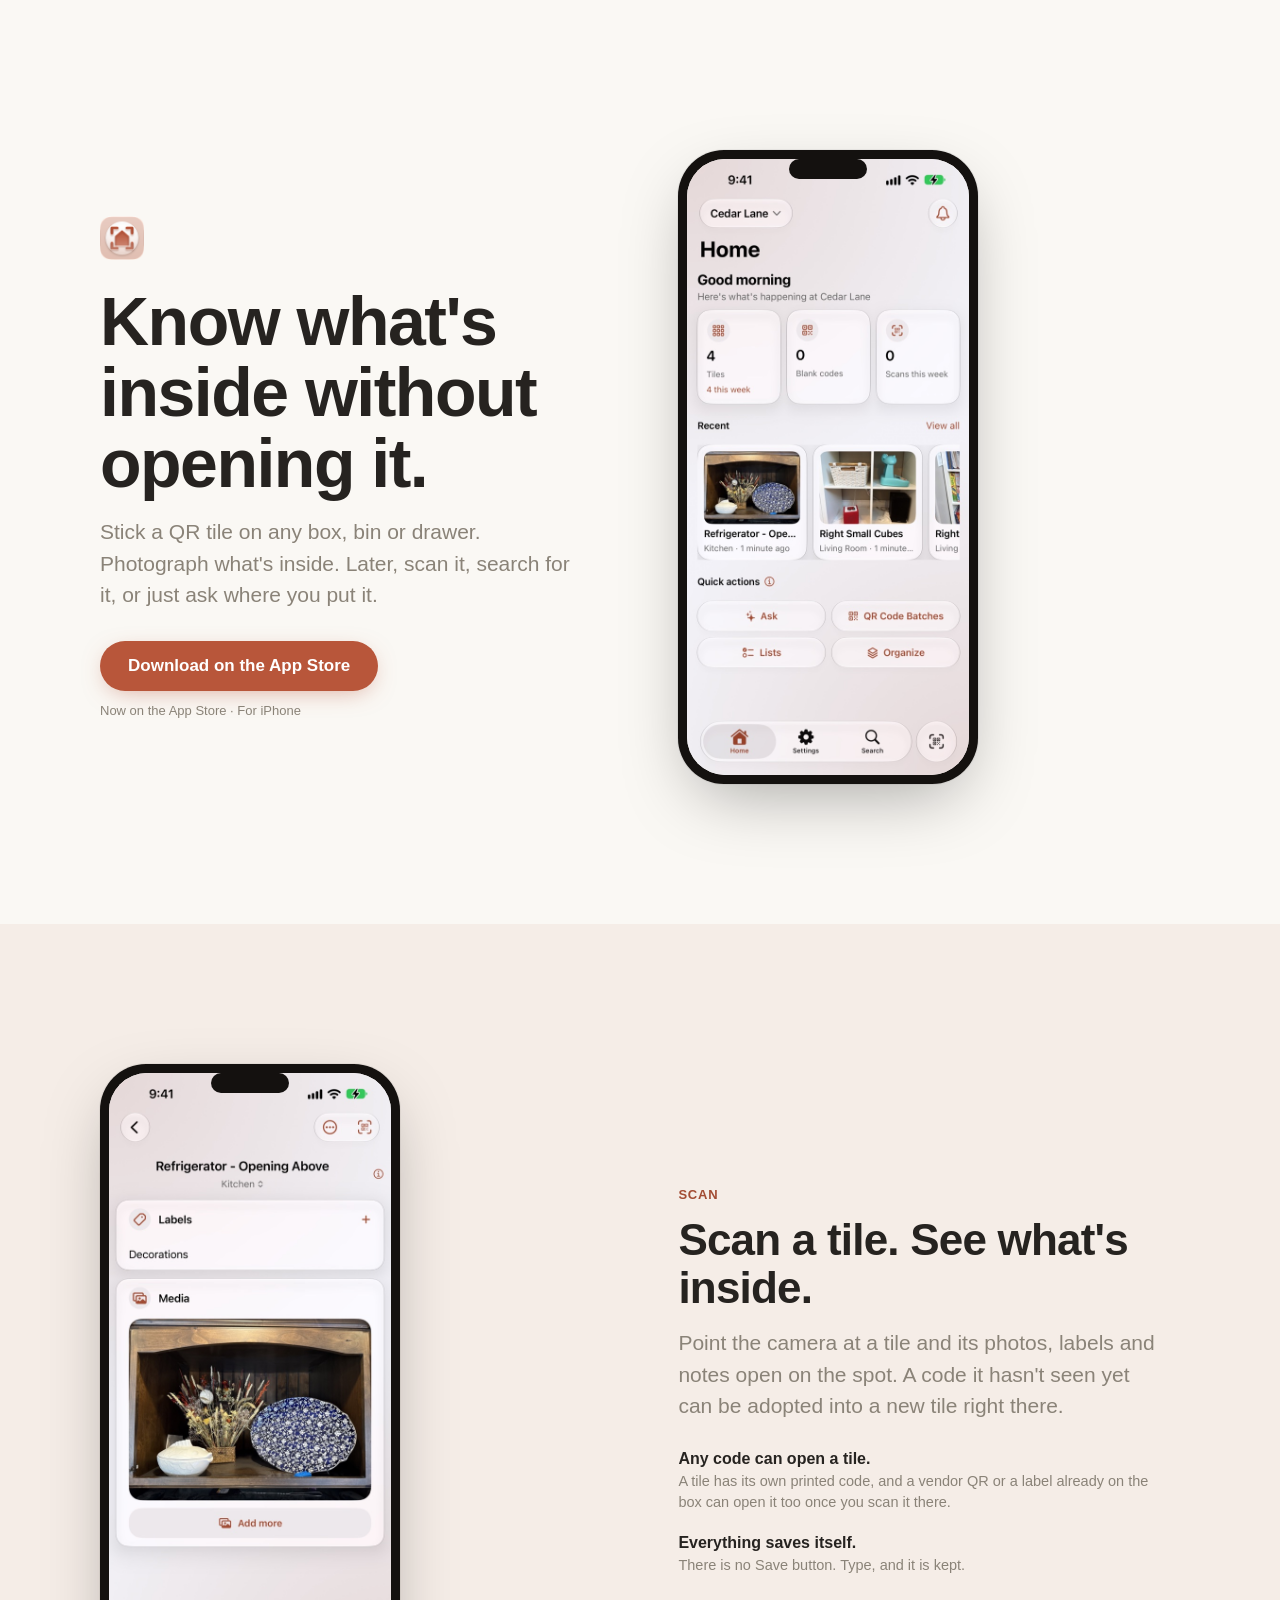
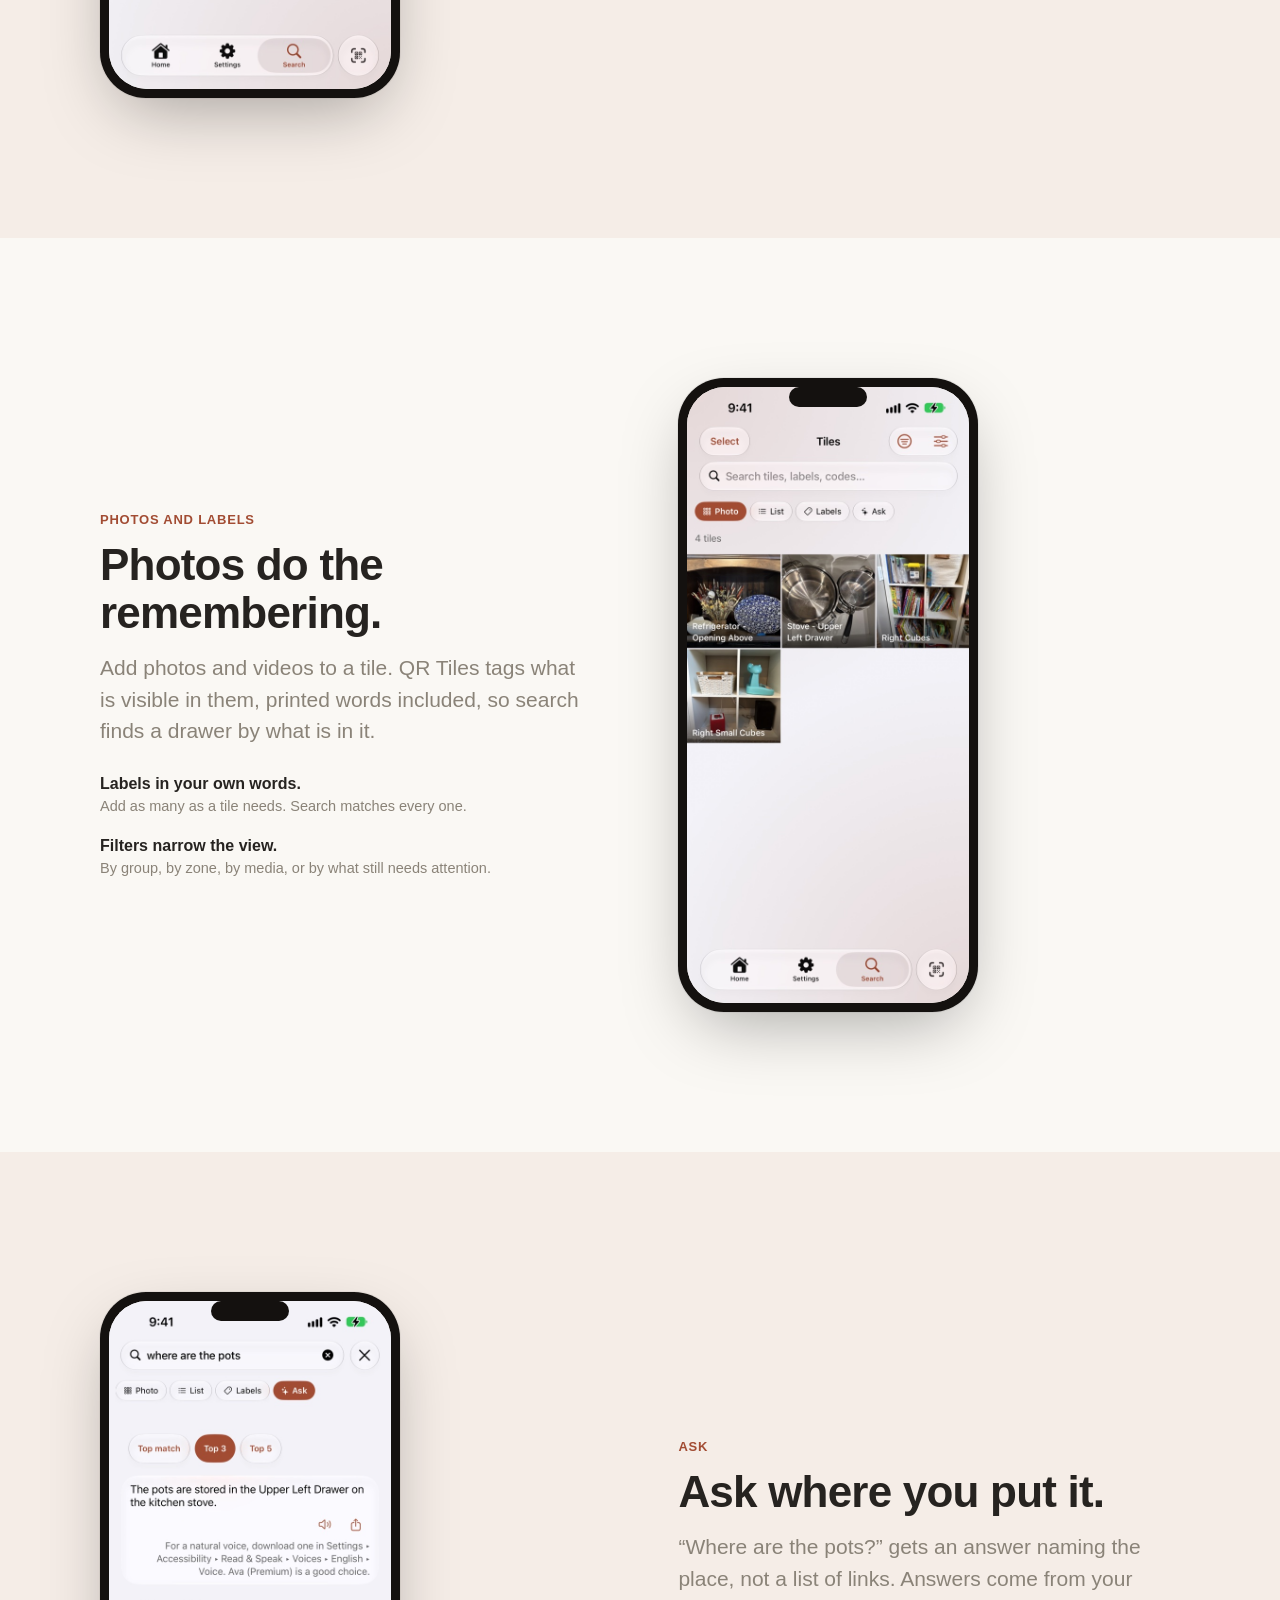
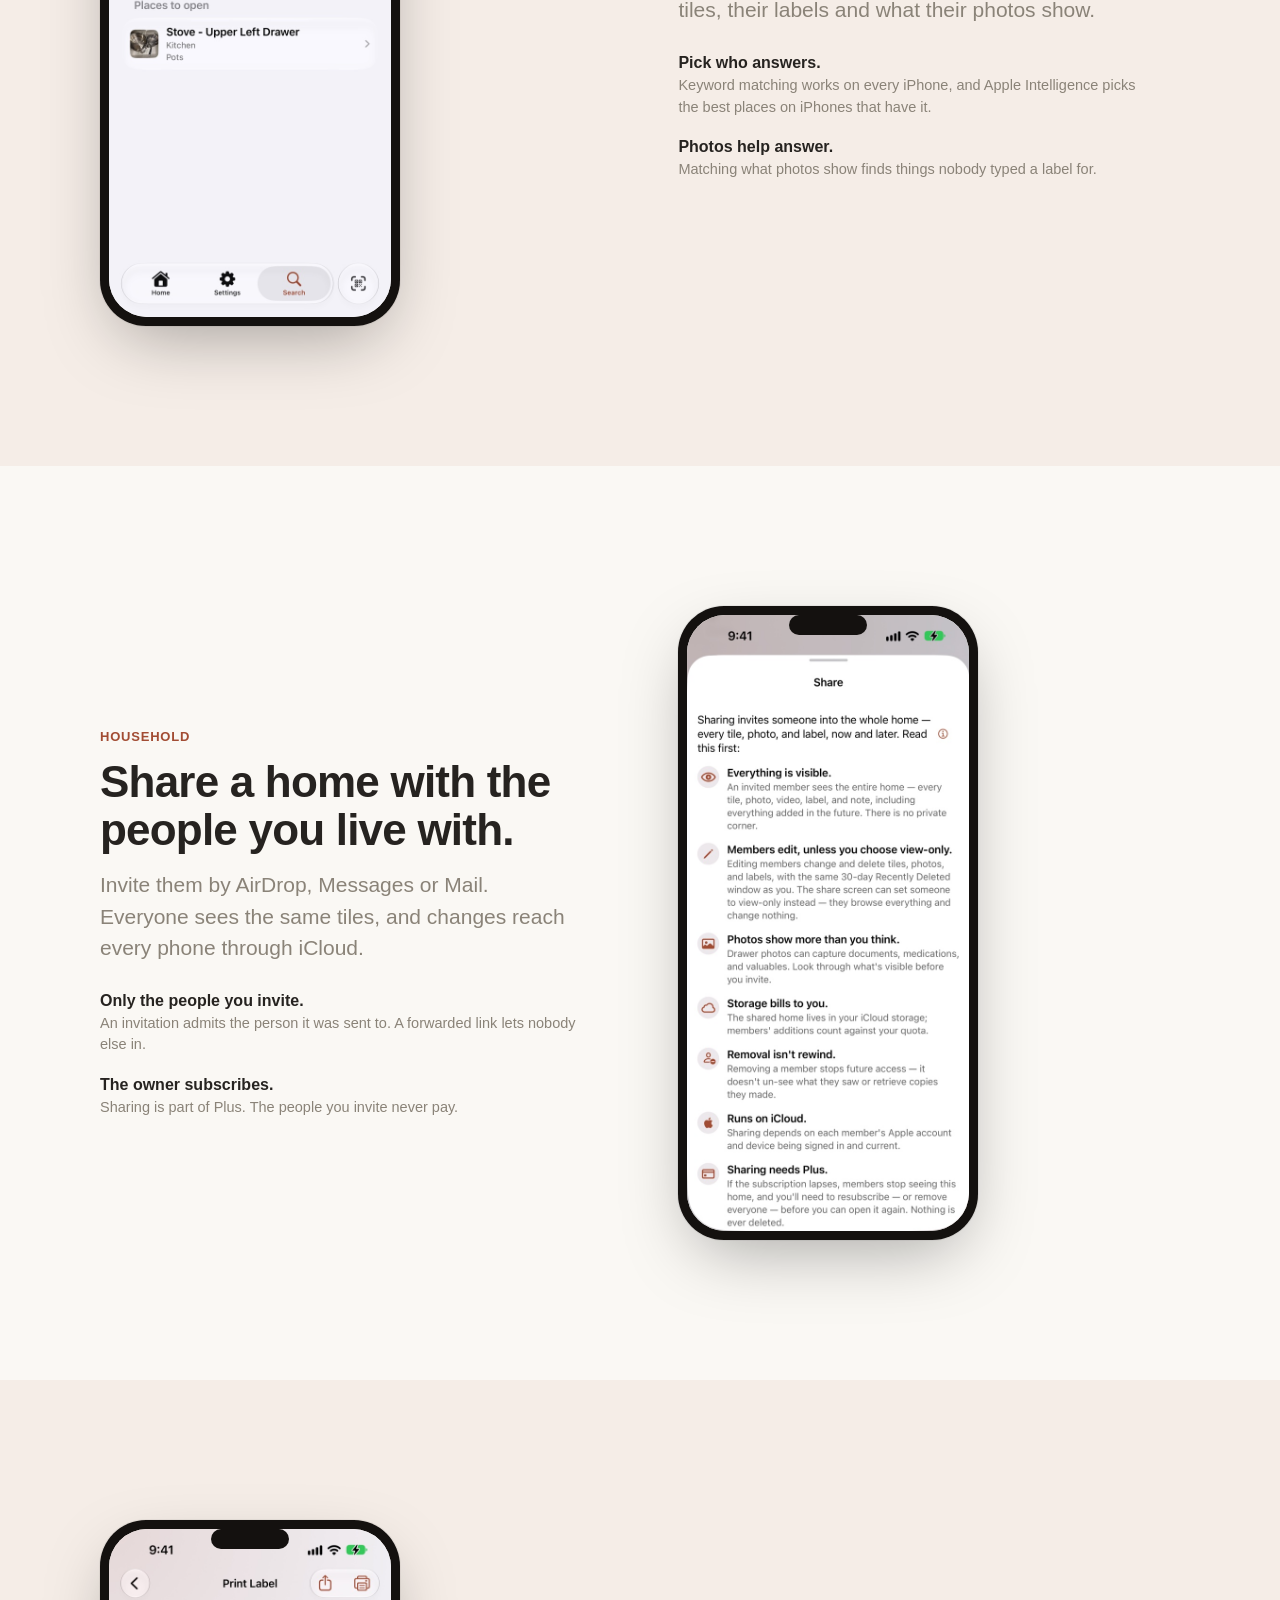
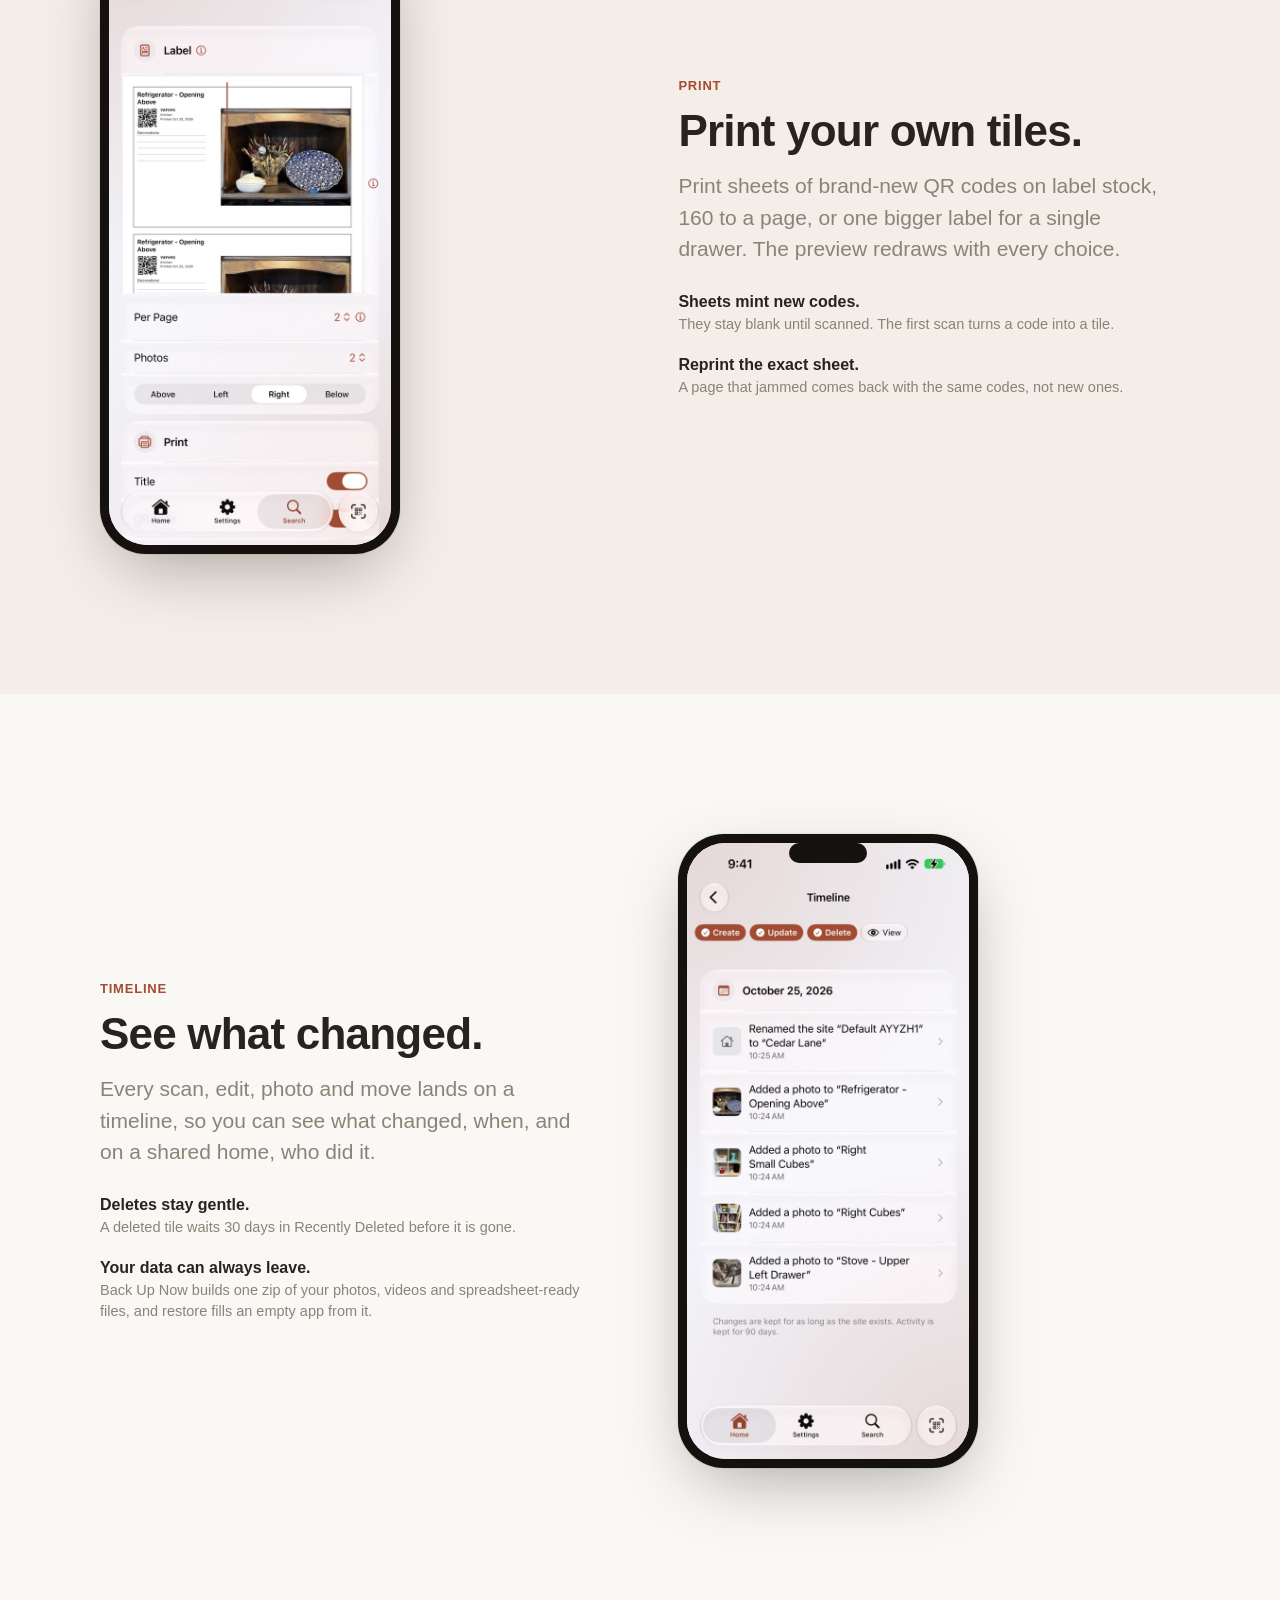
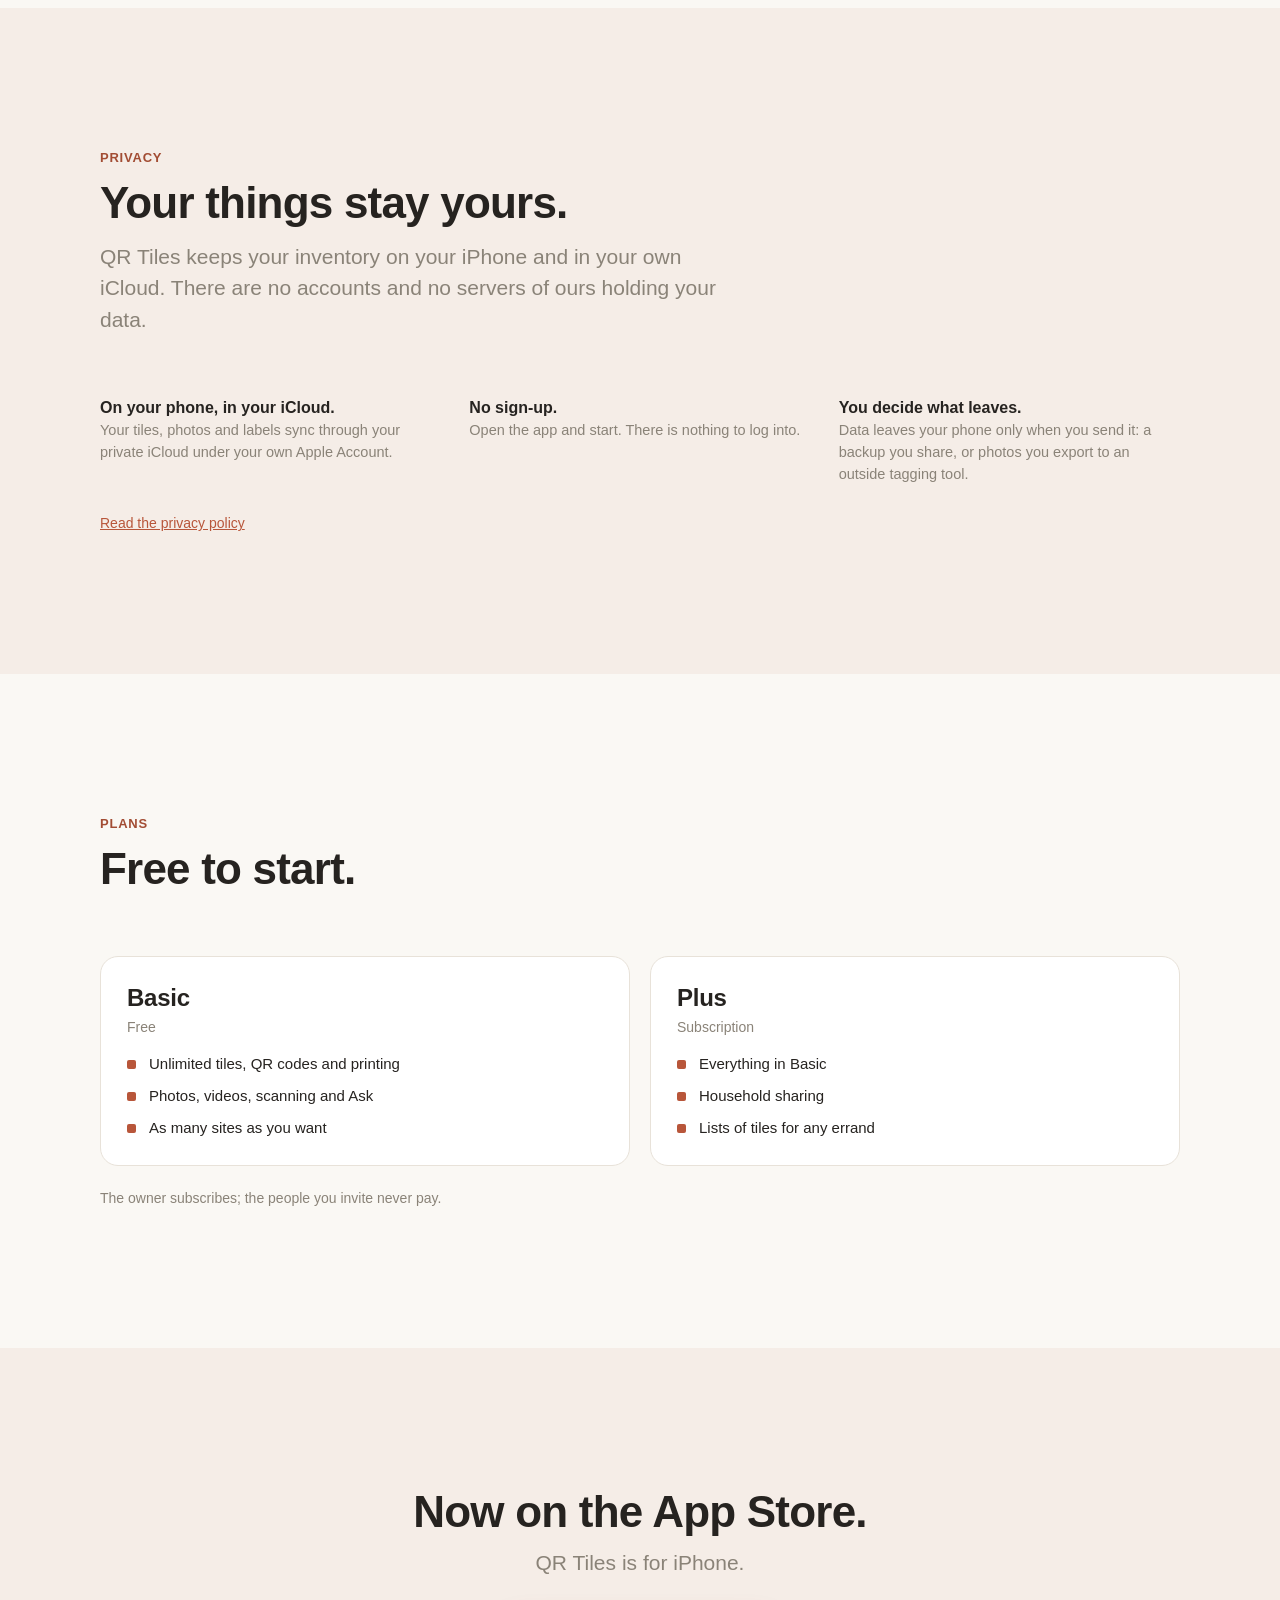
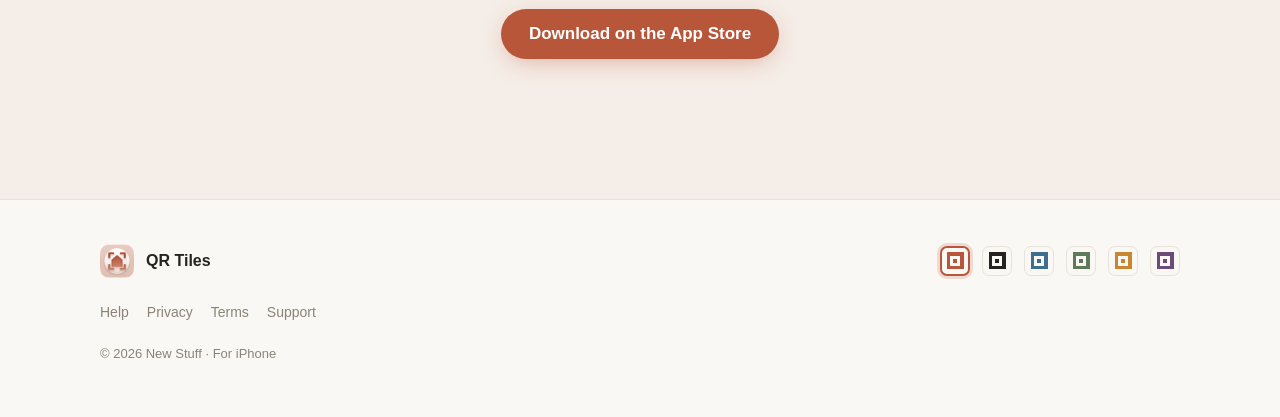
==== index.html @ 8b0c5435 "The site has a Spanish twin of every page under /es/: Home, Get, Help, Privacy, Terms and Support in" ====
<!doctype html>
<html lang="en" data-accent="clay">
<head>
<meta charset="utf-8">
<meta name="viewport" content="width=device-width, initial-scale=1">
<title>QR Tiles — know what's inside without opening it</title>
<meta name="description" content="Stick a QR tile on any box, bin or drawer, photograph what's inside, and find it later by scanning, searching or asking. For iPhone.">
<link rel="alternate" hreflang="en" href="https://newstuff.app/">
<link rel="alternate" hreflang="es" href="https://newstuff.app/es/">
<link rel="alternate" hreflang="x-default" href="https://newstuff.app/">
<link rel="icon" href="/favicon.png" type="image/png" sizes="64x64">
<link rel="apple-touch-icon" href="/apple-touch-icon.png">
<link rel="stylesheet" href="/assets/tokens.css">
<link rel="stylesheet" href="/assets/site.css">
<script>
(function () {
  var d = document.documentElement, a = null;
  try { a = localStorage.getItem("qrt-accent"); } catch (e) {}
  if (a) { d.dataset.accent = a; }
})();
</script>
</head>
<body>
<a class="skip-link" href="#main">Skip to content</a>

<header class="hdr">
  <a class="hdr-brand" href="/">
    <picture class="mark-pic" aria-hidden="true"><source srcset="/assets/app-icon-dark.png" media="(prefers-color-scheme: dark)"><img class="mark mark-sm" src="/assets/app-icon.png" alt="" width="34" height="34"></picture>
    QR Tiles
  </a>
  <span class="spacer"></span>
  <a class="hdr-lang" href="/es/" lang="es" hreflang="es" data-lang="es">Español</a>
  <div class="hdr-pick">
    <button class="hdr-dot" aria-label="Change color" aria-expanded="false"><span class="d"></span></button>
    <div class="hdr-pop">
      <div class="sw-row sw-sm">
        <button class="sw" data-c="clay" aria-label="Clay" aria-pressed="false"><span class="sw-o"><span class="sw-m"><span class="sw-i"></span></span></span></button>
        <button class="sw" data-c="ink" aria-label="Ink" aria-pressed="false"><span class="sw-o"><span class="sw-m"><span class="sw-i"></span></span></span></button>
        <button class="sw" data-c="ocean" aria-label="Ocean" aria-pressed="false"><span class="sw-o"><span class="sw-m"><span class="sw-i"></span></span></span></button>
        <button class="sw" data-c="sage" aria-label="Sage" aria-pressed="false"><span class="sw-o"><span class="sw-m"><span class="sw-i"></span></span></span></button>
        <button class="sw" data-c="honey" aria-label="Honey" aria-pressed="false"><span class="sw-o"><span class="sw-m"><span class="sw-i"></span></span></span></button>
        <button class="sw" data-c="plum" aria-label="Plum" aria-pressed="false"><span class="sw-o"><span class="sw-m"><span class="sw-i"></span></span></span></button>
      </div>
    </div>
  </div>
  <a class="hdr-cta" href="/get/">Get the app</a>
</header>

<main id="main">

<section class="sec hero">
  <div class="sec-inner duo">
    <div class="duo-copy">
      <picture class="mark-pic" aria-hidden="true"><source srcset="/assets/app-icon-dark.png" media="(prefers-color-scheme: dark)"><img class="mark" src="/assets/app-icon.png" alt="" width="44" height="44"></picture>
      <h1 class="h-display">Know what's inside without opening it.</h1>
      <p class="lede">Stick a QR tile on any box, bin or drawer. Photograph what's inside. Later, scan it, search for it, or just ask where you put it.</p>
      <p class="hero-cta"><a class="cta" href="https://apps.apple.com/us/app/qr-tiles-home-inventory/id6799444682">Download on the App Store</a><span class="cta-note">Now on the App Store · For iPhone</span></p>
    </div>
    <div class="duo-device">
      <div class="device"><div class="island" aria-hidden="true"></div><div class="screen">
        <picture><source srcset="/assets/screens/home-dark.jpg" media="(prefers-color-scheme: dark)"><img class="shot" src="/assets/screens/home-light.jpg" alt="The QR Tiles Home screen: recent tiles, counts of tiles and photos, and quick actions." width="600" height="1303"></picture>
      </div></div>
    </div>
  </div>
</section>

<section class="sec sec-alt" aria-labelledby="scan-h">
  <div class="sec-inner duo">
    <div class="duo-device">
      <div class="device"><div class="island" aria-hidden="true"></div><div class="screen">
        <picture><source srcset="/assets/screens/tile-dark.jpg" media="(prefers-color-scheme: dark)"><img class="shot" src="/assets/screens/tile-light.jpg" alt="A tile's page: its photos, its labels, and the QR code stuck on the drawer." width="600" height="1303" loading="lazy"></picture>
      </div></div>
    </div>
    <div class="duo-copy">
      <p class="kicker">Scan</p>
      <h2 class="h-sec" id="scan-h">Scan a tile. See what's inside.</h2>
      <p class="lede">Point the camera at a tile and its photos, labels and notes open on the spot. A code it hasn't seen yet can be adopted into a new tile right there.</p>
      <div class="points">
        <div class="point"><div><b>Any code can open a tile.</b><p>A tile has its own printed code, and a vendor QR or a label already on the box can open it too once you scan it there.</p></div></div>
        <div class="point"><div><b>Everything saves itself.</b><p>There is no Save button. Type, and it is kept.</p></div></div>
      </div>
    </div>
  </div>
</section>

<section class="sec" aria-labelledby="photos-h">
  <div class="sec-inner duo">
    <div class="duo-copy">
      <p class="kicker">Photos and labels</p>
      <h2 class="h-sec" id="photos-h">Photos do the remembering.</h2>
      <p class="lede">Add photos and videos to a tile. QR Tiles tags what is visible in them, printed words included, so search finds a drawer by what is in it.</p>
      <div class="points">
        <div class="point"><div><b>Labels in your own words.</b><p>Add as many as a tile needs. Search matches every one.</p></div></div>
        <div class="point"><div><b>Filters narrow the view.</b><p>By group, by zone, by media, or by what still needs attention.</p></div></div>
      </div>
    </div>
    <div class="duo-device">
      <div class="device"><div class="island" aria-hidden="true"></div><div class="screen">
        <picture><source srcset="/assets/screens/tiles-dark.jpg" media="(prefers-color-scheme: dark)"><img class="shot" src="/assets/screens/tiles-light.jpg" alt="The Tiles page: every tile with its photo, title and labels." width="600" height="1303" loading="lazy"></picture>
      </div></div>
    </div>
  </div>
</section>

<section class="sec sec-alt" aria-labelledby="ask-h">
  <div class="sec-inner duo">
    <div class="duo-device">
      <div class="device"><div class="island" aria-hidden="true"></div><div class="screen">
        <picture><source srcset="/assets/screens/ask-dark.jpg" media="(prefers-color-scheme: dark)"><img class="shot" src="/assets/screens/ask-light.jpg" alt="Ask: a question in plain words and the tiles that answer it." width="600" height="1303" loading="lazy"></picture>
      </div></div>
    </div>
    <div class="duo-copy">
      <p class="kicker">Ask</p>
      <h2 class="h-sec" id="ask-h">Ask where you put it.</h2>
      <p class="lede">“Where are the pots?” gets an answer naming the place, not a list of links. Answers come from your tiles, their labels and what their photos show.</p>
      <div class="points">
        <div class="point"><div><b>Pick who answers.</b><p>Keyword matching works on every iPhone, and Apple Intelligence picks the best places on iPhones that have it.</p></div></div>
        <div class="point"><div><b>Photos help answer.</b><p>Matching what photos show finds things nobody typed a label for.</p></div></div>
      </div>
    </div>
  </div>
</section>

<section class="sec" aria-labelledby="share-h">
  <div class="sec-inner duo">
    <div class="duo-copy">
      <p class="kicker">Household</p>
      <h2 class="h-sec" id="share-h">Share a home with the people you live with.</h2>
      <p class="lede">Invite them by AirDrop, Messages or Mail. Everyone sees the same tiles, and changes reach every phone through iCloud.</p>
      <div class="points">
        <div class="point"><div><b>Only the people you invite.</b><p>An invitation admits the person it was sent to. A forwarded link lets nobody else in.</p></div></div>
        <div class="point"><div><b>The owner subscribes.</b><p>Sharing is part of Plus. The people you invite never pay.</p></div></div>
      </div>
    </div>
    <div class="duo-device">
      <div class="device"><div class="island" aria-hidden="true"></div><div class="screen">
        <picture><source srcset="/assets/screens/sharing-dark.jpg" media="(prefers-color-scheme: dark)"><img class="shot" src="/assets/screens/sharing-light.jpg" alt="Sharing a home: what an invited member sees, and the invite button." width="600" height="1303" loading="lazy"></picture>
      </div></div>
    </div>
  </div>
</section>

<section class="sec sec-alt" aria-labelledby="print-h">
  <div class="sec-inner duo">
    <div class="duo-device">
      <div class="device"><div class="island" aria-hidden="true"></div><div class="screen">
        <picture><source srcset="/assets/screens/print-dark.jpg" media="(prefers-color-scheme: dark)"><img class="shot" src="/assets/screens/print-light.jpg" alt="A drawer label with its QR code, title and photo, previewed before printing." width="600" height="1303" loading="lazy"></picture>
      </div></div>
    </div>
    <div class="duo-copy">
      <p class="kicker">Print</p>
      <h2 class="h-sec" id="print-h">Print your own tiles.</h2>
      <p class="lede">Print sheets of brand-new QR codes on label stock, 160 to a page, or one bigger label for a single drawer. The preview redraws with every choice.</p>
      <div class="points">
        <div class="point"><div><b>Sheets mint new codes.</b><p>They stay blank until scanned. The first scan turns a code into a tile.</p></div></div>
        <div class="point"><div><b>Reprint the exact sheet.</b><p>A page that jammed comes back with the same codes, not new ones.</p></div></div>
      </div>
    </div>
  </div>
</section>

<section class="sec" aria-labelledby="timeline-h">
  <div class="sec-inner duo">
    <div class="duo-copy">
      <p class="kicker">Timeline</p>
      <h2 class="h-sec" id="timeline-h">See what changed.</h2>
      <p class="lede">Every scan, edit, photo and move lands on a timeline, so you can see what changed, when, and on a shared home, who did it.</p>
      <div class="points">
        <div class="point"><div><b>Deletes stay gentle.</b><p>A deleted tile waits 30 days in Recently Deleted before it is gone.</p></div></div>
        <div class="point"><div><b>Your data can always leave.</b><p>Back Up Now builds one zip of your photos, videos and spreadsheet-ready files, and restore fills an empty app from it.</p></div></div>
      </div>
    </div>
    <div class="duo-device">
      <div class="device"><div class="island" aria-hidden="true"></div><div class="screen">
        <picture><source srcset="/assets/screens/timeline-dark.jpg" media="(prefers-color-scheme: dark)"><img class="shot" src="/assets/screens/timeline-light.jpg" alt="The Timeline: recent scans, edits and photos, newest first." width="600" height="1303" loading="lazy"></picture>
      </div></div>
    </div>
  </div>
</section>

<section class="sec sec-alt" aria-labelledby="privacy-h">
  <div class="sec-inner">
    <div class="sec-head">
      <p class="kicker">Privacy</p>
      <h2 class="h-sec" id="privacy-h">Your things stay yours.</h2>
      <p class="lede">QR Tiles keeps your inventory on your iPhone and in your own iCloud. There are no accounts and no servers of ours holding your data.</p>
    </div>
    <div class="points privacy-points">
      <div class="point"><div><b>On your phone, in your iCloud.</b><p>Your tiles, photos and labels sync through your private iCloud under your own Apple Account.</p></div></div>
      <div class="point"><div><b>No sign-up.</b><p>Open the app and start. There is nothing to log into.</p></div></div>
      <div class="point"><div><b>You decide what leaves.</b><p>Data leaves your phone only when you send it: a backup you share, or photos you export to an outside tagging tool.</p></div></div>
    </div>
    <p class="meta privacy-more"><a href="/privacy/">Read the privacy policy</a></p>
  </div>
</section>

<section class="sec" aria-labelledby="plans-h">
  <div class="sec-inner">
    <div class="sec-head">
      <p class="kicker">Plans</p>
      <h2 class="h-sec" id="plans-h">Free to start.</h2>
    </div>
    <div class="plans">
      <div class="plan">
        <h3 class="h-sub">Basic</h3>
        <p class="meta">Free</p>
        <ul>
          <li>Unlimited tiles, QR codes and printing</li>
          <li>Photos, videos, scanning and Ask</li>
          <li>As many sites as you want</li>
        </ul>
      </div>
      <div class="plan">
        <h3 class="h-sub">Plus</h3>
        <p class="meta">Subscription</p>
        <ul>
          <li>Everything in Basic</li>
          <li>Household sharing</li>
          <li>Lists of tiles for any errand</li>
        </ul>
      </div>
    </div>
    <p class="meta plans-note">The owner subscribes; the people you invite never pay.</p>
  </div>
</section>

<section class="sec sec-alt closing">
  <div class="sec-inner">
    <h2 class="h-sec">Now on the App Store.</h2>
    <p class="lede">QR Tiles is for iPhone.</p>
    <p class="hero-cta"><a class="cta" href="https://apps.apple.com/us/app/qr-tiles-home-inventory/id6799444682">Download on the App Store</a></p>
  </div>
</section>

</main>

<footer class="foot">
  <div class="foot-inner">
    <div class="foot-top">
      <picture class="mark-pic" aria-hidden="true"><source srcset="/assets/app-icon-dark.png" media="(prefers-color-scheme: dark)"><img class="mark mark-sm" src="/assets/app-icon.png" alt="" width="34" height="34"></picture>
      <span class="foot-name">QR Tiles</span>
      <div class="sw-row sw-sm" role="group" aria-label="Site color">
        <button class="sw" data-c="clay" aria-label="Clay" aria-pressed="false"><span class="sw-o"><span class="sw-m"><span class="sw-i"></span></span></span></button>
        <button class="sw" data-c="ink" aria-label="Ink" aria-pressed="false"><span class="sw-o"><span class="sw-m"><span class="sw-i"></span></span></span></button>
        <button class="sw" data-c="ocean" aria-label="Ocean" aria-pressed="false"><span class="sw-o"><span class="sw-m"><span class="sw-i"></span></span></span></button>
        <button class="sw" data-c="sage" aria-label="Sage" aria-pressed="false"><span class="sw-o"><span class="sw-m"><span class="sw-i"></span></span></span></button>
        <button class="sw" data-c="honey" aria-label="Honey" aria-pressed="false"><span class="sw-o"><span class="sw-m"><span class="sw-i"></span></span></span></button>
        <button class="sw" data-c="plum" aria-label="Plum" aria-pressed="false"><span class="sw-o"><span class="sw-m"><span class="sw-i"></span></span></span></button>
      </div>
    </div>
    <nav class="foot-links" aria-label="Site">
      <a href="/help/">Help</a>
      <a href="/privacy/">Privacy</a>
      <a href="/terms/">Terms</a>
      <a href="/support/">Support</a>
    </nav>
    <p class="foot-fine">© 2026 New Stuff · For iPhone</p>
  </div>
</footer>

<script src="/assets/site.js"></script>
</body>
</html>
---- assets/tokens.css ----
/* QR Tiles — design tokens. Mirrors the app icon's palette; see the accent note below. */

:root {
  /* light-dark() below resolves against this, so a subtree that forces
     color-scheme: light or dark gets that scheme's tokens, not the page's. */
  color-scheme: light dark;

  /* surfaces + ink — light value first, dark second */
  --paper: light-dark(#FAF8F4, #211E1B);
  --card: light-dark(#FFFFFF, #2A2622);
  --ink: light-dark(#262320, #E8E4DF);
  --dim: light-dark(#8A8378, #9A9288);
  --rule: light-dark(#E8E2D9, #3A342E);
  --rule-strong: light-dark(#DFD9CF, #453E36);
  --cell: light-dark(#EEEBE5, #332E29);
  --bezel: light-dark(#14110F, #000000);

  /* accent — the visitor's pick drives the whole site, like the app.

     These are the ICON's colours. The app derives its accent by darkening the
     icon tile to 88% (clay's tile #B8563A is the app accent #A24C33), and the
     icon artwork stays as drawn so the home-screen icon stays stable.

     The two answer to different bars: an accent tints buttons, toggles and
     glyphs, so it owes WCAG's 3:1 for UI components; an icon is artwork on a
     home screen and owes nothing (honey's tile measures 2.71:1, under the bar
     an accent owes). Mirror the icon values here and never "sync" this file to
     the app's accent in either direction. */
  --accent: light-dark(#B8563A, #CC6B47);
  --accent-ink: light-dark(#A24C33, #D27D5D);
  --accent-ink-surface: light-dark(#B45439, #D07756);
  --accent-ink-surface-lg: light-dark(#B8563A, #CC6B47);
  --on-accent: #FFFFFF;
  --wash: color-mix(in srgb, var(--accent) 7%, var(--paper));
  --wash-deep: color-mix(in srgb, var(--accent) 14%, var(--paper));
}

/* The six app-icon accents. Tapping a swatch sets data-accent on <html>.
   Only ink and honey need a different --on-accent in dark. */
[data-accent="clay"]  { --accent: light-dark(#B8563A, #CC6B47); --on-accent: #FFFFFF; }
[data-accent="ink"]   { --accent: light-dark(#262320, #E8E4DF); --on-accent: light-dark(#FFFFFF, #211E1B); }
[data-accent="ocean"] { --accent: light-dark(#3E6E8E, #5E8FAF); --on-accent: #FFFFFF; }
[data-accent="sage"]  { --accent: light-dark(#5F7A5A, #7E9A78); --on-accent: #FFFFFF; }
[data-accent="honey"] { --accent: light-dark(#C9862D, #D9A04A); --on-accent: light-dark(#FFFFFF, #211E1B); }
[data-accent="plum"]  { --accent: light-dark(#6E4A78, #8E6A98); --on-accent: #FFFFFF; }

/* The accent as TEXT, derived — not chosen. The hero pill's glyph keeps
   --accent; its word takes this, because --accent on --wash-deep clears WCAG's
   4.5:1 for text in only four of the twelve accent/appearance pairings, and
   clay in light — the default, and the first thing a visitor sees — is 3.74.

   This is the app's Theme.swift textInk(from:on:towardBlack:) ported, not its
   answers copied. If the accent already clears 4.5:1 on its ground it is used
   unchanged; otherwise it steps 2% at a time toward black in light and toward
   white in dark — both poles neutral, so hue and saturation hold and only
   value moves — and stops at the FIRST value that clears.

   The ground is this site's own --wash-deep, which is paler than the app's, so
   the answers are the site's own: eight rows move where the app's two do, and
   honey in light steps to 0.70 where the app stops at 0.80. Every value below
   is that function's output over hexes already in this file. Nothing here is
   picked by eye, and re-deriving is the only way to change one.
     clay  #A24C33 4.57 · #D27D5D 4.52    ink   #262320 11.22 · #E8E4DF 8.96
     ocean #3C6A88 4.56 · #6E9AB7 4.56    sage  #546B4F  4.66 · #839E7D 4.59
     honey #8D5E1F 4.62 · #D9A04A  5.56   plum  #6E4A78  5.53 · #A588AD 4.56 */
[data-accent="clay"]  { --accent-ink: light-dark(#A24C33, #D27D5D); }
[data-accent="ink"]   { --accent-ink: light-dark(#262320, #E8E4DF); }
[data-accent="ocean"] { --accent-ink: light-dark(#3C6A88, #6E9AB7); }
[data-accent="sage"]  { --accent-ink: light-dark(#546B4F, #839E7D); }
[data-accent="honey"] { --accent-ink: light-dark(#8D5E1F, #D9A04A); }
[data-accent="plum"]  { --accent-ink: light-dark(#6E4A78, #A588AD); }

/* Accent text that sits directly on --paper or --card — the hero pill's own
   ground is --wash-deep and --accent-ink already answers for it, but body and
   mockup text laid straight on a surface is a harder case --accent-ink was
   never solved for: on --paper alone it spans 5.17-14.73, over-corrected by
   as much as four times the bar it needs to clear.

   Bound the way Theme.swift binds a family to an appearance (:350-358): the
   HARDER of the two surfaces carries the derivation, and the easier one is
   then checked rather than assumed. In light that is --paper, darker than
   --card; in dark it is --card, lighter than --paper. Same textInk port as
   --accent-ink — 2% steps toward black in light, toward white in dark, first
   value that clears 4.5:1 — run against the binding ground and confirmed
   against the other ground in every cell below. Six of twelve move; the rest
   are the accent itself, untouched. Numbers are ratio-on-paper / ratio-on-card
   for light, ratio-on-card / ratio-on-paper for dark:
     clay  #B45439 4.64/4.92 · #D07756 4.61/5.10    ink   #262320 14.73/15.63 · #E8E4DF 11.86/13.11
     ocean #3E6E8E  5.17/5.49 · #6493B2 4.55/5.02    sage  #5D7858  4.61/4.89 · #7E9A78 4.85/5.36
     honey #996622  4.63/4.91 · #D9A04A 6.49/7.17    plum  #6E4A78  6.79/7.21 · #A285AB 4.63/5.12
   Nothing here is picked by eye, and re-deriving is the only way to change one. */
[data-accent="clay"]  { --accent-ink-surface: light-dark(#B45439, #D07756); }
[data-accent="ink"]   { --accent-ink-surface: light-dark(#262320, #E8E4DF); }
[data-accent="ocean"] { --accent-ink-surface: light-dark(#3E6E8E, #6493B2); }
[data-accent="sage"]  { --accent-ink-surface: light-dark(#5D7858, #7E9A78); }
[data-accent="honey"] { --accent-ink-surface: light-dark(#996622, #D9A04A); }
[data-accent="plum"]  { --accent-ink-surface: light-dark(#6E4A78, #A285AB); }

/* The same family, at the bar large display type actually answers to. The
   hero's .em-accent is 68px/700 — WCAG's large-text threshold is 24px/700 (or
   18.66px/400) — so 1.4.3 asks 3:1 of it, not 4.5:1. Solved exactly like
   --accent-ink-surface above, same binding surfaces, same port, only the bar
   changes — which means only the cell that bar actually fails moves:
     clay  #B8563A 4.47/4.74 · #CC6B47 4.12/4.55    ink   #262320 14.73/15.63 · #E8E4DF 11.86/13.11
     ocean #3E6E8E  5.17/5.49 · #5E8FAF 4.31/4.76    sage  #5F7A5A  4.48/4.75 · #7E9A78 4.85/5.36
     honey #C1812B  3.07/3.26 · #D9A04A 6.49/7.17    plum  #6E4A78  6.79/7.21 · #8E6A98 3.34/3.68
   Eleven of twelve are the accent, unchanged — honey in light is the one cell
   the 3:1 bar actually forces, #C9862D to #C1812B, a 4% step. */
[data-accent="clay"]  { --accent-ink-surface-lg: light-dark(#B8563A, #CC6B47); }
[data-accent="ink"]   { --accent-ink-surface-lg: light-dark(#262320, #E8E4DF); }
[data-accent="ocean"] { --accent-ink-surface-lg: light-dark(#3E6E8E, #5E8FAF); }
[data-accent="sage"]  { --accent-ink-surface-lg: light-dark(#5F7A5A, #7E9A78); }
[data-accent="honey"] { --accent-ink-surface-lg: light-dark(#C1812B, #D9A04A); }
[data-accent="plum"]  { --accent-ink-surface-lg: light-dark(#6E4A78, #8E6A98); }

/* Per-swatch colors (a swatch always shows its own color, not the page accent) */
.sw[data-c="clay"]  { --sw: light-dark(#B8563A, #CC6B47); }
.sw[data-c="ink"]   { --sw: light-dark(#262320, #E8E4DF); }
.sw[data-c="ocean"] { --sw: light-dark(#3E6E8E, #5E8FAF); }
.sw[data-c="sage"]  { --sw: light-dark(#5F7A5A, #7E9A78); }
.sw[data-c="honey"] { --sw: light-dark(#C9862D, #D9A04A); }
.sw[data-c="plum"]  { --sw: light-dark(#6E4A78, #8E6A98); }
---- assets/site.css ----
/* QR Tiles — newstuff.app shared styles. Base layer; per-section styles append below the marker at EOF. */

* { margin: 0; padding: 0; box-sizing: border-box; }

html { scroll-behavior: smooth; }
@media (prefers-reduced-motion: reduce) { html { scroll-behavior: auto; } }

body {
  background: var(--paper);
  color: var(--ink);
  font-family: -apple-system, BlinkMacSystemFont, "SF Pro Text", "Segoe UI", Roboto, sans-serif;
  -webkit-font-smoothing: antialiased;
  text-rendering: optimizeLegibility;
  overflow-x: hidden;
}

img, svg { display: block; max-width: 100%; }
/* --accent is a GROUND-DEPENDENT foreground and the ground is what decides.
   WORDS on --wash or --wash-deep take the derived --accent-ink: those two
   grounds are the harshest, and --accent-ink is solved against --wash-deep, so
   clearing there clears --wash too. Every GLYPH keeps --accent wherever it
   sits, because a graphical object answers to 1.4.11's 3:1 while a word answers
   to 1.4.3's 4.5:1 — so a rule handing its word --accent-ink restates --accent
   on its own .ic, or the glyph inherits the derived value and goes dull. Every
   word-on-wash pairing clears 4.5:1 in all twelve accent-by-appearance states.
   Accent WORDS on --paper and --card are a different question and are not
   covered by this rule; --accent on a paper-ground rule is not evidence it was
   checked. */
a { color: var(--accent); }
button { font: inherit; color: inherit; background: none; border: 0; cursor: pointer; }

::selection { background: var(--wash-deep); }

/* ---------- type ---------- */

.h-display { font-size: clamp(38px, 7.2vw, 68px); line-height: 1.04; letter-spacing: -0.022em; font-weight: 700; }
.h-sec { font-size: clamp(28px, 4.6vw, 44px); line-height: 1.08; letter-spacing: -0.018em; font-weight: 700; }
.h-sub { font-size: clamp(19px, 2.6vw, 24px); line-height: 1.25; letter-spacing: -0.01em; font-weight: 600; }
.lede { font-size: clamp(17px, 2.2vw, 21px); line-height: 1.5; color: var(--dim); }
.meta { font-size: 14px; line-height: 1.45; color: var(--dim); }
.mono { font-family: ui-monospace, "SF Mono", SFMono-Regular, Menlo, monospace; }
.em-accent { color: var(--accent-ink-surface-lg); font-style: normal; }

/* ---------- layout ---------- */

.sec { padding: clamp(72px, 12vw, 140px) 24px; position: relative; }
.sec-inner { max-width: 1080px; margin: 0 auto; }
.sec-head { max-width: 640px; margin-bottom: clamp(36px, 6vw, 64px); }
.sec-head .kicker {
  display: inline-flex; align-items: center; gap: 8px;
  font-size: 13px; font-weight: 600; letter-spacing: 0.06em; text-transform: uppercase;
  color: var(--accent-ink); margin-bottom: 14px;
}
.sec-head .kicker .ic { width: 15px; height: 15px; color: var(--accent); }
.sec-head p.lede { margin-top: 14px; }
.sec-alt { background: var(--wash); }

/* two-column: device beside copy */
.duo { display: grid; grid-template-columns: 1fr 1fr; gap: clamp(32px, 6vw, 80px); align-items: center; }
.duo > .duo-copy { max-width: 480px; }
@media (max-width: 820px) {
  .duo { grid-template-columns: 1fr; }
  .duo > .duo-device { order: -1; margin: 0 auto; }
}

/* help-point rows (the app's ? sheet language) */
.points { display: grid; gap: 20px; }
.point { display: flex; gap: 14px; align-items: flex-start; }
.point .ic { width: 22px; height: 22px; color: var(--accent); flex: none; margin-top: 2px; }
.point b { display: block; font-size: 16px; font-weight: 600; margin-bottom: 3px; }
.point p { font-size: 14.5px; line-height: 1.5; color: var(--dim); }

/* ---------- icons ---------- */

.ic { width: 20px; height: 20px; fill: none; stroke: currentColor; stroke-width: 1.7; stroke-linecap: round; stroke-linejoin: round; }
.ic-fill { fill: currentColor; stroke: none; }

/* ---------- reveal on scroll ---------- */

.reveal { opacity: 0; transform: translateY(22px); transition: opacity 0.7s cubic-bezier(0.2, 0.6, 0.2, 1), transform 0.7s cubic-bezier(0.2, 0.6, 0.2, 1); }
.reveal.in { opacity: 1; transform: none; }
.reveal-d1 { transition-delay: 0.08s; }
.reveal-d2 { transition-delay: 0.16s; }
.reveal-d3 { transition-delay: 0.24s; }
@media (prefers-reduced-motion: reduce) {
  .reveal { opacity: 1; transform: none; transition: none; }
}

/* accent-change soft cross-fade (html.re-theme applied for ~450ms on switch).
   Scoped to 3 cheap properties and skips the QR-mosaic cells — old hardware. */
html.re-theme body *:not(.qr i) { transition: background-color 0.4s ease, color 0.4s ease, fill 0.4s ease; }

/* offscreen animation pause (shared observer in site.js) */
.anim-off, .anim-off * { animation-play-state: paused; }

/* ---------- brand mark (the finder pattern) ---------- */

.mark-pic { display: block; line-height: 0; }
.mark { display: block; width: 44px; height: 44px; }
.mark-sm { width: 34px; height: 34px; }

/* ---------- swatches (gate, header, personalize, footer) ---------- */

.sw {
  position: relative; width: 40px; height: 40px; border-radius: 9px;
  background: var(--paper); border: 1px solid var(--rule);
  display: grid; place-items: center;
  transition: transform 0.18s ease, border-color 0.18s ease, box-shadow 0.18s ease;
}
.sw:hover { transform: translateY(-2px); }
.sw:active { transform: scale(0.94); }
.sw .sw-o { width: 22.5px; height: 22.5px; background: var(--sw); display: grid; place-items: center; }
.sw .sw-m { width: 13.75px; height: 13.75px; background: var(--paper); display: grid; place-items: center; }
.sw .sw-i { width: 6.25px; height: 6.25px; background: var(--sw); }
.sw[aria-pressed="true"] { border: 2px solid var(--sw); box-shadow: 0 0 0 3px color-mix(in srgb, var(--sw) 18%, transparent); }
.sw-row { display: flex; gap: 12px; }
.sw-lg .sw { width: 56px; height: 56px; border-radius: 13px; }
.sw-lg .sw .sw-o { width: 31.5px; height: 31.5px; }
.sw-lg .sw .sw-m { width: 19.25px; height: 19.25px; }
.sw-lg .sw .sw-i { width: 8.75px; height: 8.75px; }
.sw-sm .sw { width: 30px; height: 30px; border-radius: 7px; }
.sw-sm .sw .sw-o { width: 17px; height: 17px; }
.sw-sm .sw .sw-m { width: 10.4px; height: 10.4px; }
.sw-sm .sw .sw-i { width: 4.7px; height: 4.7px; }

/* ---------- skip link ---------- */

.skip-link {
  position: fixed; top: 12px; left: 16px; z-index: 200;
  background: var(--accent); color: var(--on-accent);
  padding: 10px 18px; border-radius: 999px; font-weight: 600; text-decoration: none;
  transform: translateY(-72px); transition: transform 0.2s ease;
}
.skip-link:focus { transform: none; }

/* ---------- header ---------- */

.hdr {
  position: fixed; top: 0; left: 0; right: 0; z-index: 60;
  display: flex; align-items: center; gap: 14px;
  padding: 10px clamp(16px, 3vw, 28px);
  background: color-mix(in srgb, var(--paper) 82%, transparent);
  -webkit-backdrop-filter: saturate(1.4) blur(14px); backdrop-filter: saturate(1.4) blur(14px);
  border-bottom: 1px solid color-mix(in srgb, var(--rule) 70%, transparent);
  opacity: 0; transform: translateY(-100%); visibility: hidden;
  transition: opacity 0.35s ease, transform 0.35s ease, visibility 0.35s;
}
.hdr.on { opacity: 1; transform: none; visibility: visible; }
/* subpages pin the header permanently */
.hdr.hdr-static { position: sticky; opacity: 1 !important; transform: none !important; visibility: visible !important; }
.hdr .hdr-brand { display: flex; align-items: center; gap: 10px; text-decoration: none; color: var(--ink); font-weight: 650; font-size: 16px; }
.hdr .spacer { flex: 1; }
.hdr-cta {
  display: inline-flex; align-items: center; gap: 7px;
  background: var(--accent); color: var(--on-accent);
  font-size: 14px; font-weight: 600; padding: 8px 16px; border-radius: 999px; text-decoration: none;
}
.hdr-cta .ic { width: 14px; height: 14px; }
/* the link to this page in the other language */
.hdr-lang { font-size: 14px; font-weight: 600; color: var(--dim); text-decoration: none; white-space: nowrap; }
.hdr-lang:hover { color: var(--ink); }
/* phones: the header carries brand, language link, dot and pill on one line */
@media (max-width: 440px) { .hdr { gap: 10px; } .hdr-cta { padding: 8px 12px; } }
@media (max-width: 380px) { .hdr .hdr-brand { font-size: 0; gap: 0; } }

/* discreet color edit: a dot that expands into the row */
.hdr-pick { position: relative; }
.hdr-dot {
  width: 26px; height: 26px; border-radius: 7px; border: 1px solid var(--rule);
  background: var(--paper); display: grid; place-items: center;
}
.hdr-dot .d { width: 13px; height: 13px; border-radius: 3px; background: var(--accent); }
.hdr-pop {
  position: absolute; top: calc(100% + 10px); right: 0;
  background: var(--card); border: 1px solid var(--rule); border-radius: 14px;
  padding: 12px; box-shadow: 0 12px 40px rgba(0, 0, 0, 0.14);
  opacity: 0; pointer-events: none; visibility: hidden; transform: translateY(-6px) scale(0.97);
  transition: opacity 0.2s ease, transform 0.2s ease, visibility 0.2s;
}
.hdr-pick.open .hdr-pop { opacity: 1; pointer-events: auto; visibility: visible; transform: none; }

/* ---------- the color gate (first visit only) ---------- */

#gate { display: none; }
html.gate-on #gate {
  display: grid; place-items: center; position: fixed; inset: 0; z-index: 100;
  background: var(--paper); text-align: center; padding: 24px;
}
html.gate-on { overflow: hidden; }
#gate .gate-inner { display: grid; justify-items: center; gap: 0; max-width: 480px; }
#gate .mark-pic { margin-bottom: 26px; }
#gate .gate-h { font-size: clamp(30px, 6vw, 44px); font-weight: 700; letter-spacing: -0.02em; line-height: 1.1; margin-bottom: 12px; }
#gate .gate-sub { font-size: 17px; color: var(--dim); margin-bottom: 34px; }
#gate .sw-row { justify-content: center; flex-wrap: wrap; }
#gate .gate-note { margin-top: 30px; font-size: 13px; color: var(--dim); opacity: 0.85; }
#gate .gate-skip { margin-top: 10px; font-size: 13px; color: var(--dim); text-decoration: underline; text-underline-offset: 3px; }

/* leaving: the gate breathes out while the page breathes in */
#gate { transition: opacity 0.65s ease 0.15s, transform 0.65s cubic-bezier(0.3, 0, 0.2, 1) 0.15s; }
html.gate-leaving #gate { opacity: 0; transform: scale(1.04); pointer-events: none; }
html.gate-on .page { opacity: 0; visibility: hidden; transform: translateY(10px) scale(0.995); }
html.gate-leaving .page, html:not(.gate-on) .page { opacity: 1; visibility: visible; transform: none; transition: opacity 0.9s ease 0.35s, transform 0.9s cubic-bezier(0.2, 0.6, 0.2, 1) 0.35s, visibility 0s; }
#gate .sw.picked { animation: sw-pop 0.5s cubic-bezier(0.3, 0, 0.2, 1); }
@keyframes sw-pop { 40% { transform: scale(1.22); } }
@media (prefers-reduced-motion: reduce) {
  #gate, html.gate-on .page, html.gate-leaving .page, html:not(.gate-on) .page { transition: none; animation: none; }
  #gate .sw.picked { animation: none; }
}

/* ---------- device frame ---------- */

.device {
  width: min(300px, 78vw); aspect-ratio: 300 / 634;
  background: var(--bezel); border-radius: 46px; padding: 9px;
  box-shadow: 0 24px 70px -18px rgba(0, 0, 0, 0.35), 0 0 0 1px rgba(0, 0, 0, 0.05);
  position: relative; flex: none;
}
.device .screen {
  position: absolute; inset: 9px; border-radius: 38px; background: var(--paper);
  overflow: hidden; display: flex; flex-direction: column;
}
.device .island {
  position: absolute; top: 9px; left: 50%; transform: translateX(-50%);
  width: 78px; height: 20px; border-radius: 12px; background: var(--bezel); z-index: 5;
}
.dvc-status {
  display: flex; justify-content: space-between; align-items: center;
  padding: 12px 22px 4px; font-size: 11.5px; font-weight: 600; flex: none;
}
.dvc-status .sig { display: flex; gap: 4px; align-items: center; }
.dvc-status .sig i { display: block; background: var(--ink); border-radius: 1px; }

/* in-device iOS chrome */
.dvc-nav {
  display: flex; align-items: center; gap: 10px; padding: 8px 14px 8px; flex: none;
  position: relative;
}
.dvc-nav .dvc-title { position: absolute; left: 50%; transform: translateX(-50%); font-size: 13.5px; font-weight: 600; white-space: nowrap; }
.dvc-nav .dvc-pill { display: inline-flex; align-items: center; gap: 4px; font-size: 13.5px; font-weight: 600; white-space: nowrap; }
.dvc-nav .dvc-pill .ic { width: 10px; height: 10px; color: var(--dim); }
.dvc-nav .dvc-back { display: inline-flex; align-items: center; gap: 2px; color: var(--accent-ink-surface); font-size: 13px; }
.dvc-nav .dvc-back .ic { color: var(--accent); }
.dvc-nav .dvc-actions { margin-left: auto; display: inline-flex; gap: 12px; color: var(--accent); }
.dvc-nav .ic { width: 16.5px; height: 16.5px; }
.dvc-body { flex: 1; overflow: hidden; padding: 6px 12px 12px; display: flex; flex-direction: column; gap: 10px; }

.dvc-sec-h { font-size: 10.5px; font-weight: 600; letter-spacing: 0.05em; text-transform: uppercase; color: var(--dim); padding: 8px 12px 0; }
.dvc-card { background: var(--card); border-radius: 10px; overflow: hidden; flex: none; }
.dvc-row { display: flex; align-items: center; gap: 10px; padding: 9.5px 12px; font-size: 12.5px; position: relative; }
.dvc-row + .dvc-row::before { content: ""; position: absolute; top: 0; left: 38px; right: 0; height: 1px; background: var(--rule); }
.dvc-row .ic { width: 15px; height: 15px; color: var(--accent); flex: none; }
.dvc-row .chev { margin-left: auto; color: var(--dim); width: 11px; height: 11px; }
.dvc-row .val { margin-left: auto; color: var(--dim); font-size: 11.5px; }
.dvc-row .dvc-i { margin-left: auto; width: 12px; height: 12px; color: var(--dim); }
.dvc-row .dvc-i + .chev { margin-left: 0; }

/* a foldable Home section shown collapsed: header only, Show on the right */
.dvc-fold {
  display: flex; align-items: center; gap: 6px; padding: 8px 12px 0;
  font-size: 10.5px; font-weight: 600; letter-spacing: 0.05em;
  text-transform: uppercase; color: var(--dim);
}
.dvc-fold .ic { width: 12px; height: 12px; color: var(--accent); flex: none; }
.dvc-fold .dvc-fi { width: 11px; height: 11px; color: var(--dim); }
.dvc-fold .dvc-show { margin-left: auto; color: var(--accent-ink-surface); }

.dvc-search {
  display: flex; align-items: center; gap: 7px; background: var(--cell);
  border-radius: 9px; padding: 7.5px 10px; font-size: 12.5px; color: var(--dim);
}
.dvc-search .ic { width: 13px; height: 13px; }

.dvc-chips { display: flex; gap: 6px; }
.chip {
  font-size: 11px; font-weight: 600; padding: 5px 11px; border-radius: 999px;
  background: var(--cell); color: var(--dim); flex: none;
}
.chip.on { background: var(--accent); color: var(--on-accent); }

/* photo-grid thumbs: abstract, kitchen-warm — never fake photos */
.thumb { border-radius: 8px; background: linear-gradient(135deg, var(--wash-deep), var(--cell)); position: relative; overflow: hidden; }
.thumb::after { content: ""; position: absolute; inset: 0; background: radial-gradient(90% 70% at 20% 15%, color-mix(in srgb, var(--card) 55%, transparent), transparent 60%); }
.thumb .t-label {
  position: absolute; left: 5px; bottom: 5px; right: 5px;
  font-size: 8.5px; font-weight: 600; line-height: 1.25; color: var(--ink);
  background: color-mix(in srgb, var(--card) 88%, transparent); border-radius: 5px; padding: 3px 5px;
  white-space: nowrap; overflow: hidden; text-overflow: ellipsis;
}
.thumb .t-code { position: absolute; top: 5px; right: 5px; font-size: 7px; font-family: ui-monospace, "SF Mono", Menlo, monospace; color: var(--dim); background: color-mix(in srgb, var(--card) 80%, transparent); border-radius: 4px; padding: 2px 4px; }

/* mini QR pattern (illustrative, not scannable) */
.qr { display: grid; grid-template-columns: repeat(7, 1fr); gap: 6%; aspect-ratio: 1; }
.qr i { background: currentColor; border-radius: 12%; }
.qr i.off { background: transparent; }

/* ---------- big CTA ---------- */

.cta {
  display: inline-flex; align-items: center; gap: 10px;
  background: var(--accent); color: var(--on-accent); text-decoration: none;
  font-weight: 600; font-size: 17px; padding: 15px 28px; border-radius: 999px;
  transition: transform 0.15s ease, box-shadow 0.25s ease;
  box-shadow: 0 6px 24px -8px color-mix(in srgb, var(--accent) 55%, transparent);
}
.cta:hover { transform: translateY(-1px); box-shadow: 0 10px 30px -8px color-mix(in srgb, var(--accent) 60%, transparent); }
.cta:active { transform: scale(0.98); }
.cta-note { display: block; margin-top: 12px; font-size: 13px; color: var(--dim); }

/* ---------- footer ---------- */

.foot { border-top: 1px solid var(--rule); padding: 44px 24px 56px; }
.foot-inner { max-width: 1080px; margin: 0 auto; display: grid; gap: 26px; }
.foot-top { display: flex; align-items: center; gap: 12px; flex-wrap: wrap; }
.foot-top .foot-name { font-weight: 650; }
.foot-top .sw-row { margin-left: auto; }
.foot-links { display: flex; gap: 18px; flex-wrap: wrap; font-size: 14px; }
.foot-links a { color: var(--dim); text-decoration: none; }
.foot-links a:hover { color: var(--accent); }
.foot-fine { font-size: 13px; color: var(--dim); }
@media (max-width: 640px) { .foot-top .sw-row { margin-left: 0; } }

/* ---------- prose shell (subpages) ---------- */

.prose { max-width: 680px; margin: 0 auto; padding: 120px 24px 80px; }
.prose h1 { font-size: clamp(30px, 5vw, 40px); letter-spacing: -0.018em; margin-bottom: 10px; }
.prose .prose-date { font-size: 14px; color: var(--dim); margin-bottom: 36px; }
.prose h2 { font-size: 21px; letter-spacing: -0.01em; margin: 36px 0 10px; }
.prose h3 { font-size: 17px; margin: 26px 0 8px; }
.prose p, .prose li { font-size: 16px; line-height: 1.65; color: color-mix(in srgb, var(--ink) 88%, var(--dim)); }
.prose p { margin-bottom: 14px; }
.prose ul, .prose ol { padding-left: 24px; margin-bottom: 14px; }
.prose li { margin-bottom: 6px; }
.prose strong { color: var(--ink); }
.prose code { font-family: ui-monospace, "SF Mono", Menlo, monospace; font-size: 14px; background: var(--cell); border-radius: 5px; padding: 1.5px 5px; }
.prose hr { border: 0; border-top: 1px solid var(--rule); margin: 32px 0; }
.prose blockquote { border-left: 3px solid var(--accent); padding-left: 16px; color: var(--dim); margin-bottom: 14px; }

/* ---------- landing page ---------- */

.hero { padding-top: clamp(96px, 14vw, 150px); }
.hero .mark-pic { margin-bottom: 26px; }
.hero .h-display { margin-bottom: 18px; }
.hero-cta { margin-top: 30px; }
@media (max-width: 820px) { .hero .duo > .duo-device { order: 0; } }
.duo-copy .kicker {
  display: inline-flex; align-items: center; gap: 8px;
  font-size: 13px; font-weight: 600; letter-spacing: 0.06em; text-transform: uppercase;
  color: var(--accent-ink); margin-bottom: 14px;
}
.duo-copy .h-sec { margin-bottom: 16px; }
.duo-copy .points { margin-top: 28px; }
.device .screen .shot, .device .screen picture { width: 100%; height: 100%; display: block; }
.device .screen .shot { object-fit: cover; object-position: top center; }
.privacy-points { grid-template-columns: repeat(auto-fit, minmax(220px, 1fr)); gap: 28px; }
.privacy-more { margin-top: 28px; }
.plans { display: grid; grid-template-columns: repeat(auto-fit, minmax(220px, 1fr)); gap: 20px; }
.plan { background: var(--card); border: 1px solid var(--rule); border-radius: 18px; padding: 26px; }
.plan .meta { margin: 4px 0 16px; }
.plan ul { list-style: none; display: grid; gap: 10px; }
.plan li { font-size: 15px; line-height: 1.45; padding-left: 22px; position: relative; }
.plan li::before { content: ""; position: absolute; left: 0; top: 0.45em; width: 9px; height: 9px; border-radius: 2px; background: var(--accent); }
.plans-note { margin-top: 22px; }
.closing { text-align: center; }
.closing .sec-inner { max-width: 640px; }
.closing .lede { margin-top: 12px; }
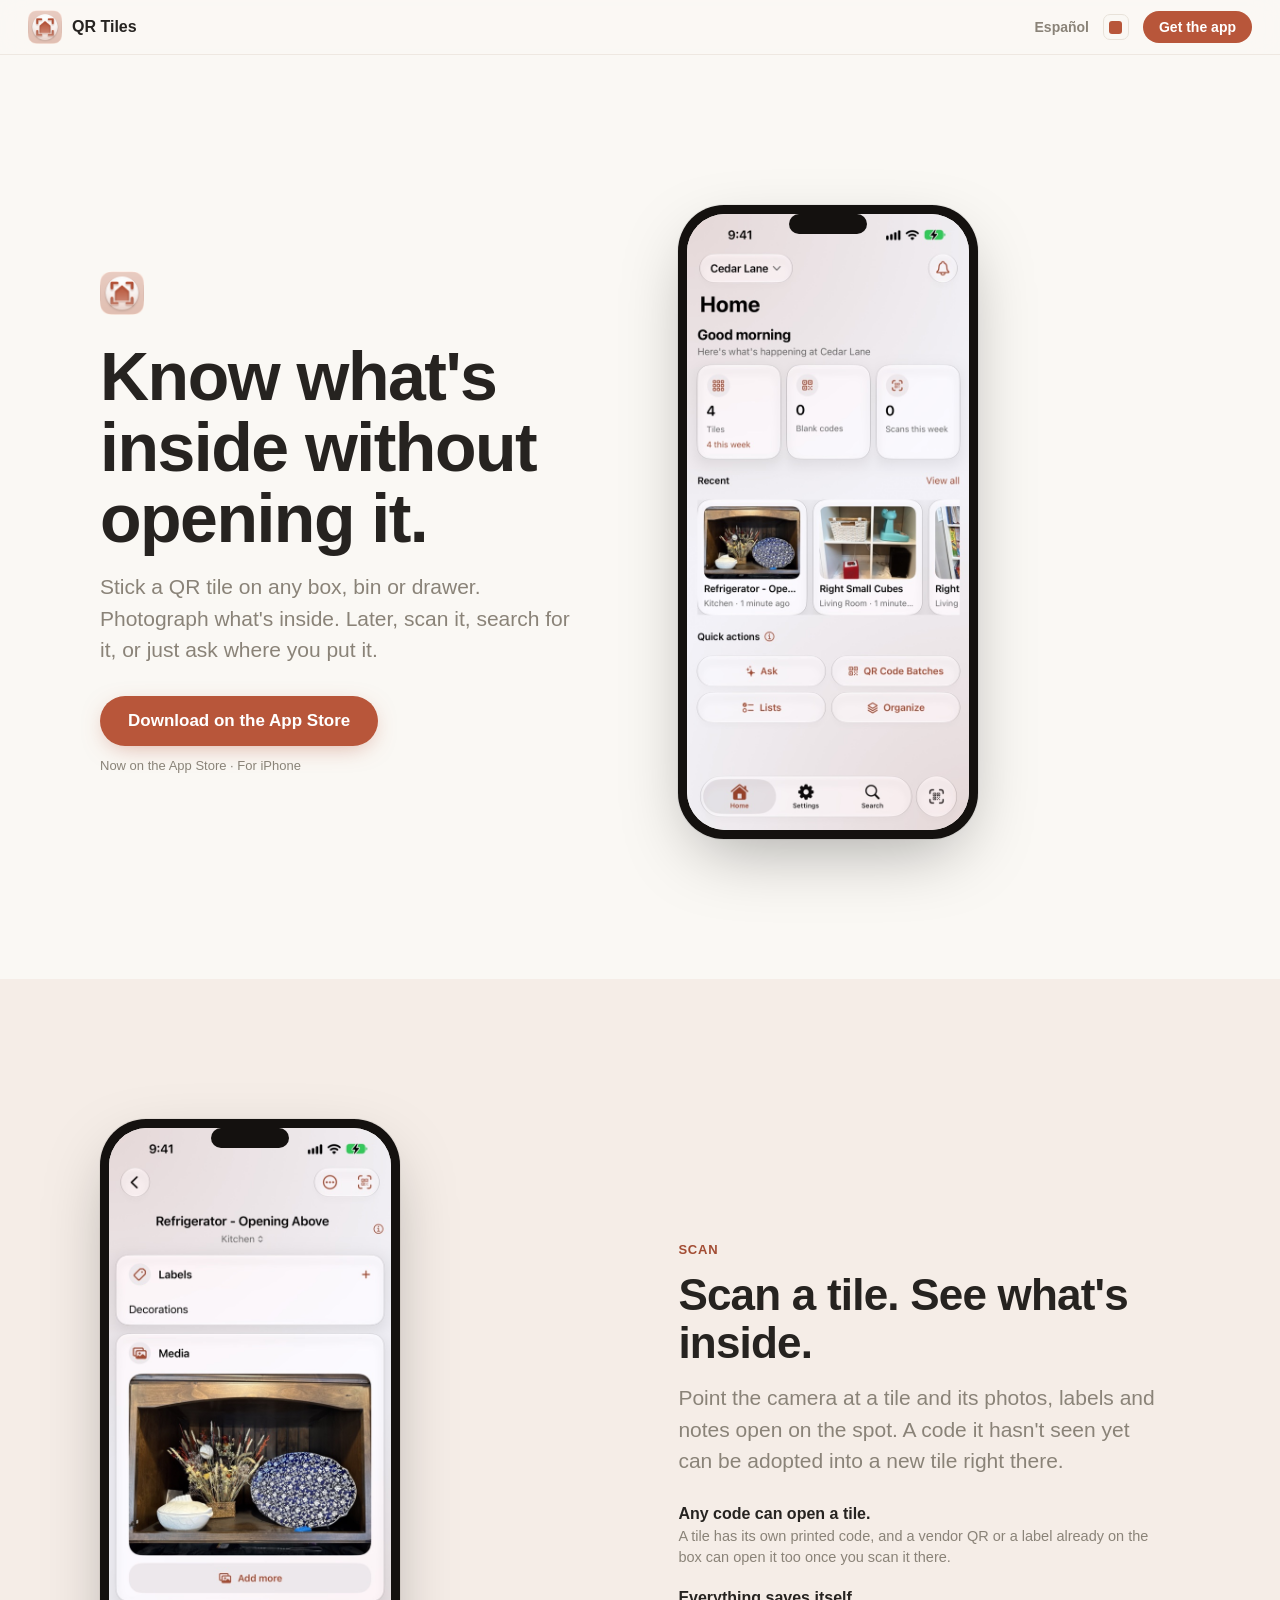
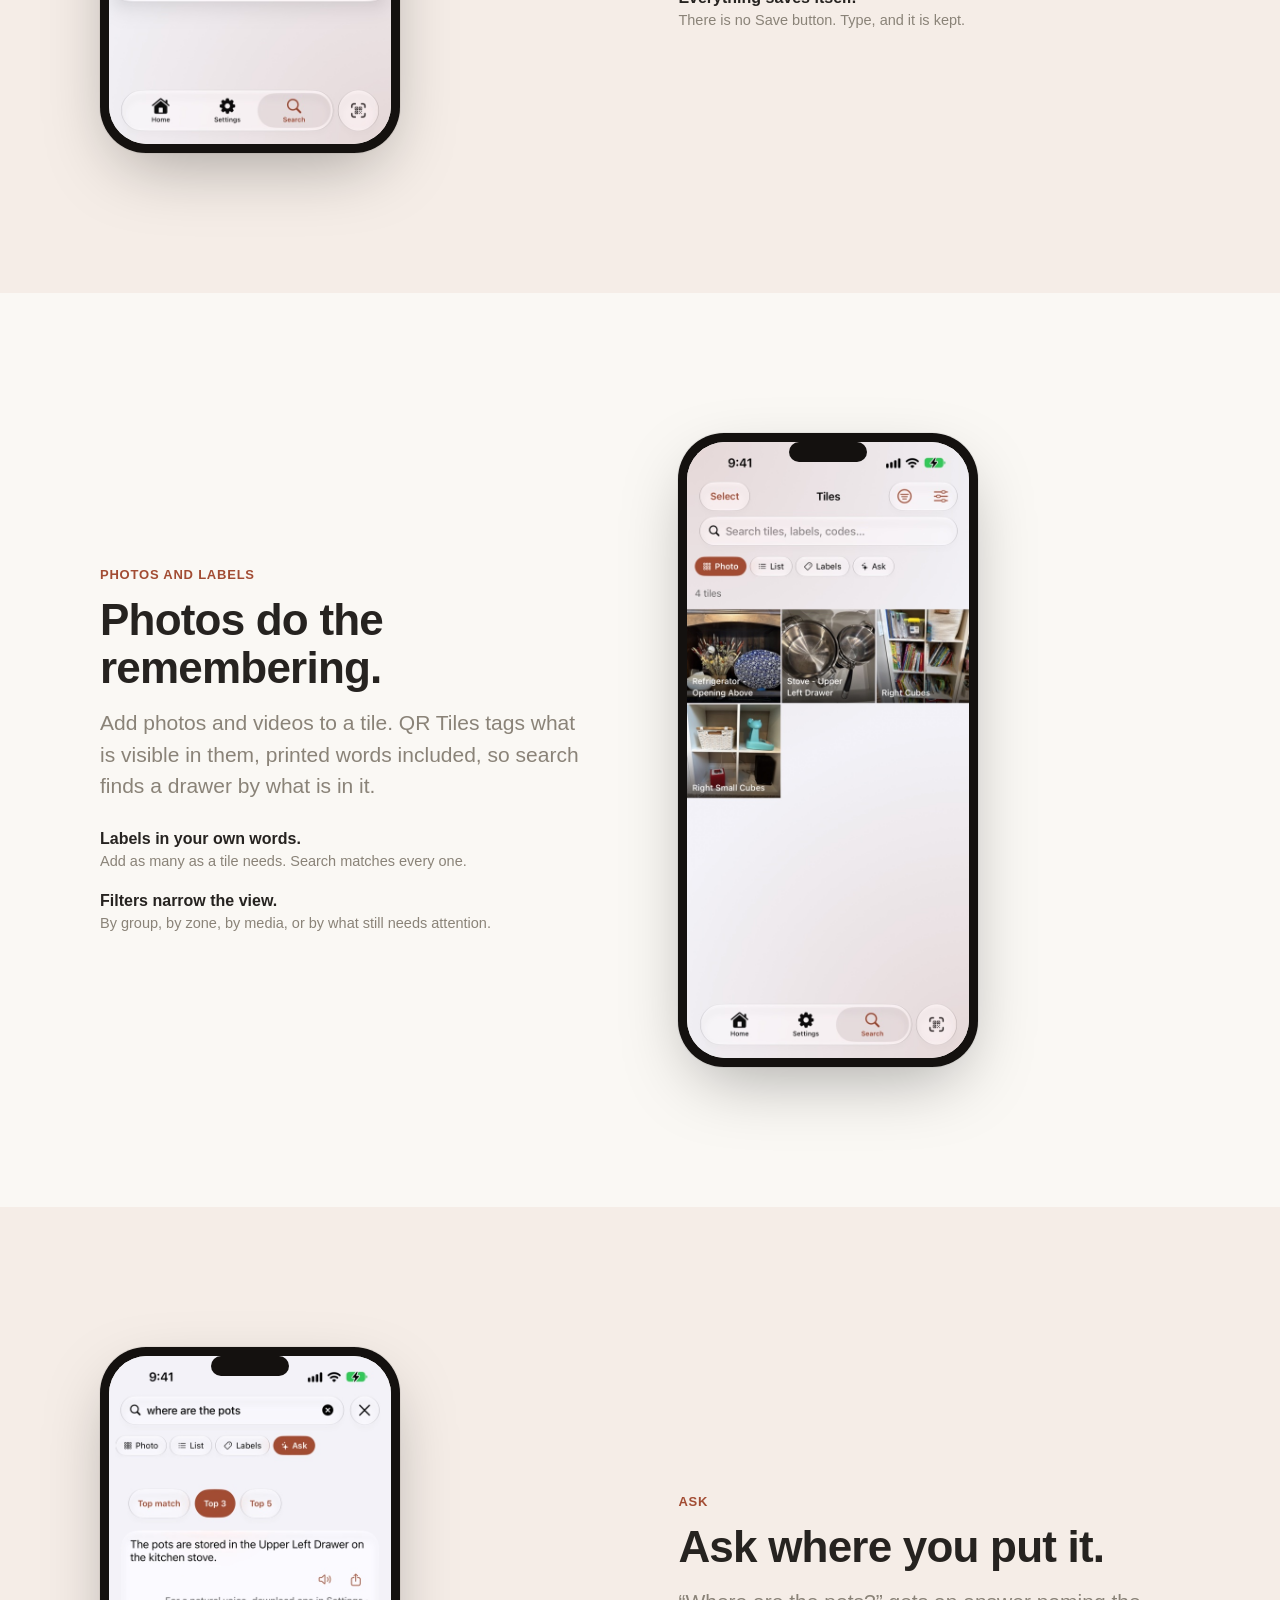
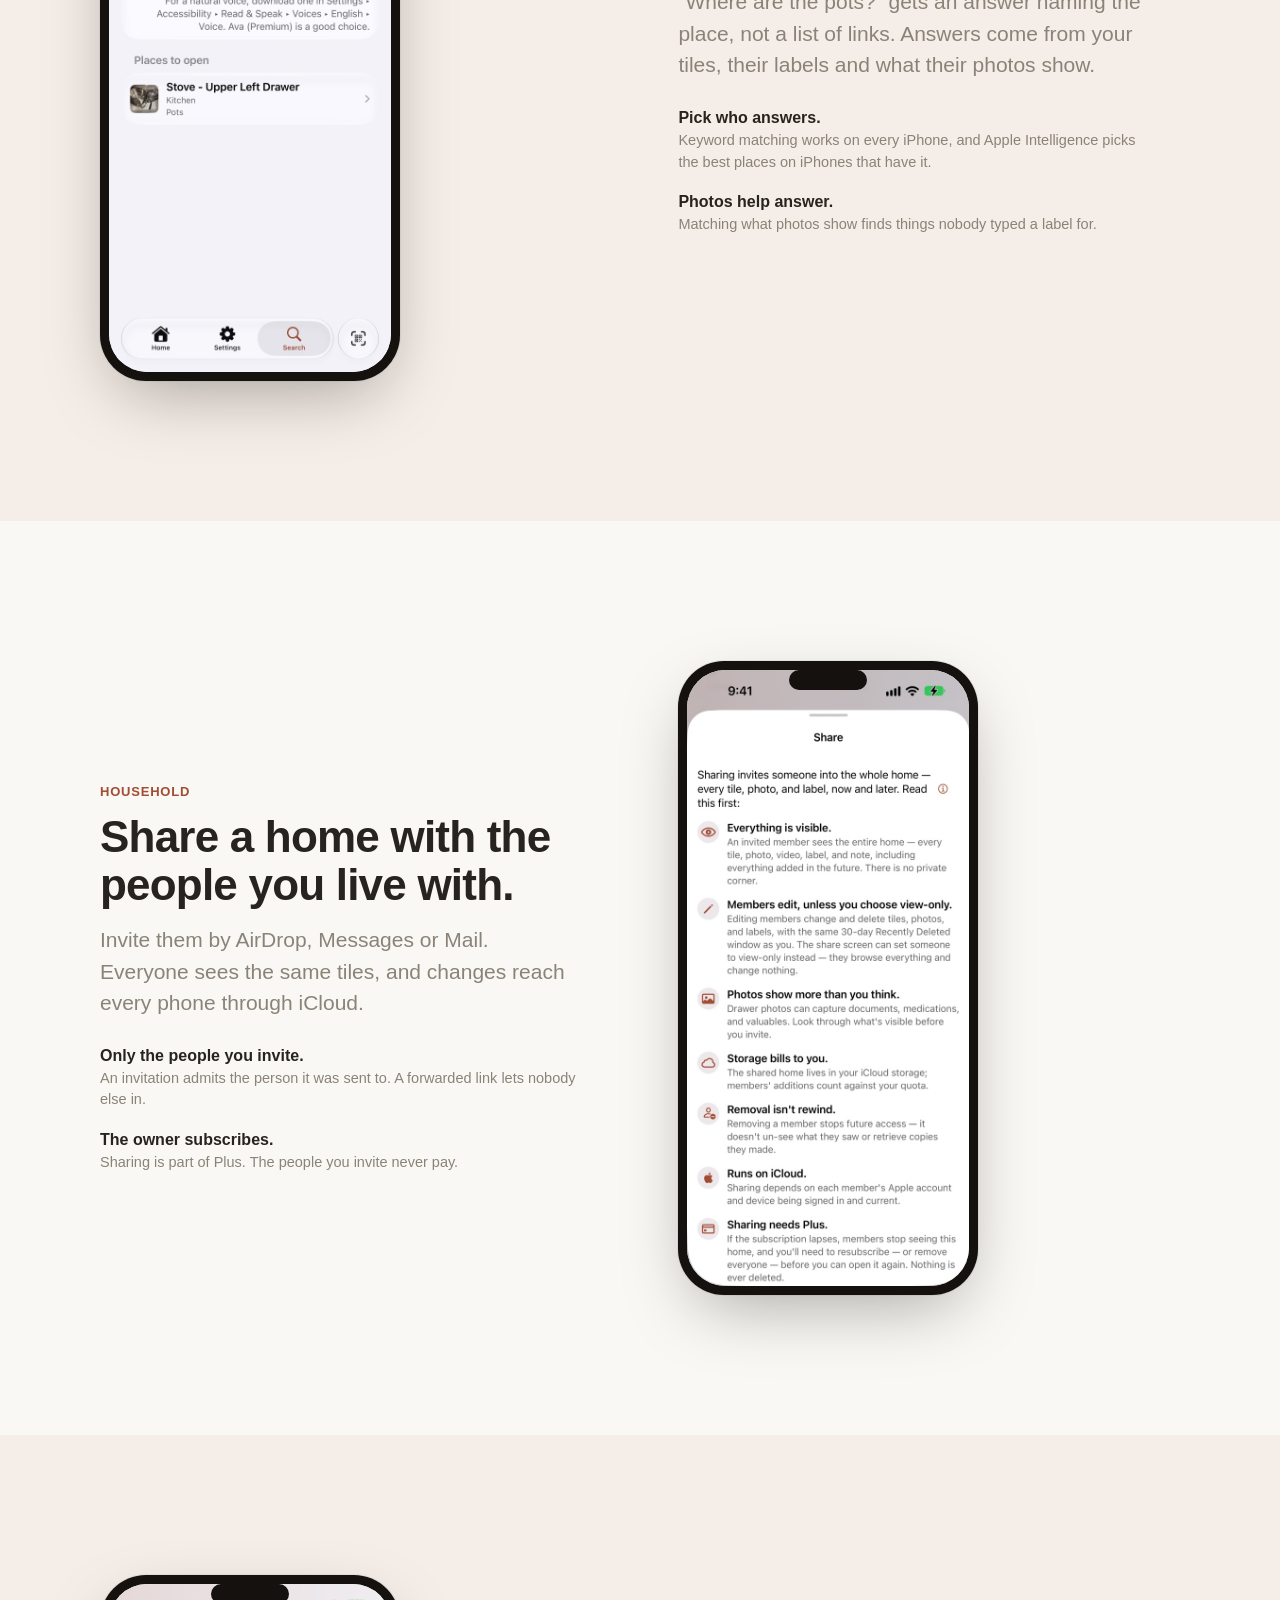
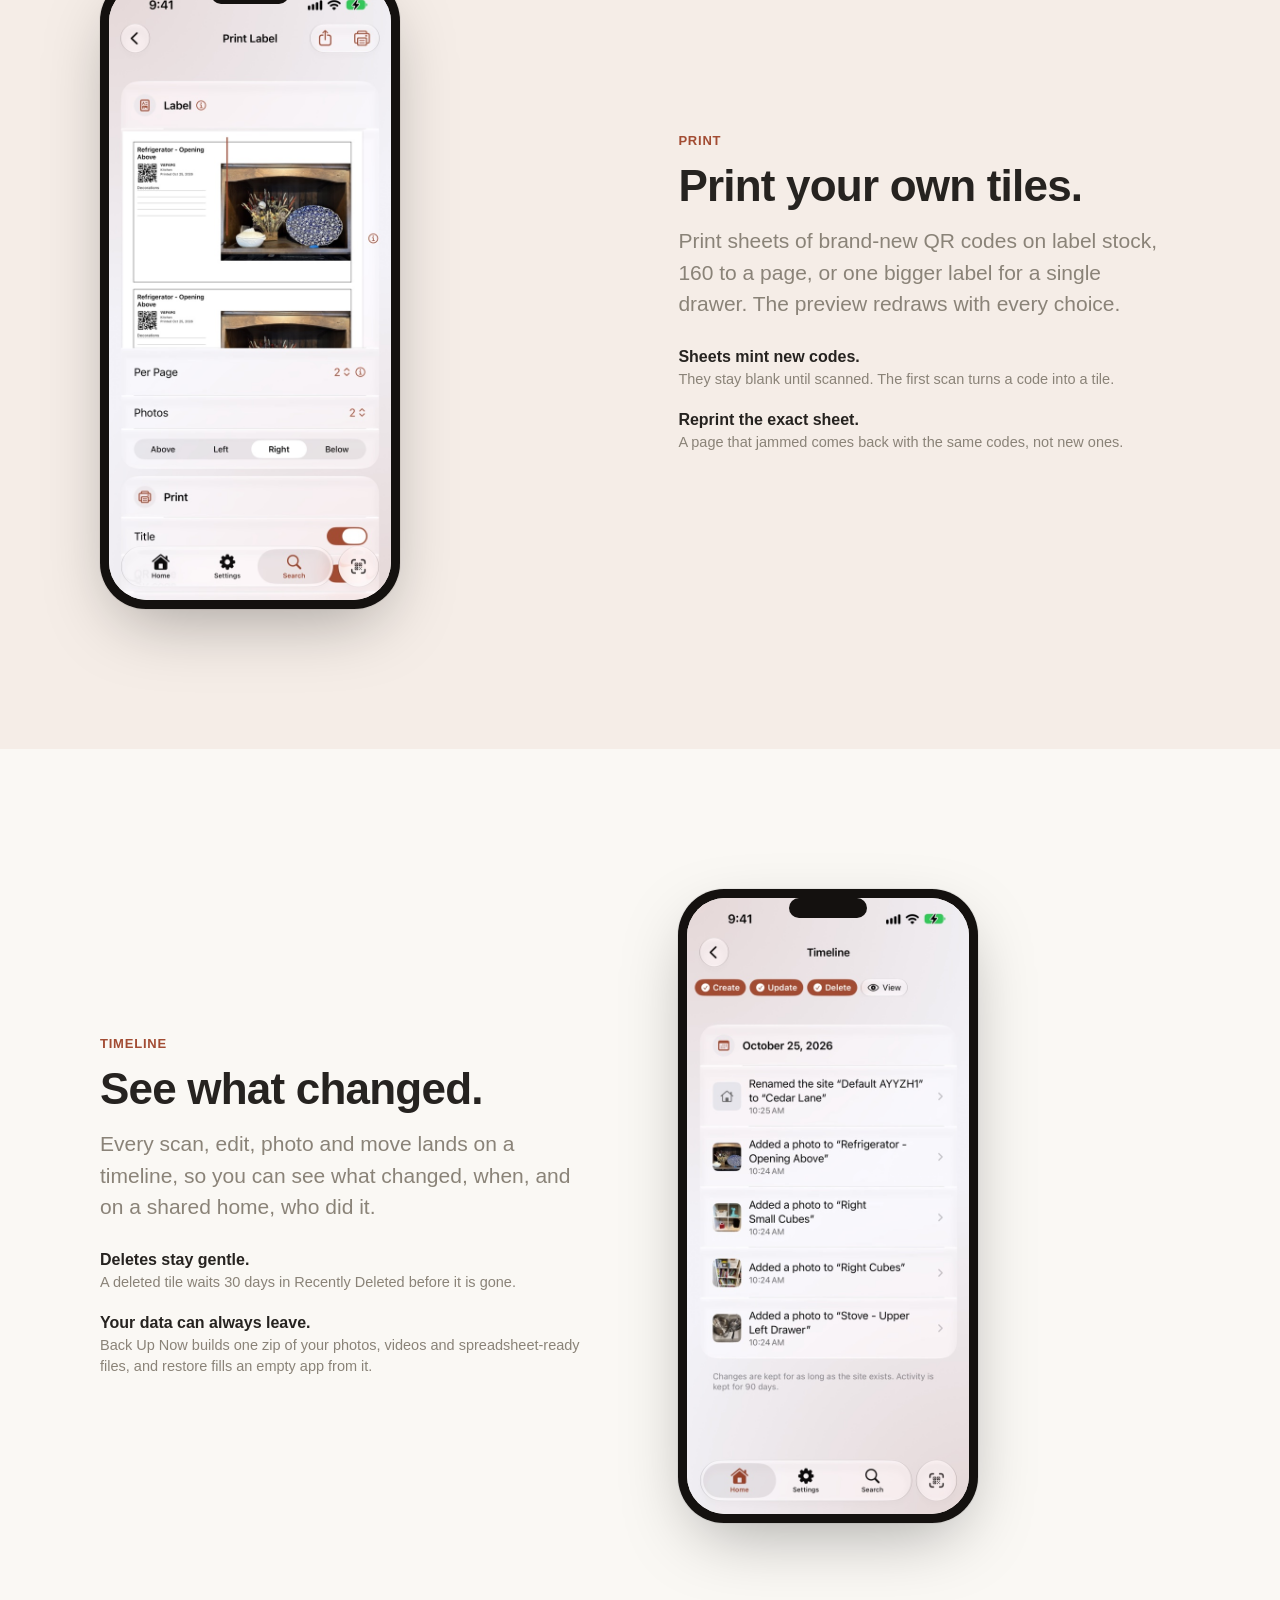
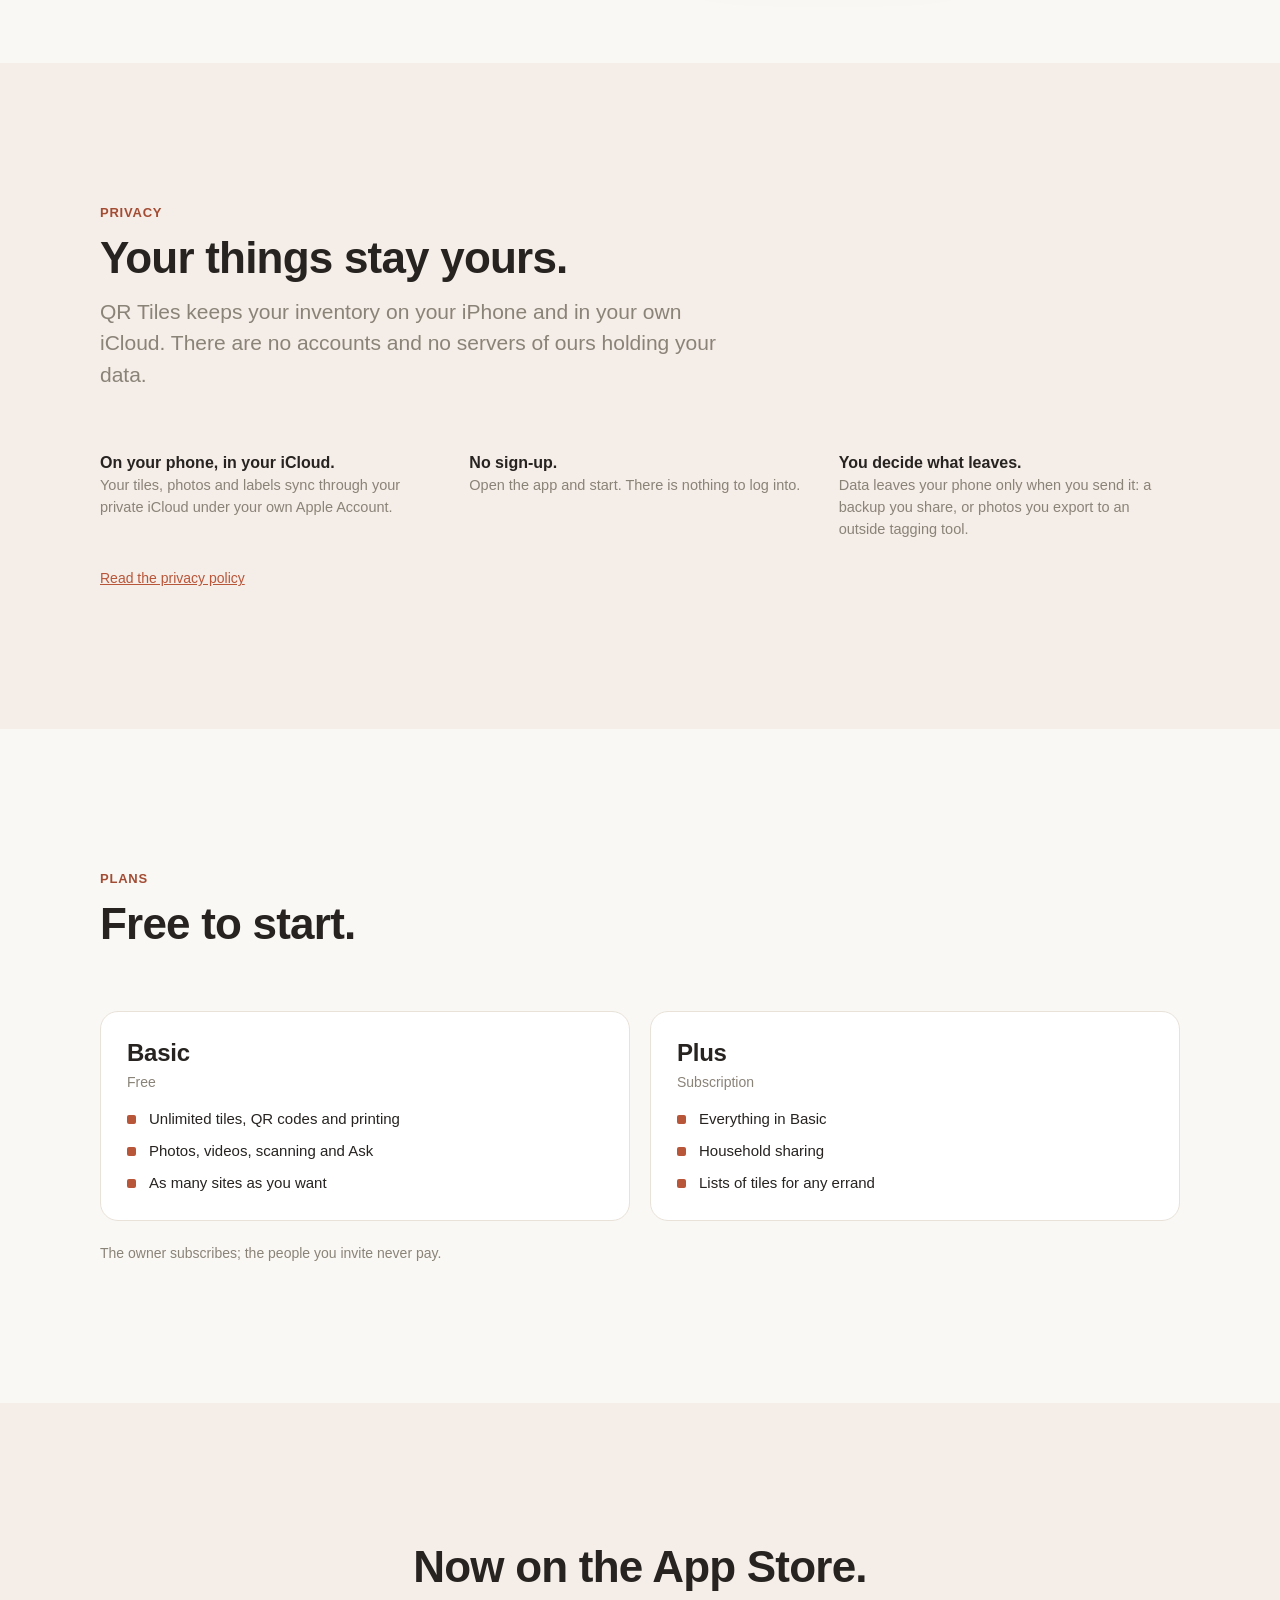
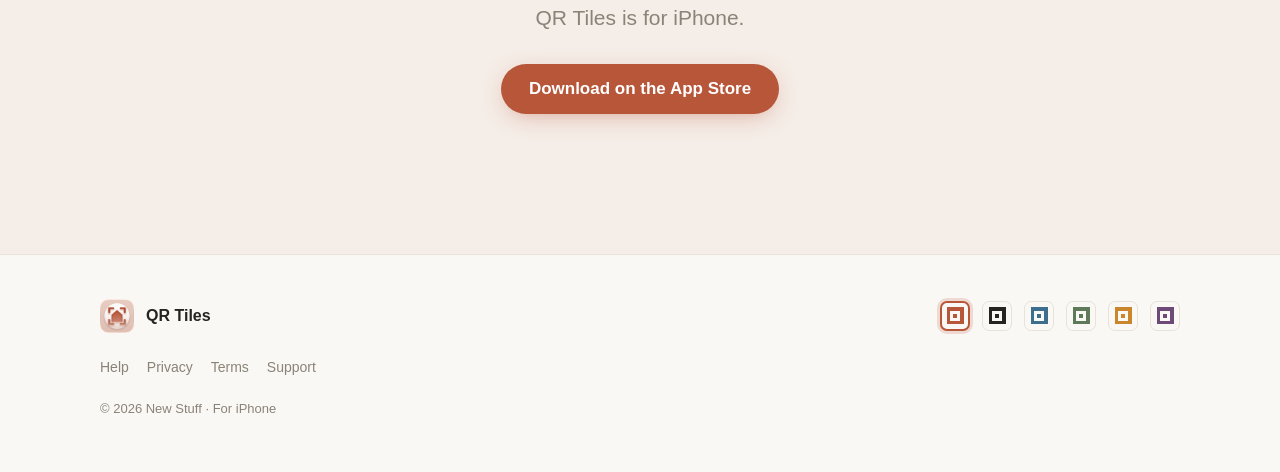
==== commit 502dbb60: "The home page's header shows from the first frame and stays at the top as the page scrolls, as every" ====
--- a/index.html
+++ b/index.html
@@ -14,16 +14,22 @@
 <link rel="stylesheet" href="/assets/site.css">
 <script>
 (function () {
-  var d = document.documentElement, a = null;
-  try { a = localStorage.getItem("qrt-accent"); } catch (e) {}
+  var d = document.documentElement, s = null, a = null, l = null;
+  try { s = localStorage; a = s.getItem("qrt-accent"); l = s.getItem("qrt-lang"); } catch (e) { s = null; }
   if (a) { d.dataset.accent = a; }
+  if (!s || l === "en") return;
+  var n = navigator, f = (n.languages && n.languages[0]) || n.language || "";
+  if (l !== "es" && !/^es(?:[-_]|$)/i.test(f)) return;
+  try { s.setItem("qrt-lang-probe", "1"); s.removeItem("qrt-lang-probe"); } catch (e) { return; }
+  var t = document.querySelector('link[rel="alternate"][hreflang="es"]');
+  if (t && t.href) location.replace(t.href.replace(/^[a-z]+:\/\/[^\/]+/i, "") + location.search + location.hash);
 })();
 </script>
 </head>
 <body>
 <a class="skip-link" href="#main">Skip to content</a>
 
-<header class="hdr">
+<header class="hdr on hdr-static">
   <a class="hdr-brand" href="/">
     <picture class="mark-pic" aria-hidden="true"><source srcset="/assets/app-icon-dark.png" media="(prefers-color-scheme: dark)"><img class="mark mark-sm" src="/assets/app-icon.png" alt="" width="34" height="34"></picture>
     QR Tiles
--- a/assets/site.css
+++ b/assets/site.css
@@ -136,18 +136,15 @@
 /* ---------- header ---------- */
 
 .hdr {
-  position: fixed; top: 0; left: 0; right: 0; z-index: 60;
+  z-index: 60;
   display: flex; align-items: center; gap: 14px;
   padding: 10px clamp(16px, 3vw, 28px);
   background: color-mix(in srgb, var(--paper) 82%, transparent);
   -webkit-backdrop-filter: saturate(1.4) blur(14px); backdrop-filter: saturate(1.4) blur(14px);
   border-bottom: 1px solid color-mix(in srgb, var(--rule) 70%, transparent);
-  opacity: 0; transform: translateY(-100%); visibility: hidden;
-  transition: opacity 0.35s ease, transform 0.35s ease, visibility 0.35s;
-}
-.hdr.on { opacity: 1; transform: none; visibility: visible; }
-/* subpages pin the header permanently */
-.hdr.hdr-static { position: sticky; opacity: 1 !important; transform: none !important; visibility: visible !important; }
+}
+/* every page pins the header from its first frame */
+.hdr.hdr-static { position: sticky; top: 0; left: 0; right: 0; }
 .hdr .hdr-brand { display: flex; align-items: center; gap: 10px; text-decoration: none; color: var(--ink); font-weight: 650; font-size: 16px; }
 .hdr .spacer { flex: 1; }
 .hdr-cta {
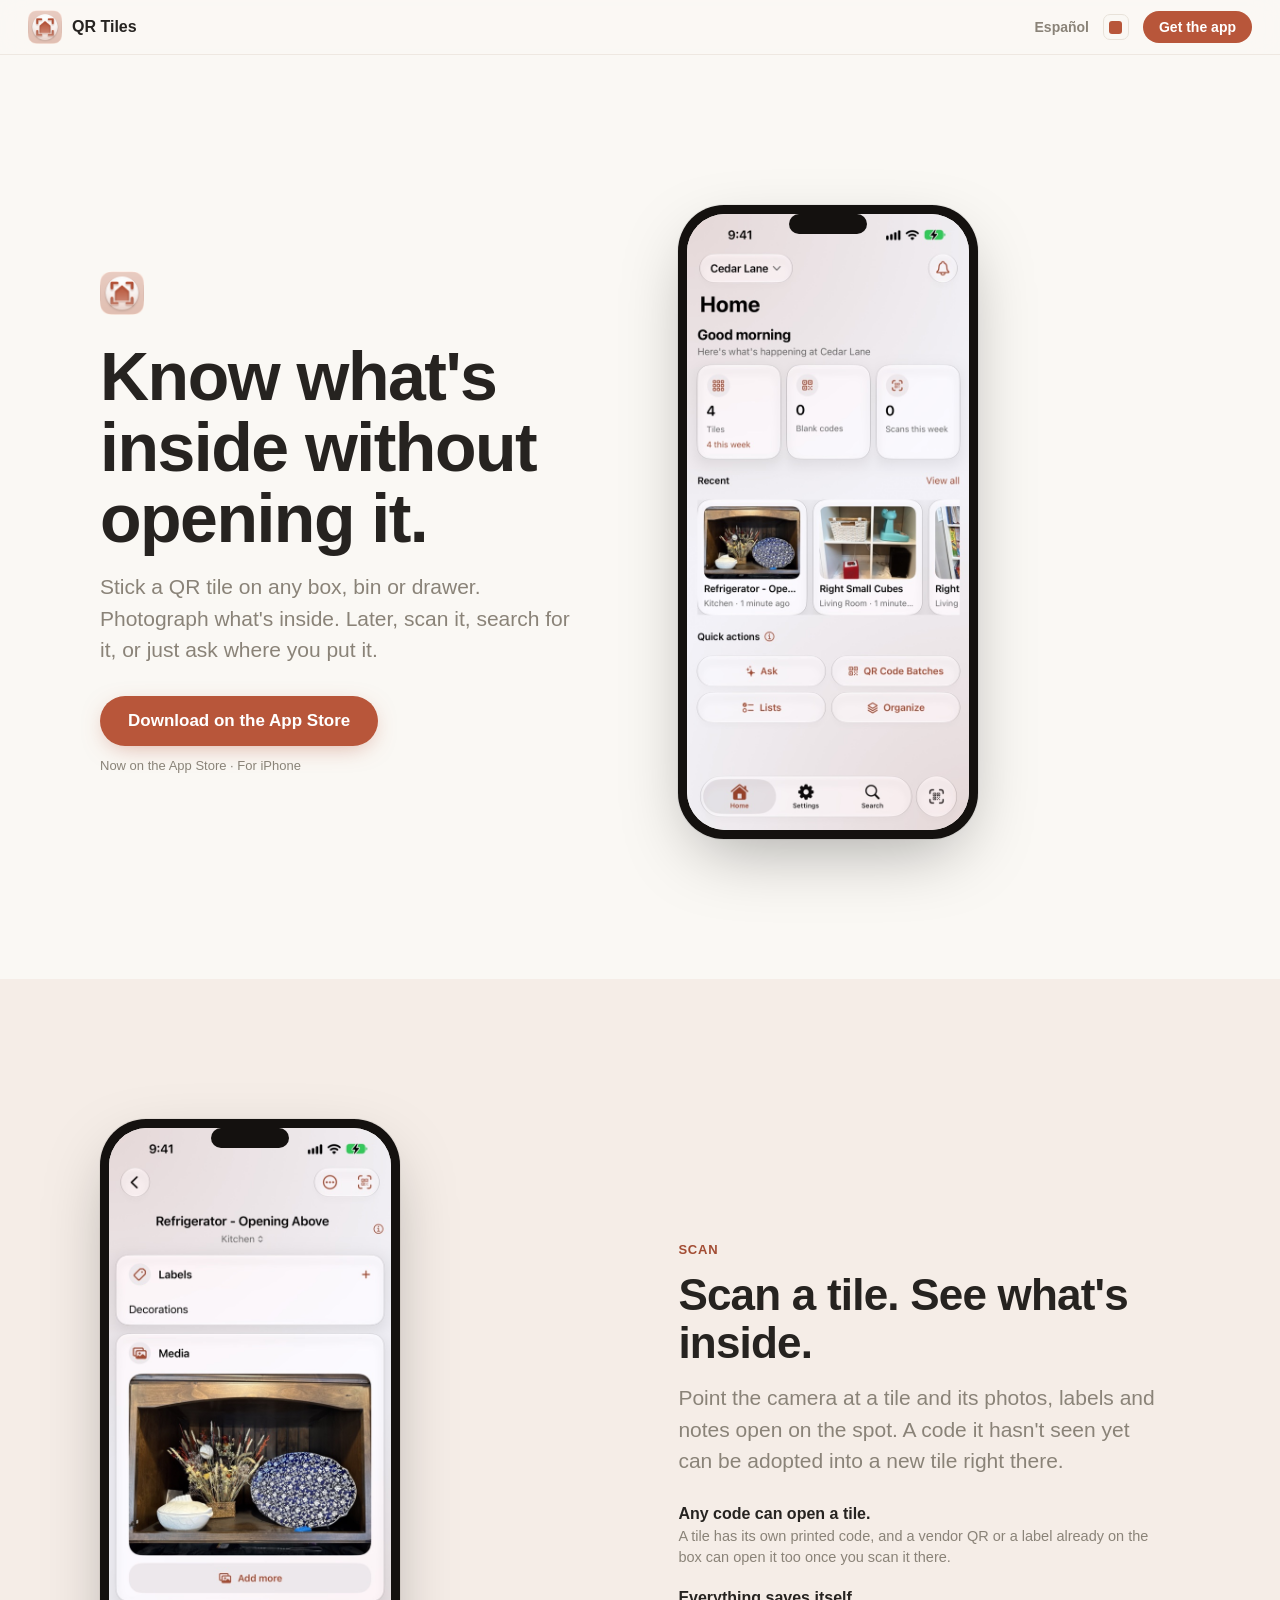
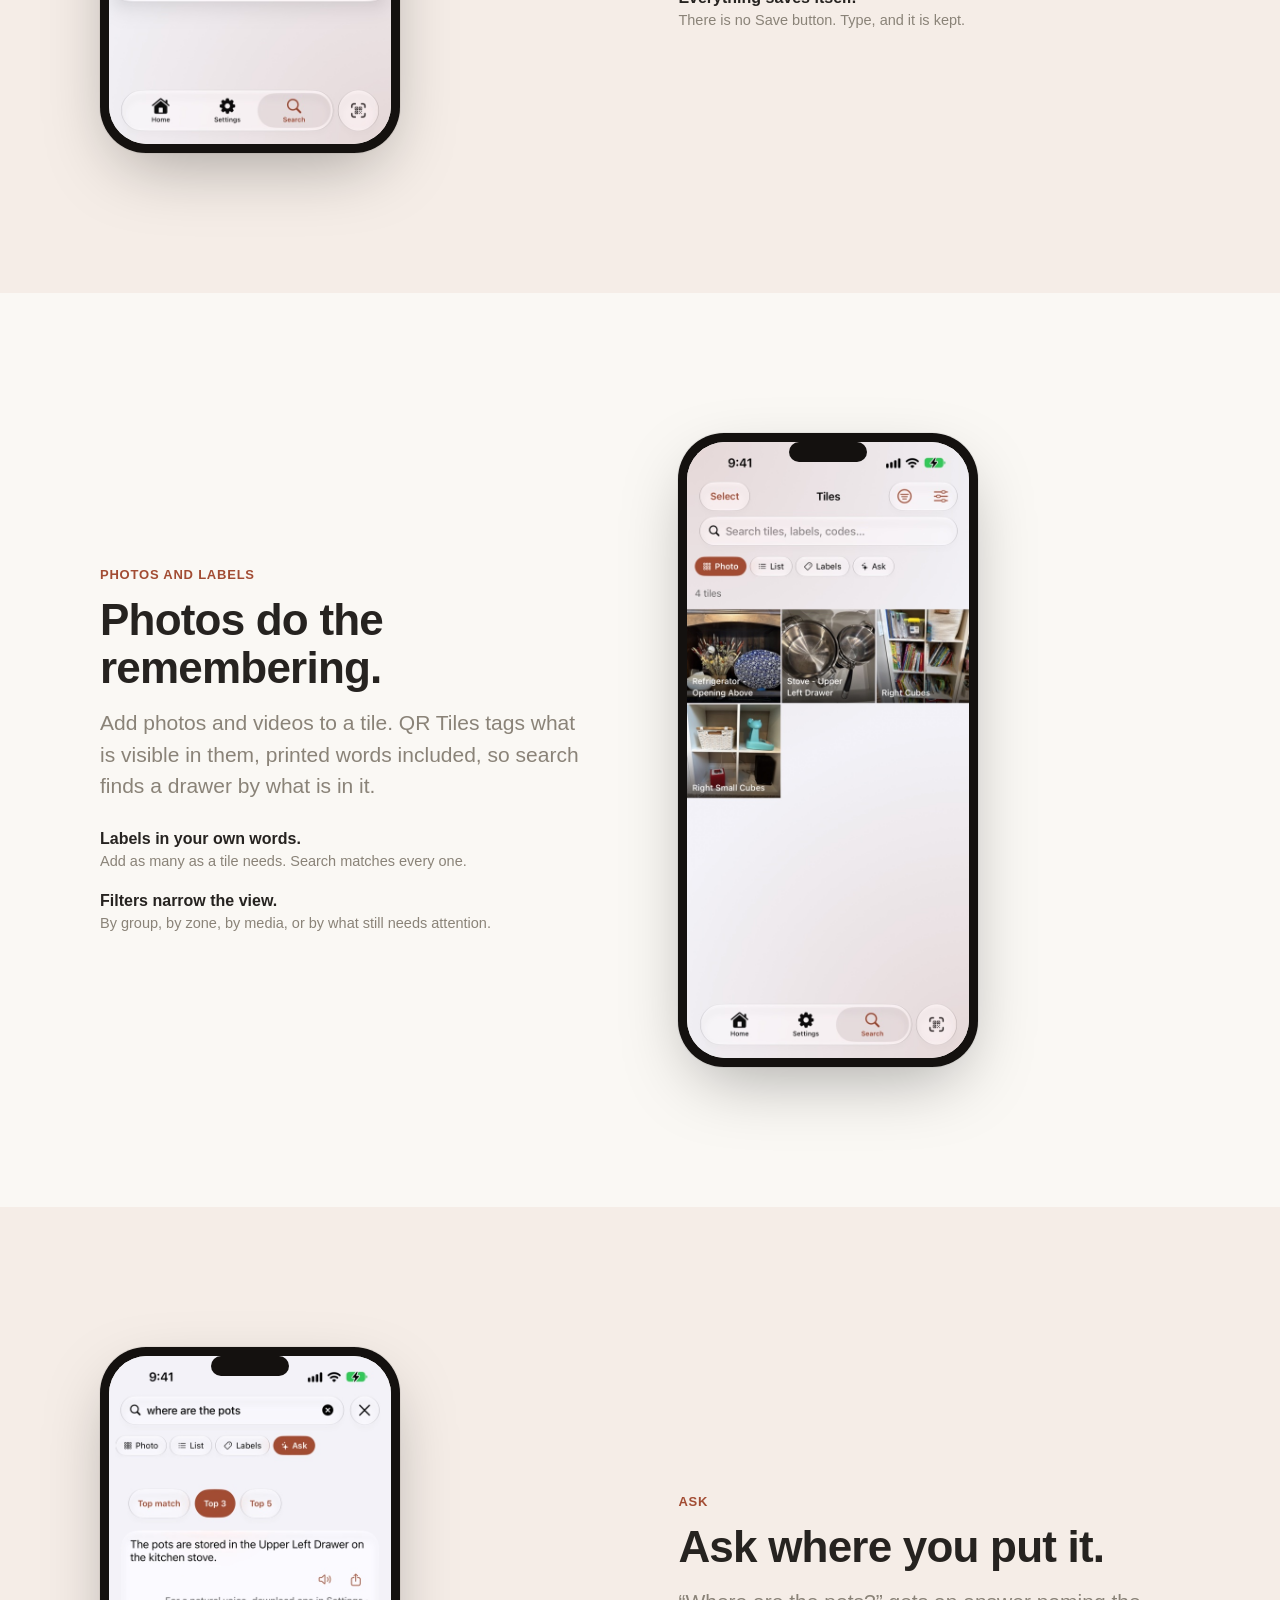
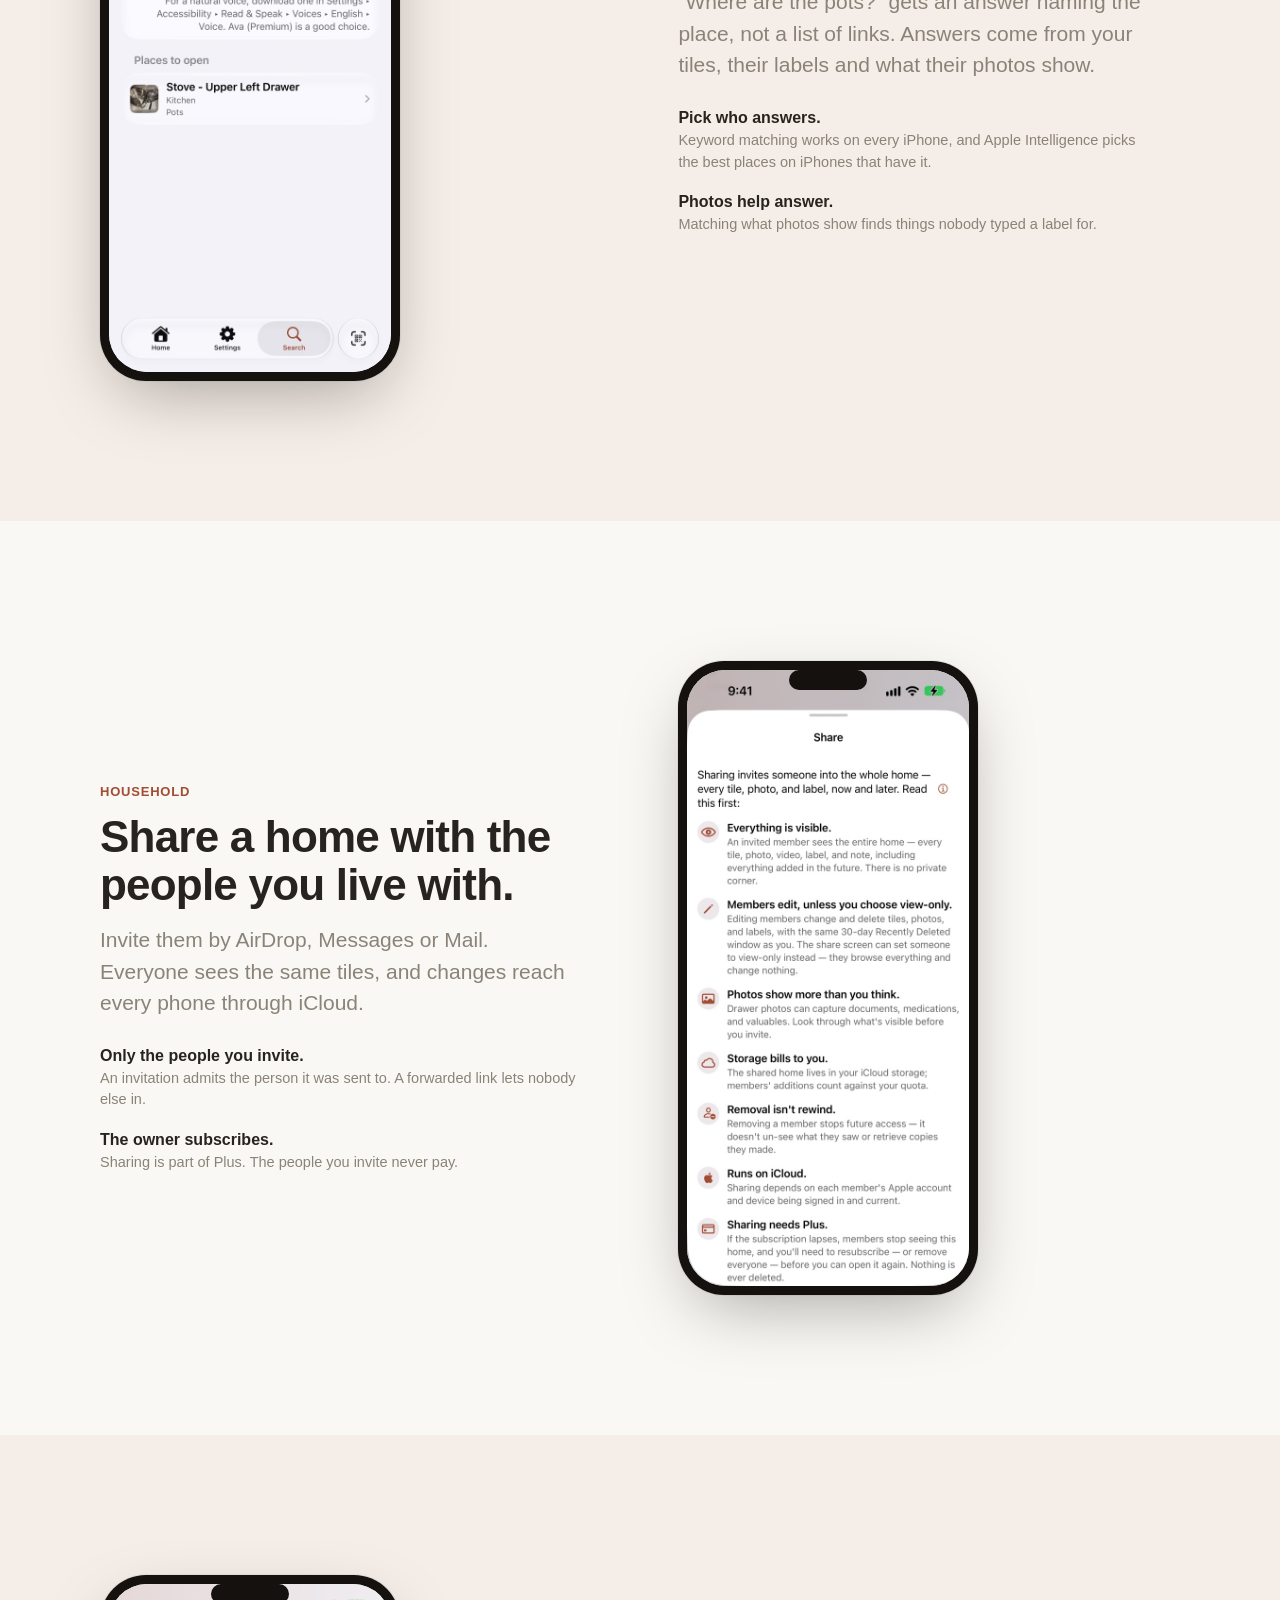
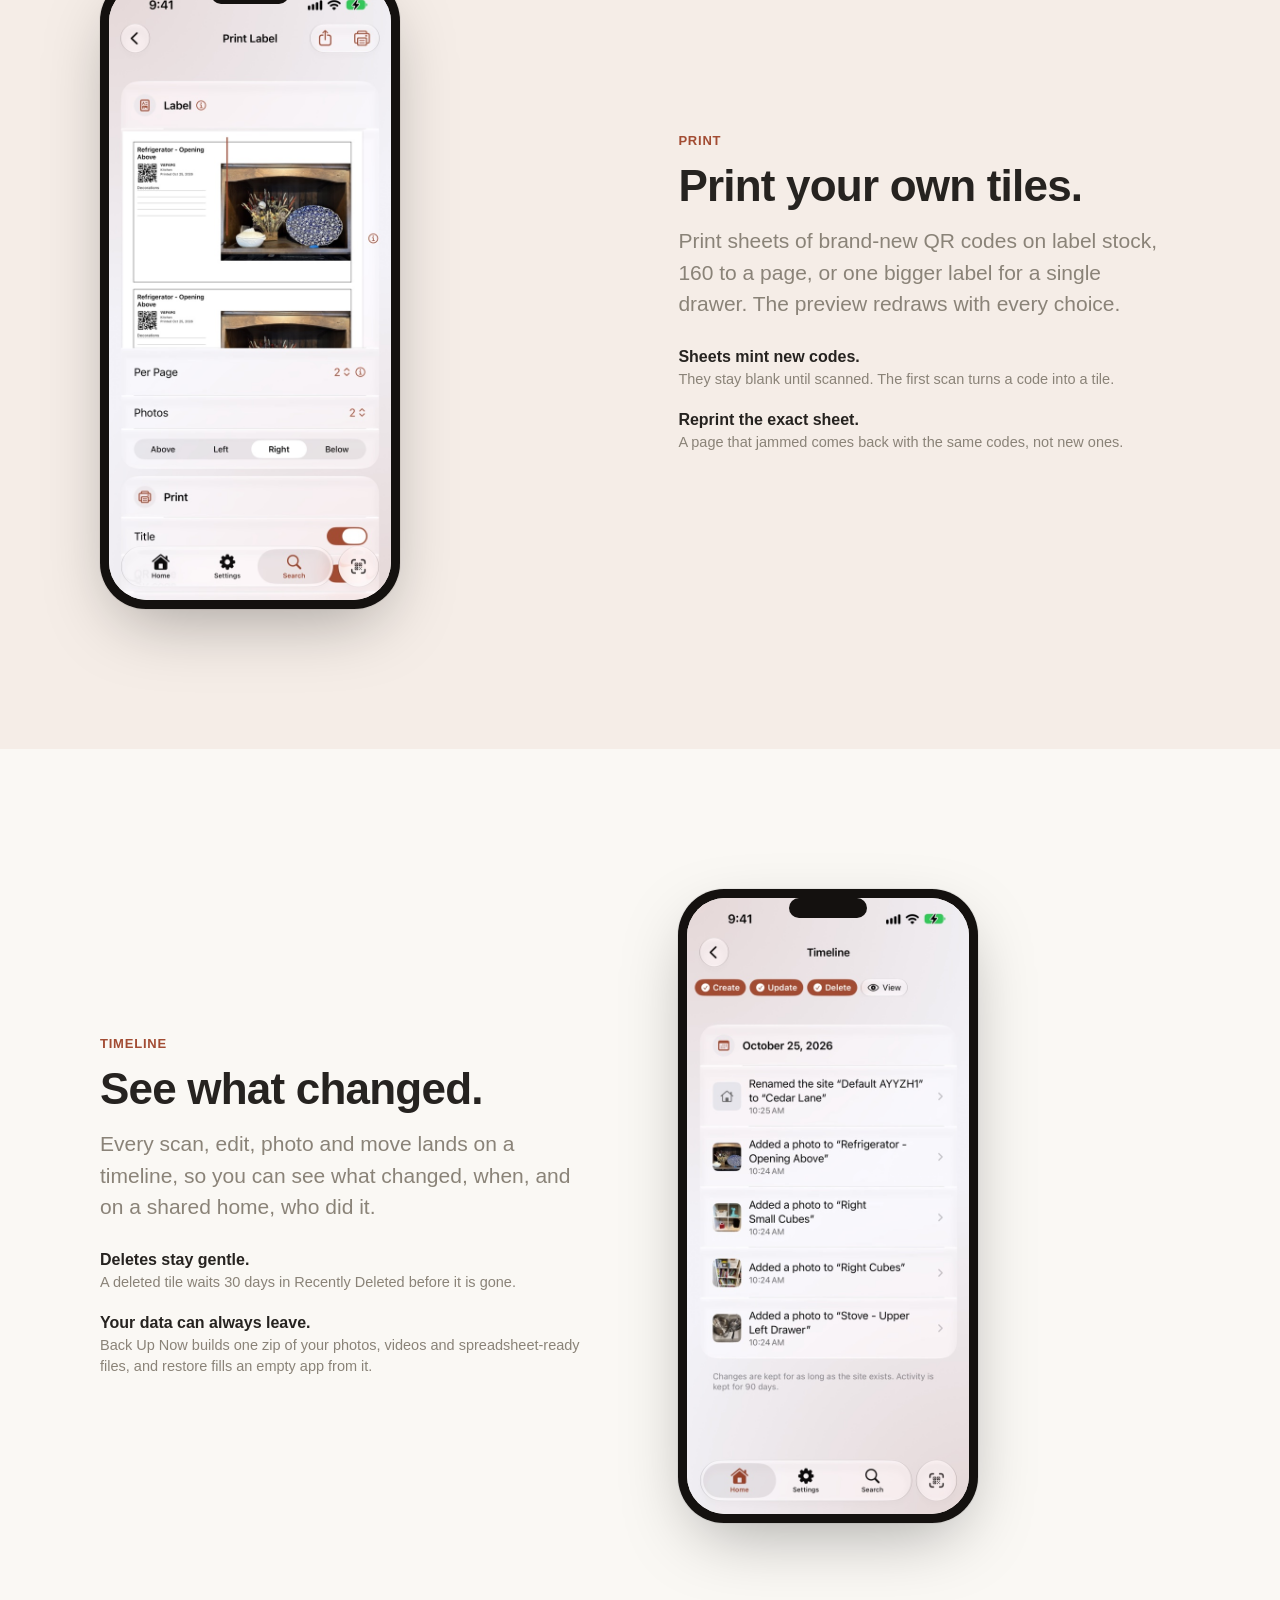
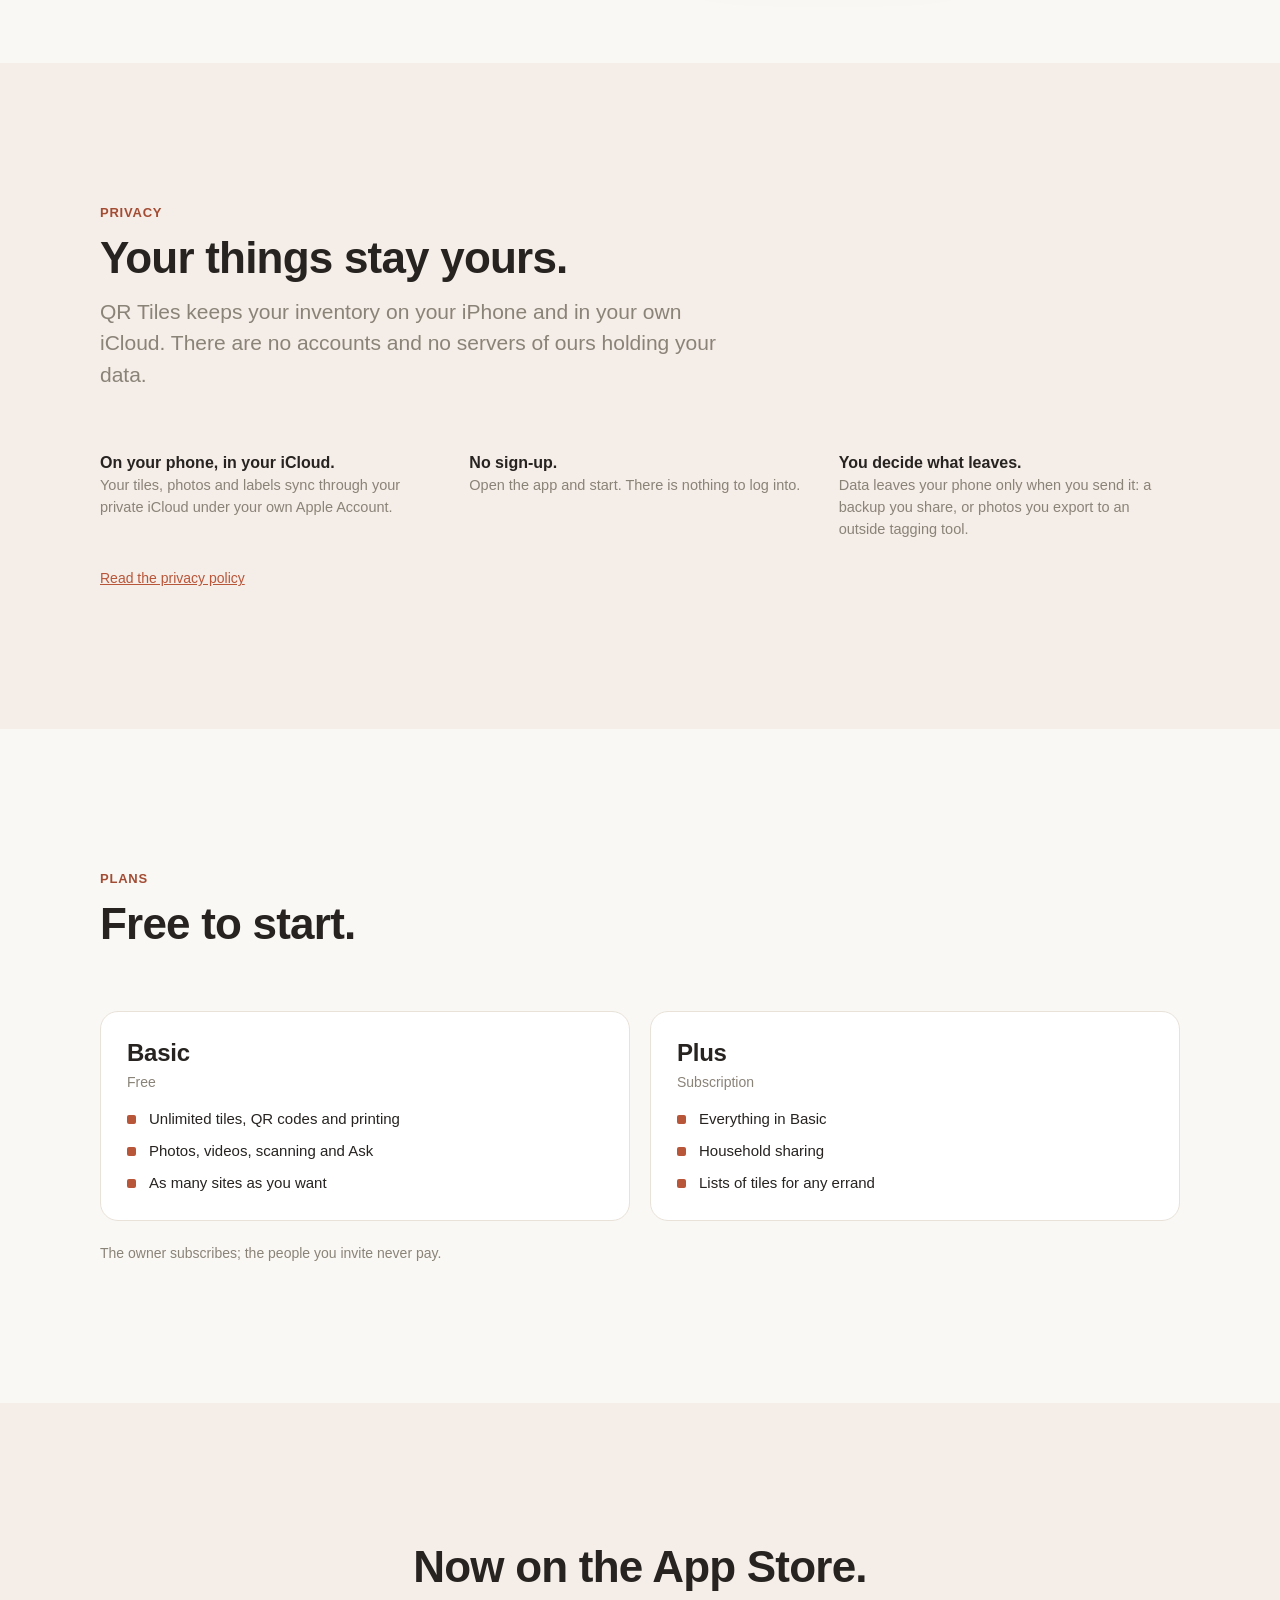
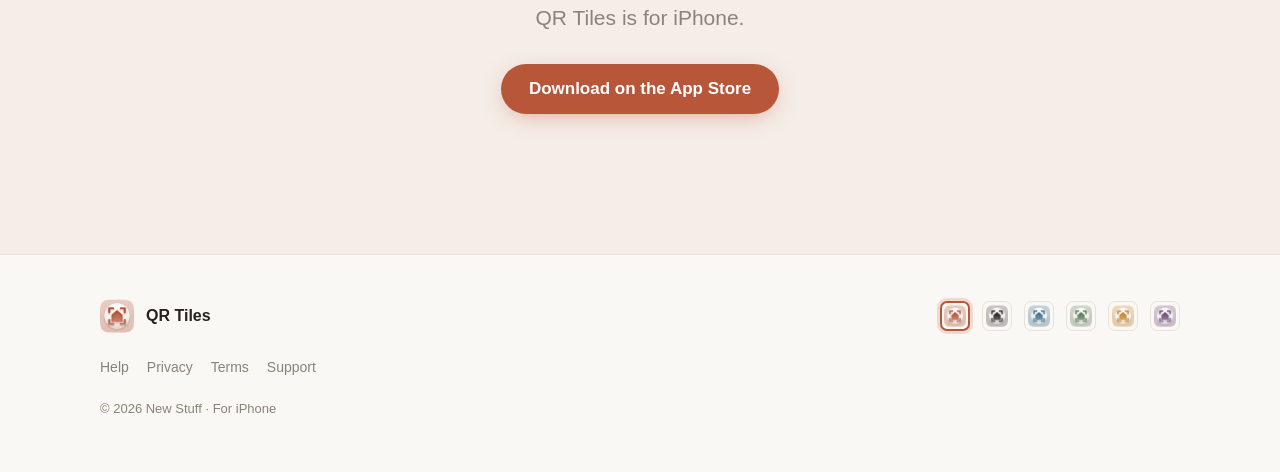
==== commit b4d3149d: "Every brand mark, the favicon and the touch icon follow the visitor's accent, and each color swatch " ====
--- a/index.html
+++ b/index.html
@@ -40,12 +40,12 @@
     <button class="hdr-dot" aria-label="Change color" aria-expanded="false"><span class="d"></span></button>
     <div class="hdr-pop">
       <div class="sw-row sw-sm">
-        <button class="sw" data-c="clay" aria-label="Clay" aria-pressed="false"><span class="sw-o"><span class="sw-m"><span class="sw-i"></span></span></span></button>
-        <button class="sw" data-c="ink" aria-label="Ink" aria-pressed="false"><span class="sw-o"><span class="sw-m"><span class="sw-i"></span></span></span></button>
-        <button class="sw" data-c="ocean" aria-label="Ocean" aria-pressed="false"><span class="sw-o"><span class="sw-m"><span class="sw-i"></span></span></span></button>
-        <button class="sw" data-c="sage" aria-label="Sage" aria-pressed="false"><span class="sw-o"><span class="sw-m"><span class="sw-i"></span></span></span></button>
-        <button class="sw" data-c="honey" aria-label="Honey" aria-pressed="false"><span class="sw-o"><span class="sw-m"><span class="sw-i"></span></span></span></button>
-        <button class="sw" data-c="plum" aria-label="Plum" aria-pressed="false"><span class="sw-o"><span class="sw-m"><span class="sw-i"></span></span></span></button>
+        <button class="sw" data-c="clay" aria-label="Clay" aria-pressed="false"><picture class="sw-pic" aria-hidden="true"><source srcset="/assets/app-icon-dark.png" media="(prefers-color-scheme: dark)"><img src="/assets/app-icon.png" alt="" width="22" height="22" loading="lazy"></picture></button>
+        <button class="sw" data-c="ink" aria-label="Ink" aria-pressed="false"><picture class="sw-pic" aria-hidden="true"><source srcset="/assets/icons/ink/app-icon-dark.png" media="(prefers-color-scheme: dark)"><img src="/assets/icons/ink/app-icon.png" alt="" width="22" height="22" loading="lazy"></picture></button>
+        <button class="sw" data-c="ocean" aria-label="Ocean" aria-pressed="false"><picture class="sw-pic" aria-hidden="true"><source srcset="/assets/icons/ocean/app-icon-dark.png" media="(prefers-color-scheme: dark)"><img src="/assets/icons/ocean/app-icon.png" alt="" width="22" height="22" loading="lazy"></picture></button>
+        <button class="sw" data-c="sage" aria-label="Sage" aria-pressed="false"><picture class="sw-pic" aria-hidden="true"><source srcset="/assets/icons/sage/app-icon-dark.png" media="(prefers-color-scheme: dark)"><img src="/assets/icons/sage/app-icon.png" alt="" width="22" height="22" loading="lazy"></picture></button>
+        <button class="sw" data-c="honey" aria-label="Honey" aria-pressed="false"><picture class="sw-pic" aria-hidden="true"><source srcset="/assets/icons/honey/app-icon-dark.png" media="(prefers-color-scheme: dark)"><img src="/assets/icons/honey/app-icon.png" alt="" width="22" height="22" loading="lazy"></picture></button>
+        <button class="sw" data-c="plum" aria-label="Plum" aria-pressed="false"><picture class="sw-pic" aria-hidden="true"><source srcset="/assets/icons/plum/app-icon-dark.png" media="(prefers-color-scheme: dark)"><img src="/assets/icons/plum/app-icon.png" alt="" width="22" height="22" loading="lazy"></picture></button>
       </div>
     </div>
   </div>
@@ -246,12 +246,12 @@
       <picture class="mark-pic" aria-hidden="true"><source srcset="/assets/app-icon-dark.png" media="(prefers-color-scheme: dark)"><img class="mark mark-sm" src="/assets/app-icon.png" alt="" width="34" height="34"></picture>
       <span class="foot-name">QR Tiles</span>
       <div class="sw-row sw-sm" role="group" aria-label="Site color">
-        <button class="sw" data-c="clay" aria-label="Clay" aria-pressed="false"><span class="sw-o"><span class="sw-m"><span class="sw-i"></span></span></span></button>
-        <button class="sw" data-c="ink" aria-label="Ink" aria-pressed="false"><span class="sw-o"><span class="sw-m"><span class="sw-i"></span></span></span></button>
-        <button class="sw" data-c="ocean" aria-label="Ocean" aria-pressed="false"><span class="sw-o"><span class="sw-m"><span class="sw-i"></span></span></span></button>
-        <button class="sw" data-c="sage" aria-label="Sage" aria-pressed="false"><span class="sw-o"><span class="sw-m"><span class="sw-i"></span></span></span></button>
-        <button class="sw" data-c="honey" aria-label="Honey" aria-pressed="false"><span class="sw-o"><span class="sw-m"><span class="sw-i"></span></span></span></button>
-        <button class="sw" data-c="plum" aria-label="Plum" aria-pressed="false"><span class="sw-o"><span class="sw-m"><span class="sw-i"></span></span></span></button>
+        <button class="sw" data-c="clay" aria-label="Clay" aria-pressed="false"><picture class="sw-pic" aria-hidden="true"><source srcset="/assets/app-icon-dark.png" media="(prefers-color-scheme: dark)"><img src="/assets/app-icon.png" alt="" width="22" height="22" loading="lazy"></picture></button>
+        <button class="sw" data-c="ink" aria-label="Ink" aria-pressed="false"><picture class="sw-pic" aria-hidden="true"><source srcset="/assets/icons/ink/app-icon-dark.png" media="(prefers-color-scheme: dark)"><img src="/assets/icons/ink/app-icon.png" alt="" width="22" height="22" loading="lazy"></picture></button>
+        <button class="sw" data-c="ocean" aria-label="Ocean" aria-pressed="false"><picture class="sw-pic" aria-hidden="true"><source srcset="/assets/icons/ocean/app-icon-dark.png" media="(prefers-color-scheme: dark)"><img src="/assets/icons/ocean/app-icon.png" alt="" width="22" height="22" loading="lazy"></picture></button>
+        <button class="sw" data-c="sage" aria-label="Sage" aria-pressed="false"><picture class="sw-pic" aria-hidden="true"><source srcset="/assets/icons/sage/app-icon-dark.png" media="(prefers-color-scheme: dark)"><img src="/assets/icons/sage/app-icon.png" alt="" width="22" height="22" loading="lazy"></picture></button>
+        <button class="sw" data-c="honey" aria-label="Honey" aria-pressed="false"><picture class="sw-pic" aria-hidden="true"><source srcset="/assets/icons/honey/app-icon-dark.png" media="(prefers-color-scheme: dark)"><img src="/assets/icons/honey/app-icon.png" alt="" width="22" height="22" loading="lazy"></picture></button>
+        <button class="sw" data-c="plum" aria-label="Plum" aria-pressed="false"><picture class="sw-pic" aria-hidden="true"><source srcset="/assets/icons/plum/app-icon-dark.png" media="(prefers-color-scheme: dark)"><img src="/assets/icons/plum/app-icon.png" alt="" width="22" height="22" loading="lazy"></picture></button>
       </div>
     </div>
     <nav class="foot-links" aria-label="Site">
--- a/assets/site.css
+++ b/assets/site.css
@@ -109,19 +109,14 @@
 }
 .sw:hover { transform: translateY(-2px); }
 .sw:active { transform: scale(0.94); }
-.sw .sw-o { width: 22.5px; height: 22.5px; background: var(--sw); display: grid; place-items: center; }
-.sw .sw-m { width: 13.75px; height: 13.75px; background: var(--paper); display: grid; place-items: center; }
-.sw .sw-i { width: 6.25px; height: 6.25px; background: var(--sw); }
+/* each swatch shows its own accent's app icon */
+.sw .sw-pic { display: block; width: 30px; line-height: 0; }
+.sw .sw-pic img { width: 100%; height: auto; }
 .sw[aria-pressed="true"] { border: 2px solid var(--sw); box-shadow: 0 0 0 3px color-mix(in srgb, var(--sw) 18%, transparent); }
 .sw-row { display: flex; gap: 12px; }
 .sw-lg .sw { width: 56px; height: 56px; border-radius: 13px; }
-.sw-lg .sw .sw-o { width: 31.5px; height: 31.5px; }
-.sw-lg .sw .sw-m { width: 19.25px; height: 19.25px; }
-.sw-lg .sw .sw-i { width: 8.75px; height: 8.75px; }
 .sw-sm .sw { width: 30px; height: 30px; border-radius: 7px; }
-.sw-sm .sw .sw-o { width: 17px; height: 17px; }
-.sw-sm .sw .sw-m { width: 10.4px; height: 10.4px; }
-.sw-sm .sw .sw-i { width: 4.7px; height: 4.7px; }
+.sw-sm .sw .sw-pic { width: 22px; }
 
 /* ---------- skip link ---------- */
 
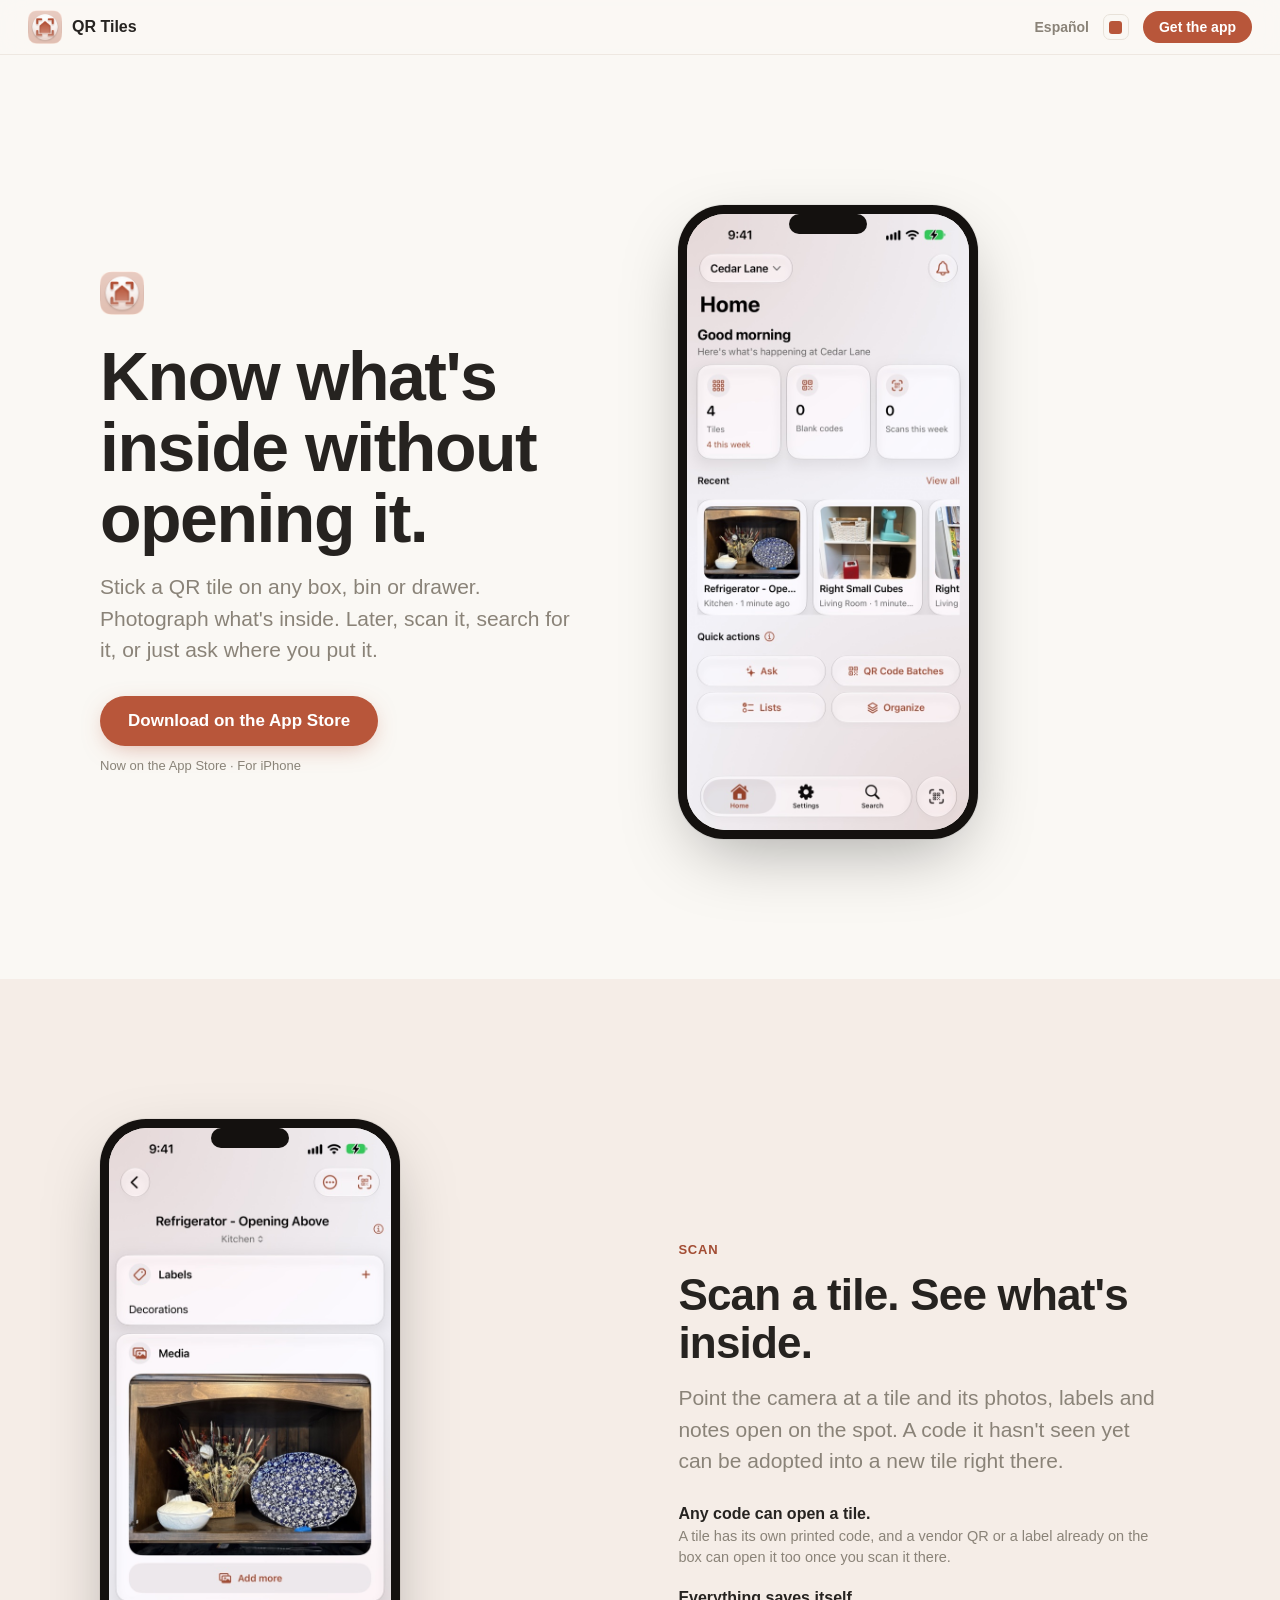
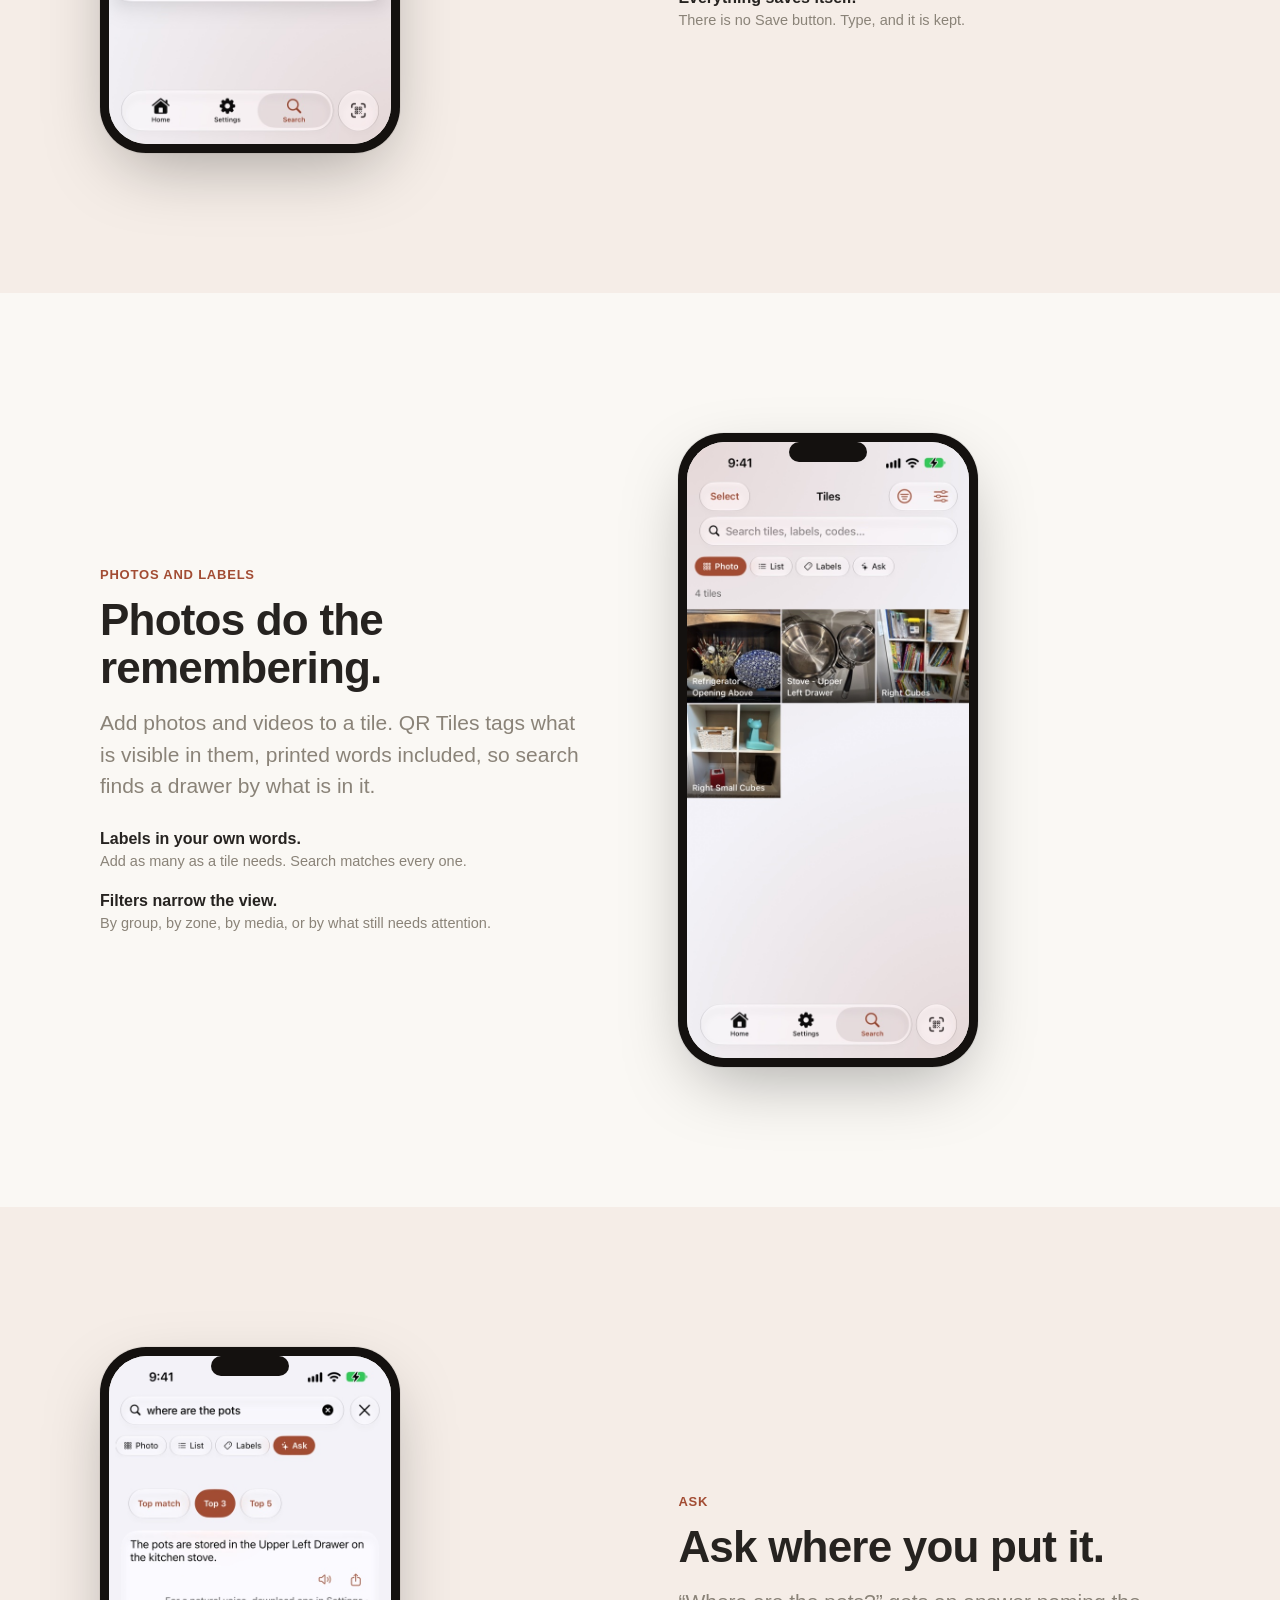
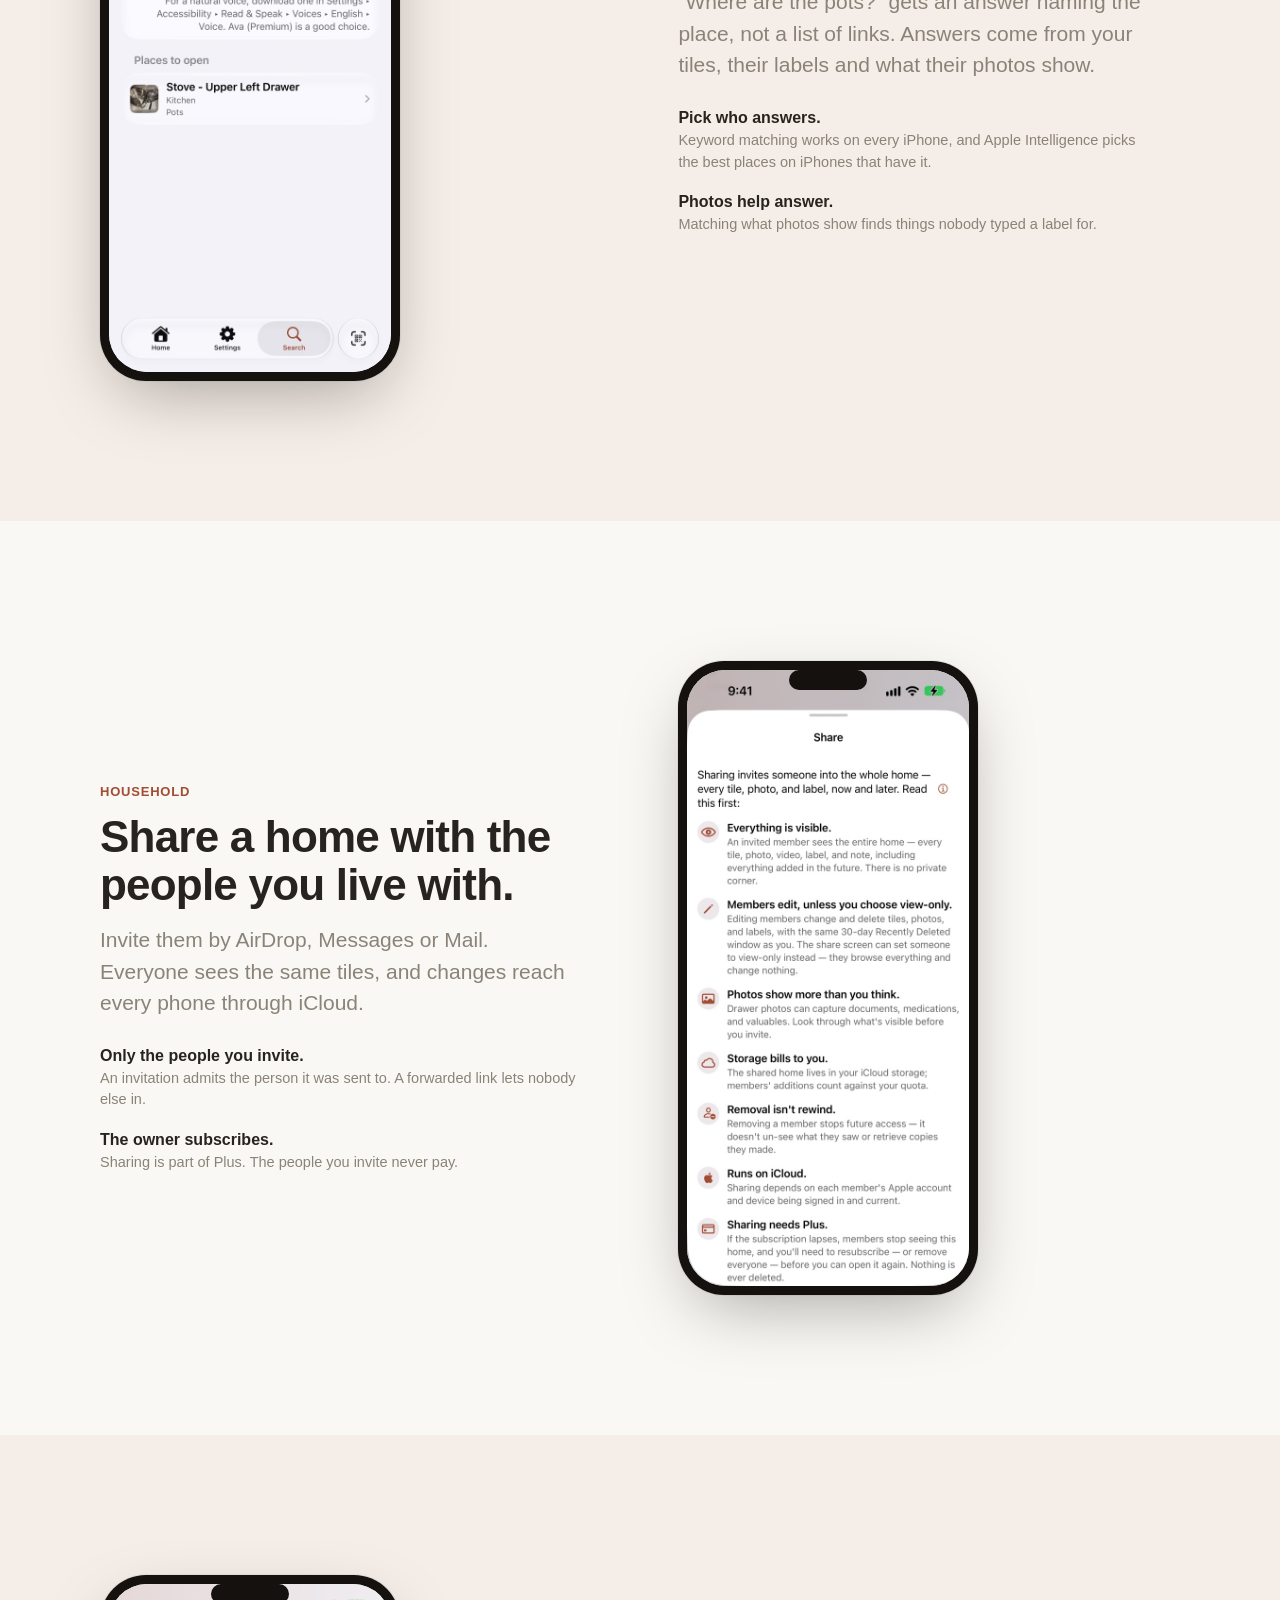
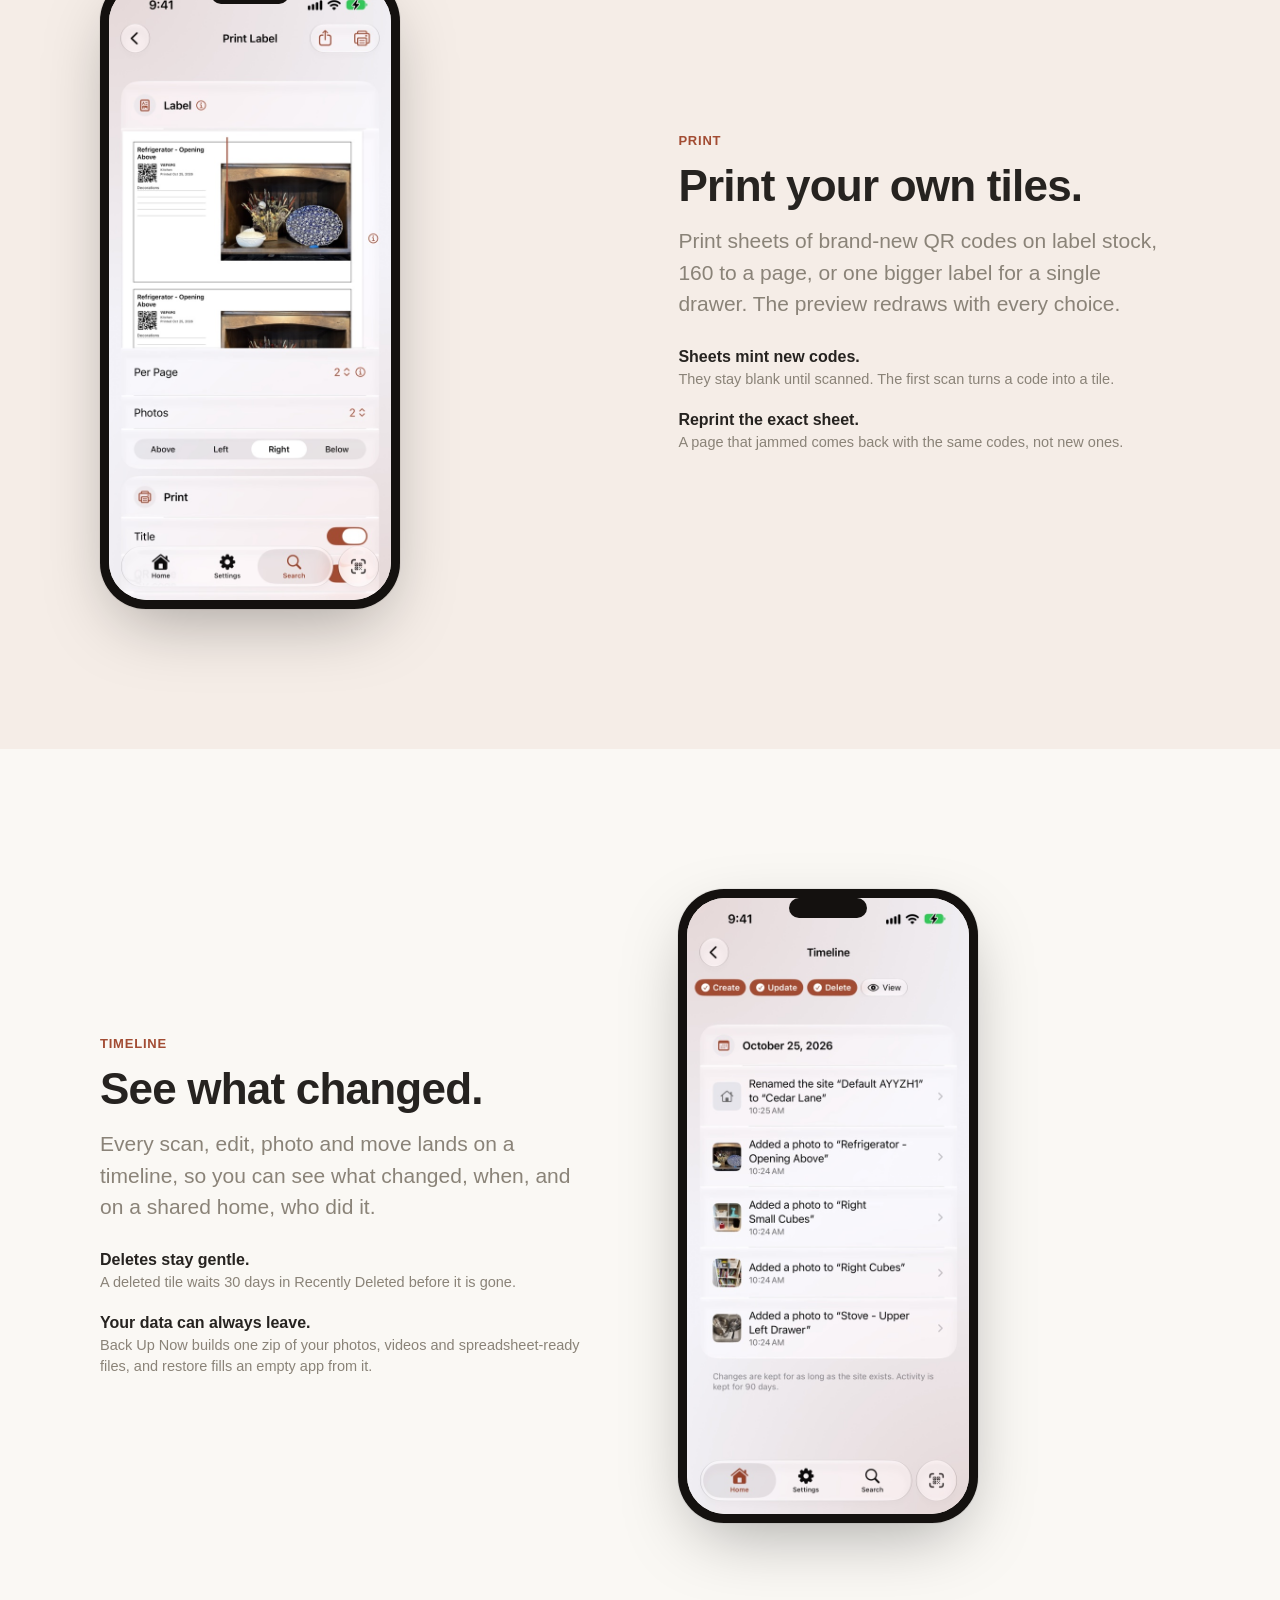
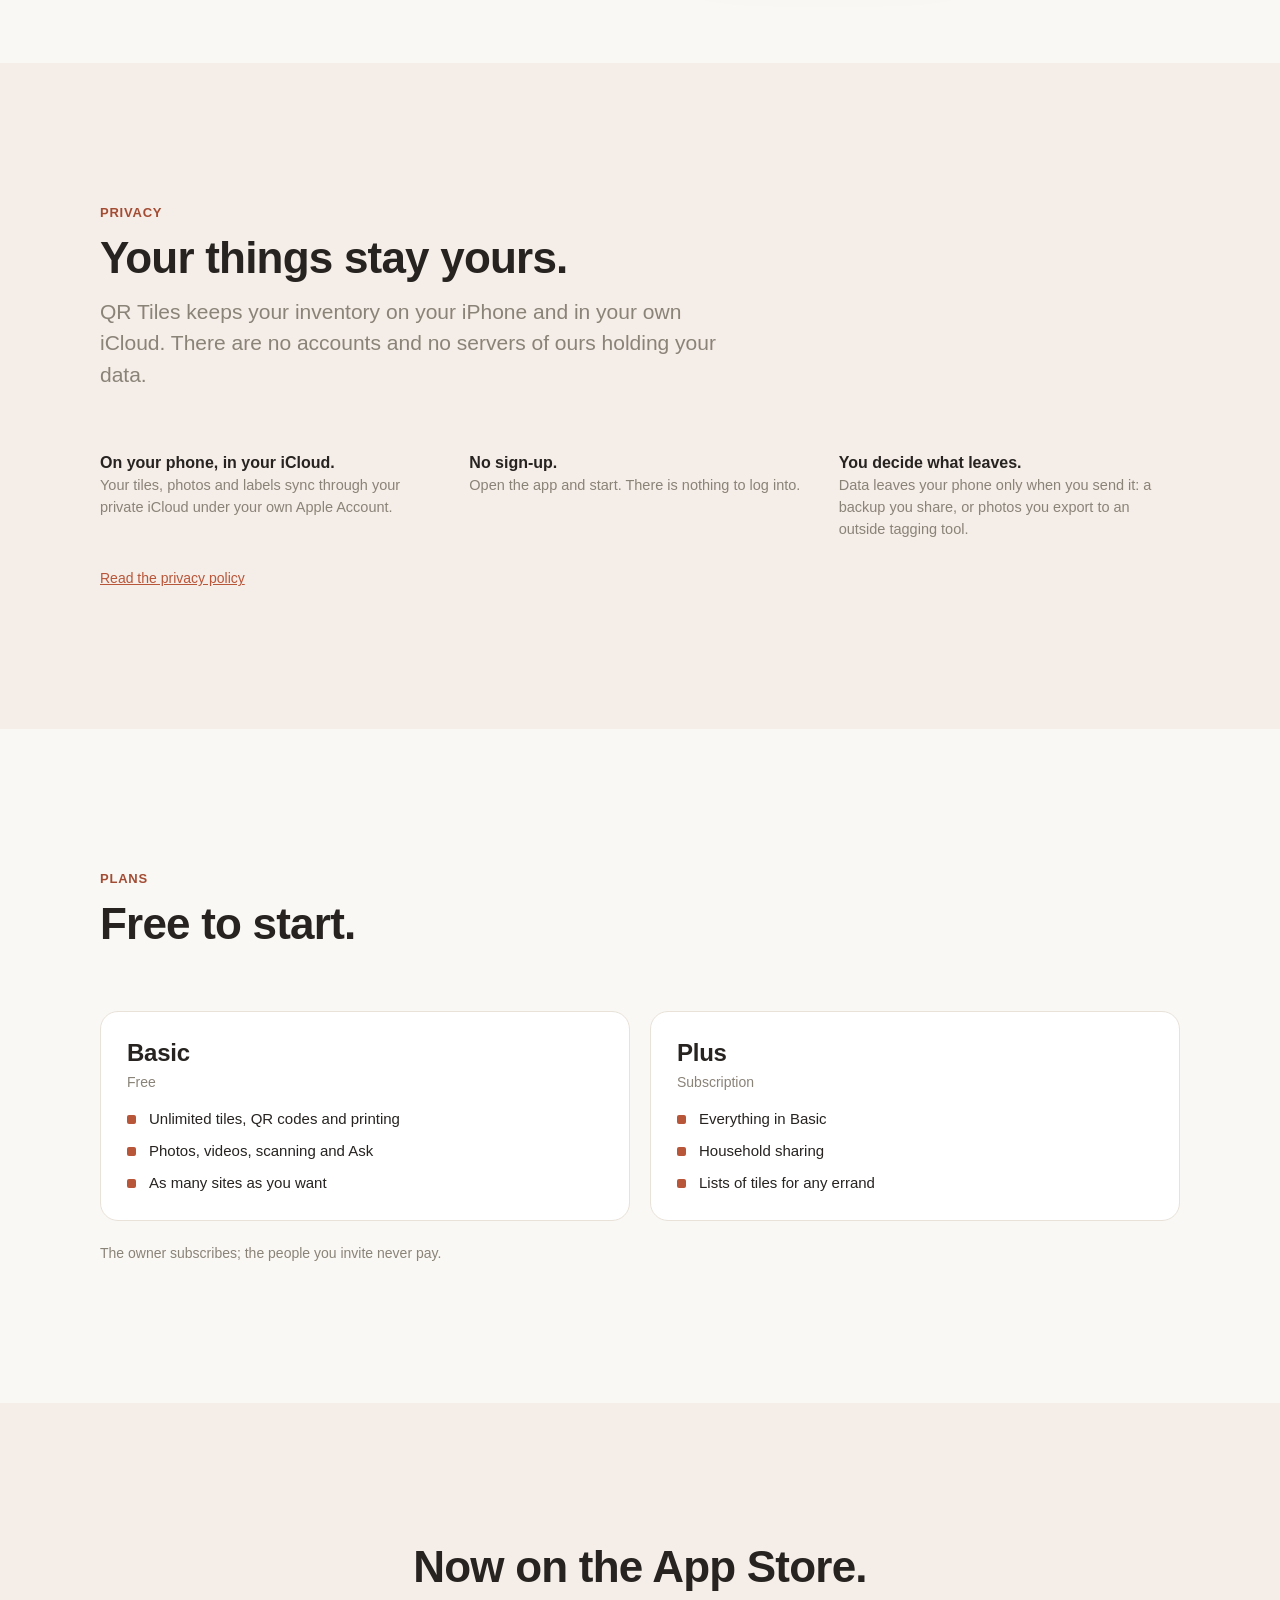
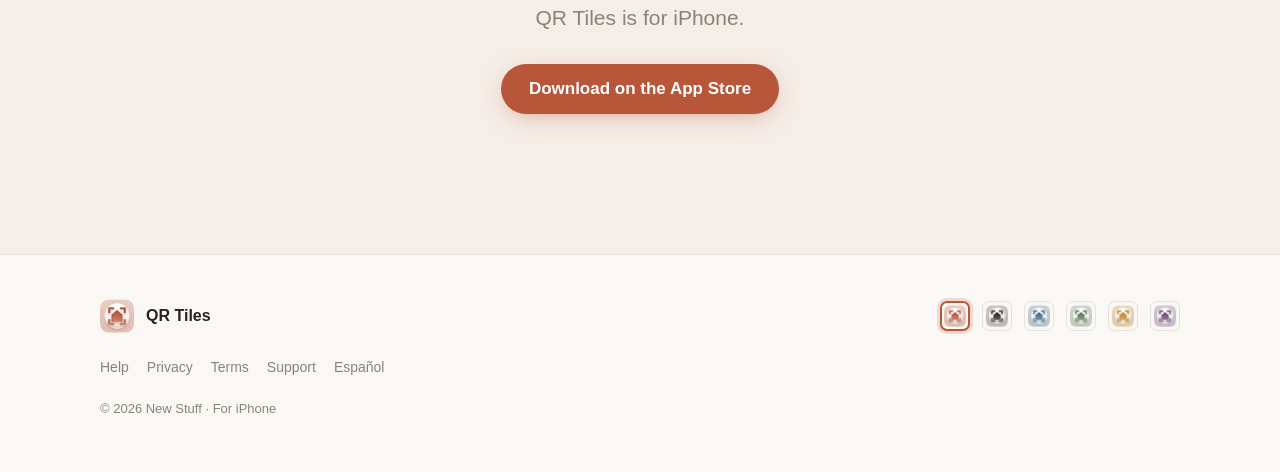
==== commit 3372a0ba: "Every footer carries the same language link as its header, Español on an English page and English on" ====
--- a/index.html
+++ b/index.html
@@ -259,6 +259,7 @@
       <a href="/privacy/">Privacy</a>
       <a href="/terms/">Terms</a>
       <a href="/support/">Support</a>
+      <a class="foot-lang" href="/es/" lang="es" hreflang="es" data-lang="es">Español</a>
     </nav>
     <p class="foot-fine">© 2026 New Stuff · For iPhone</p>
   </div>
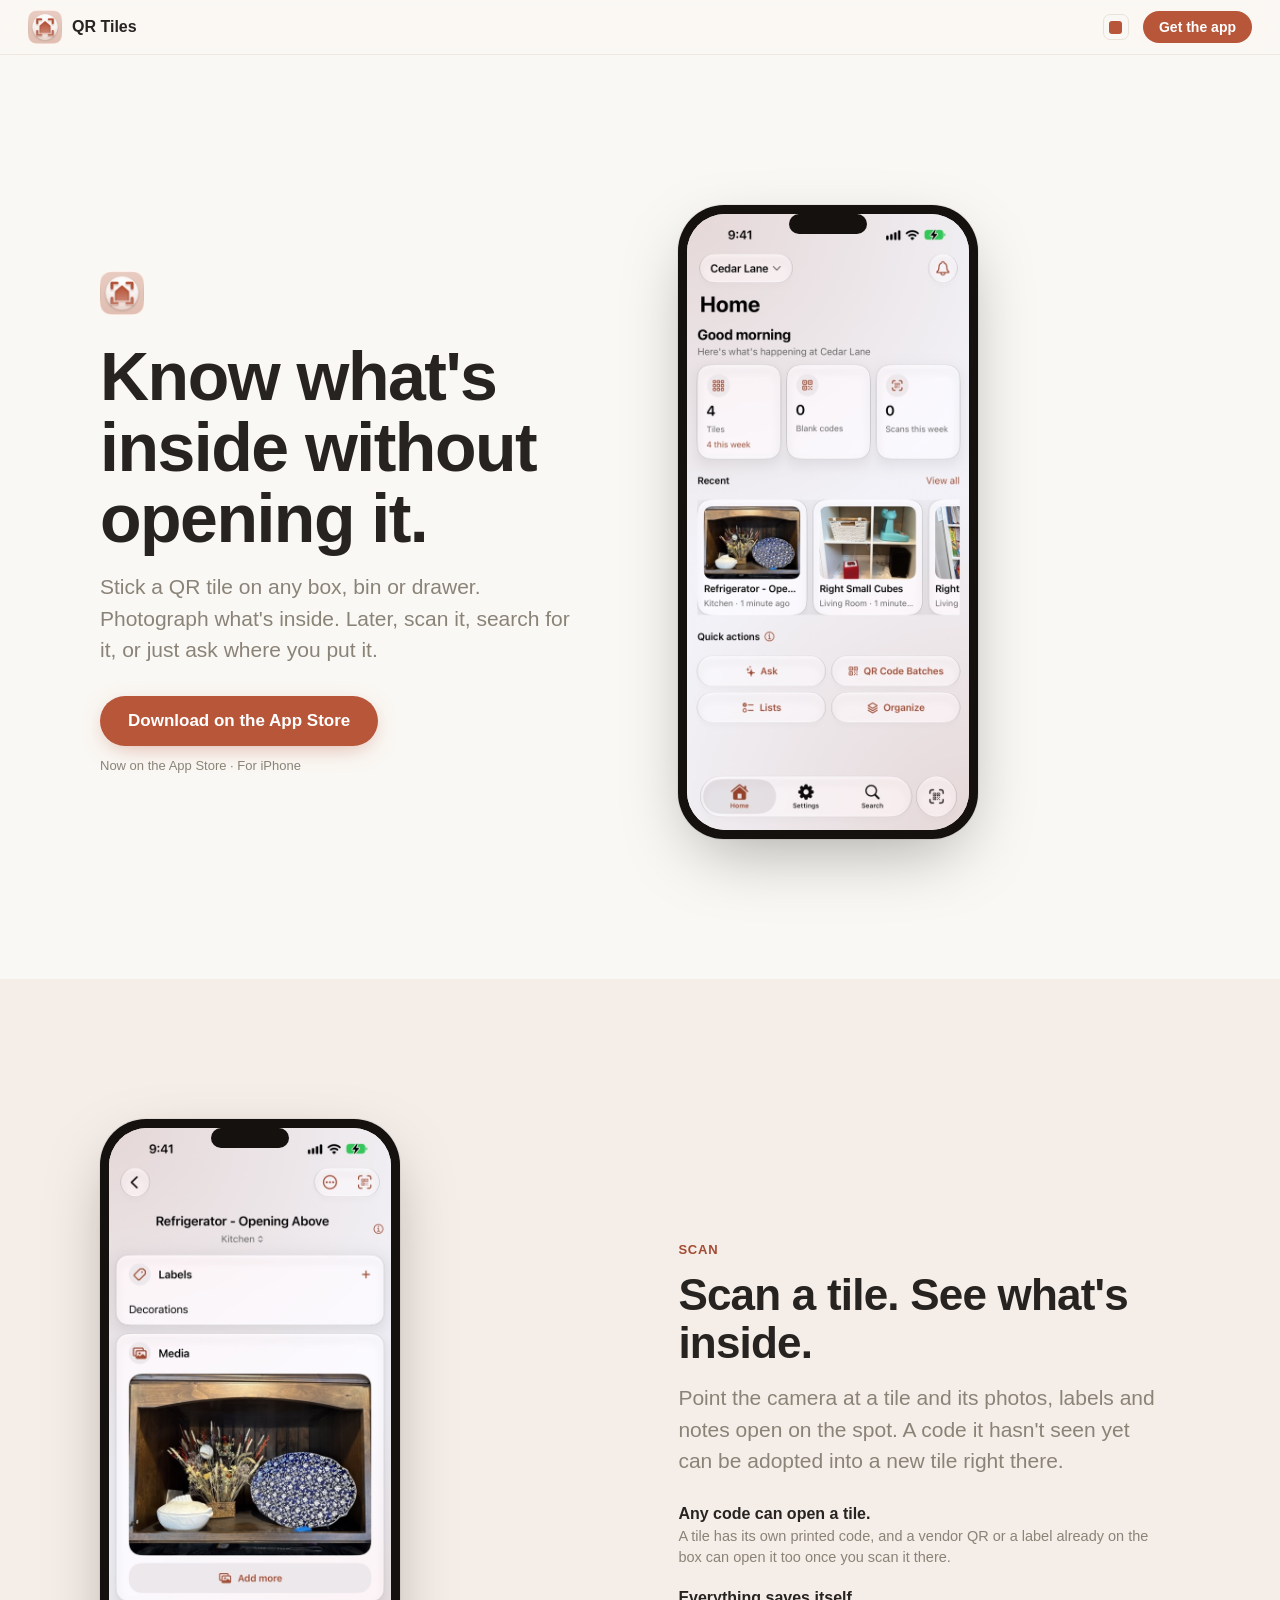
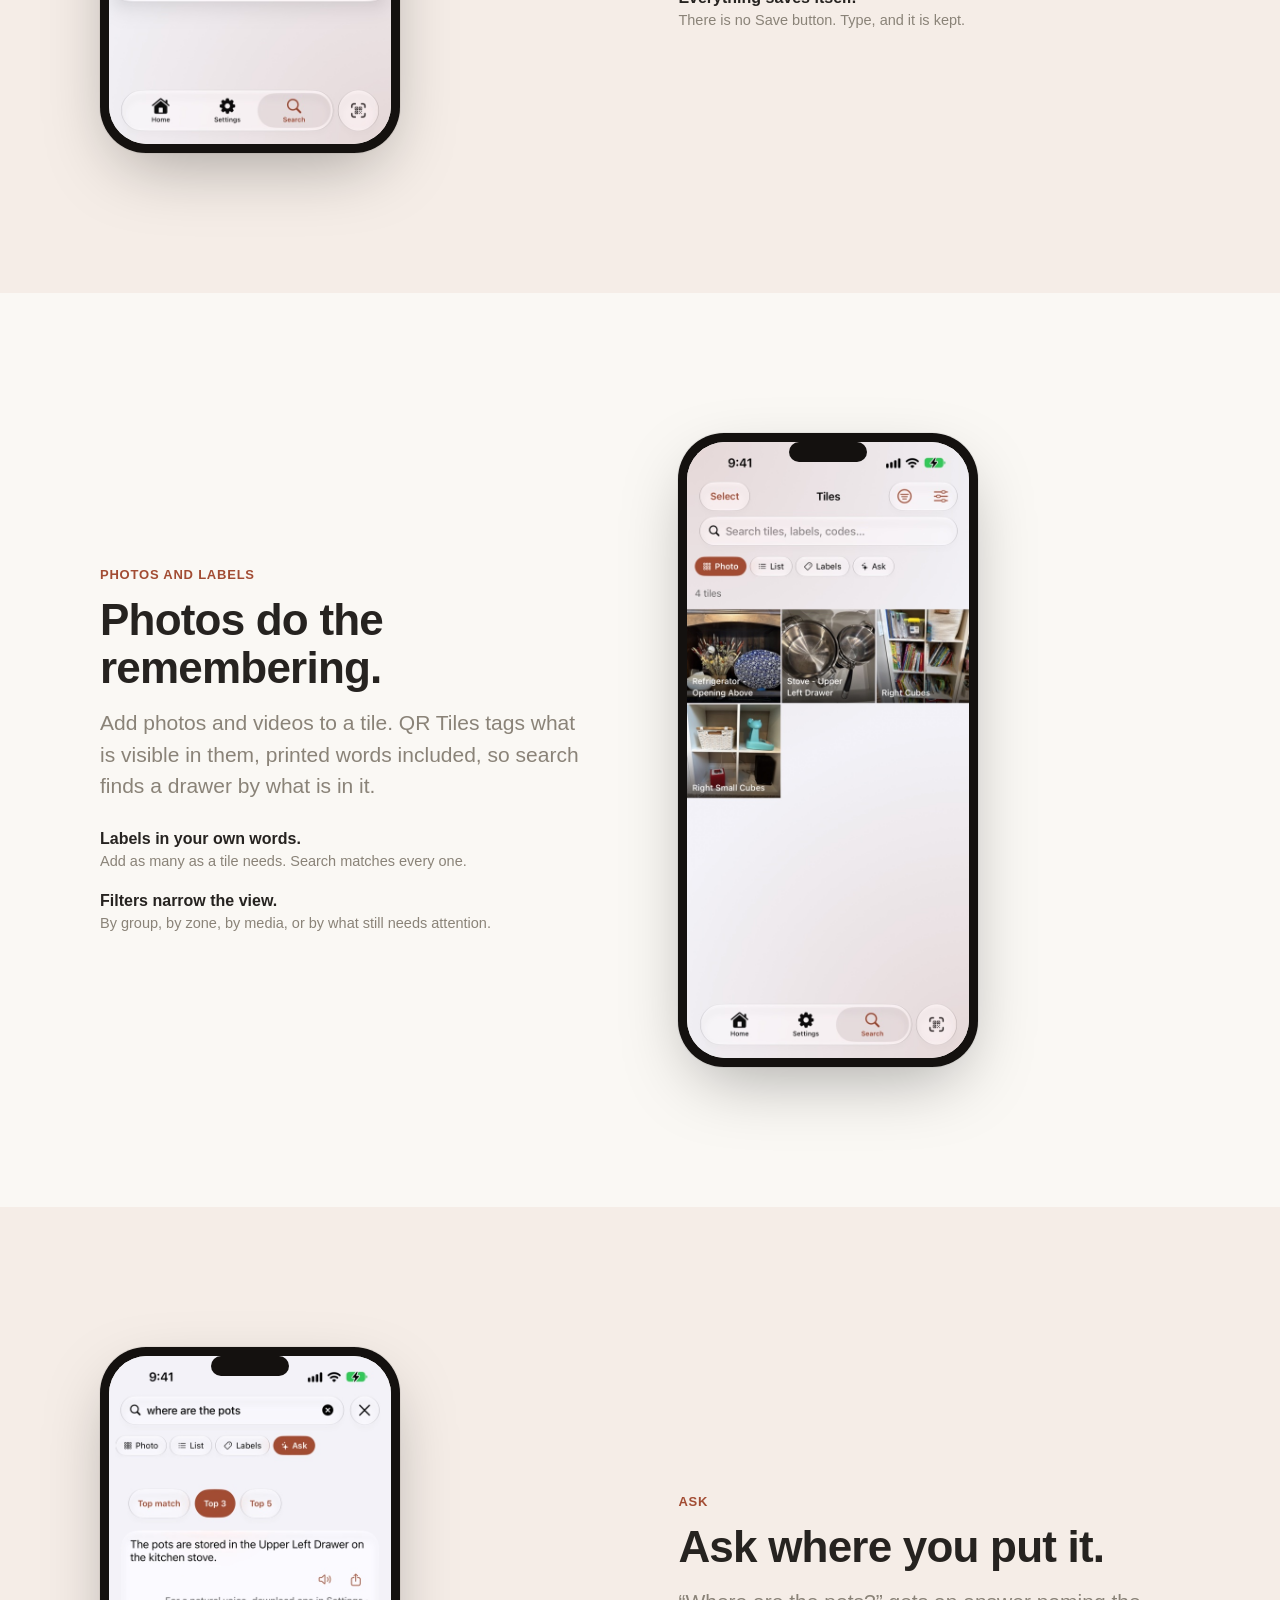
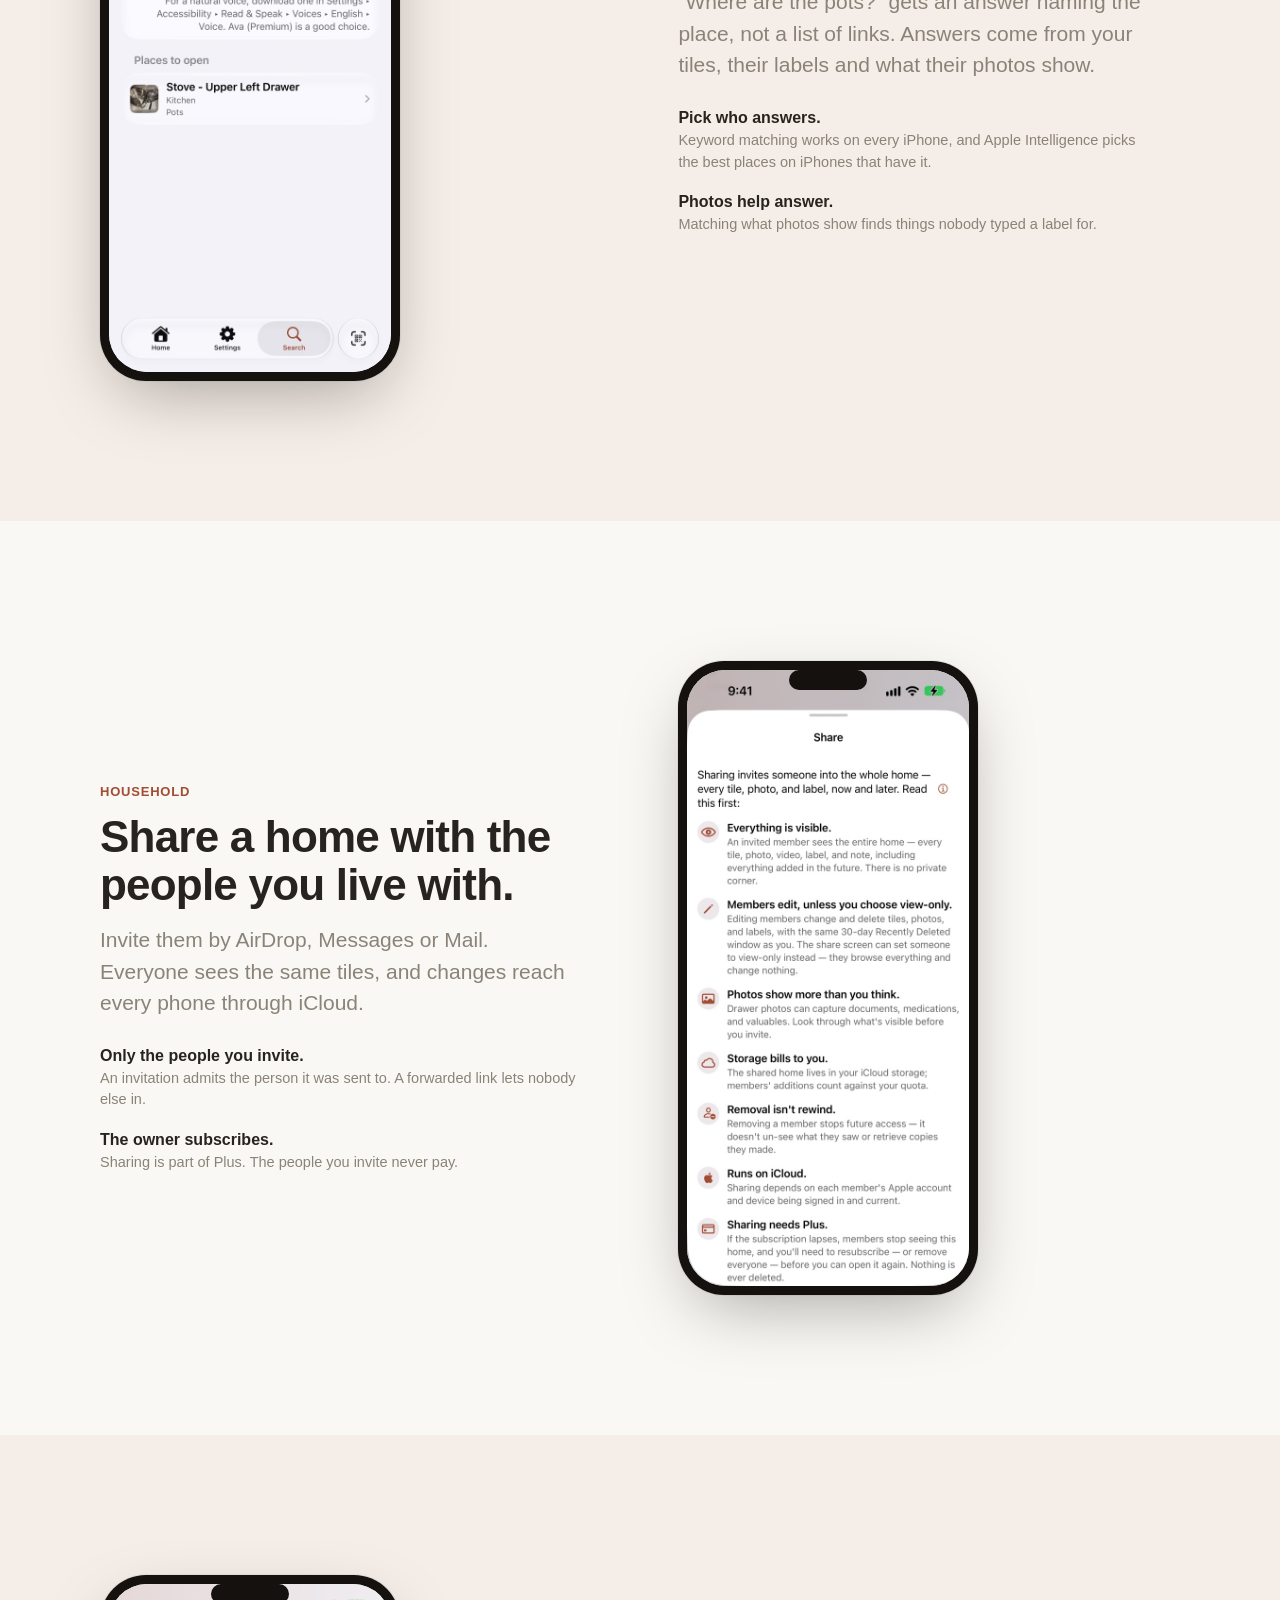
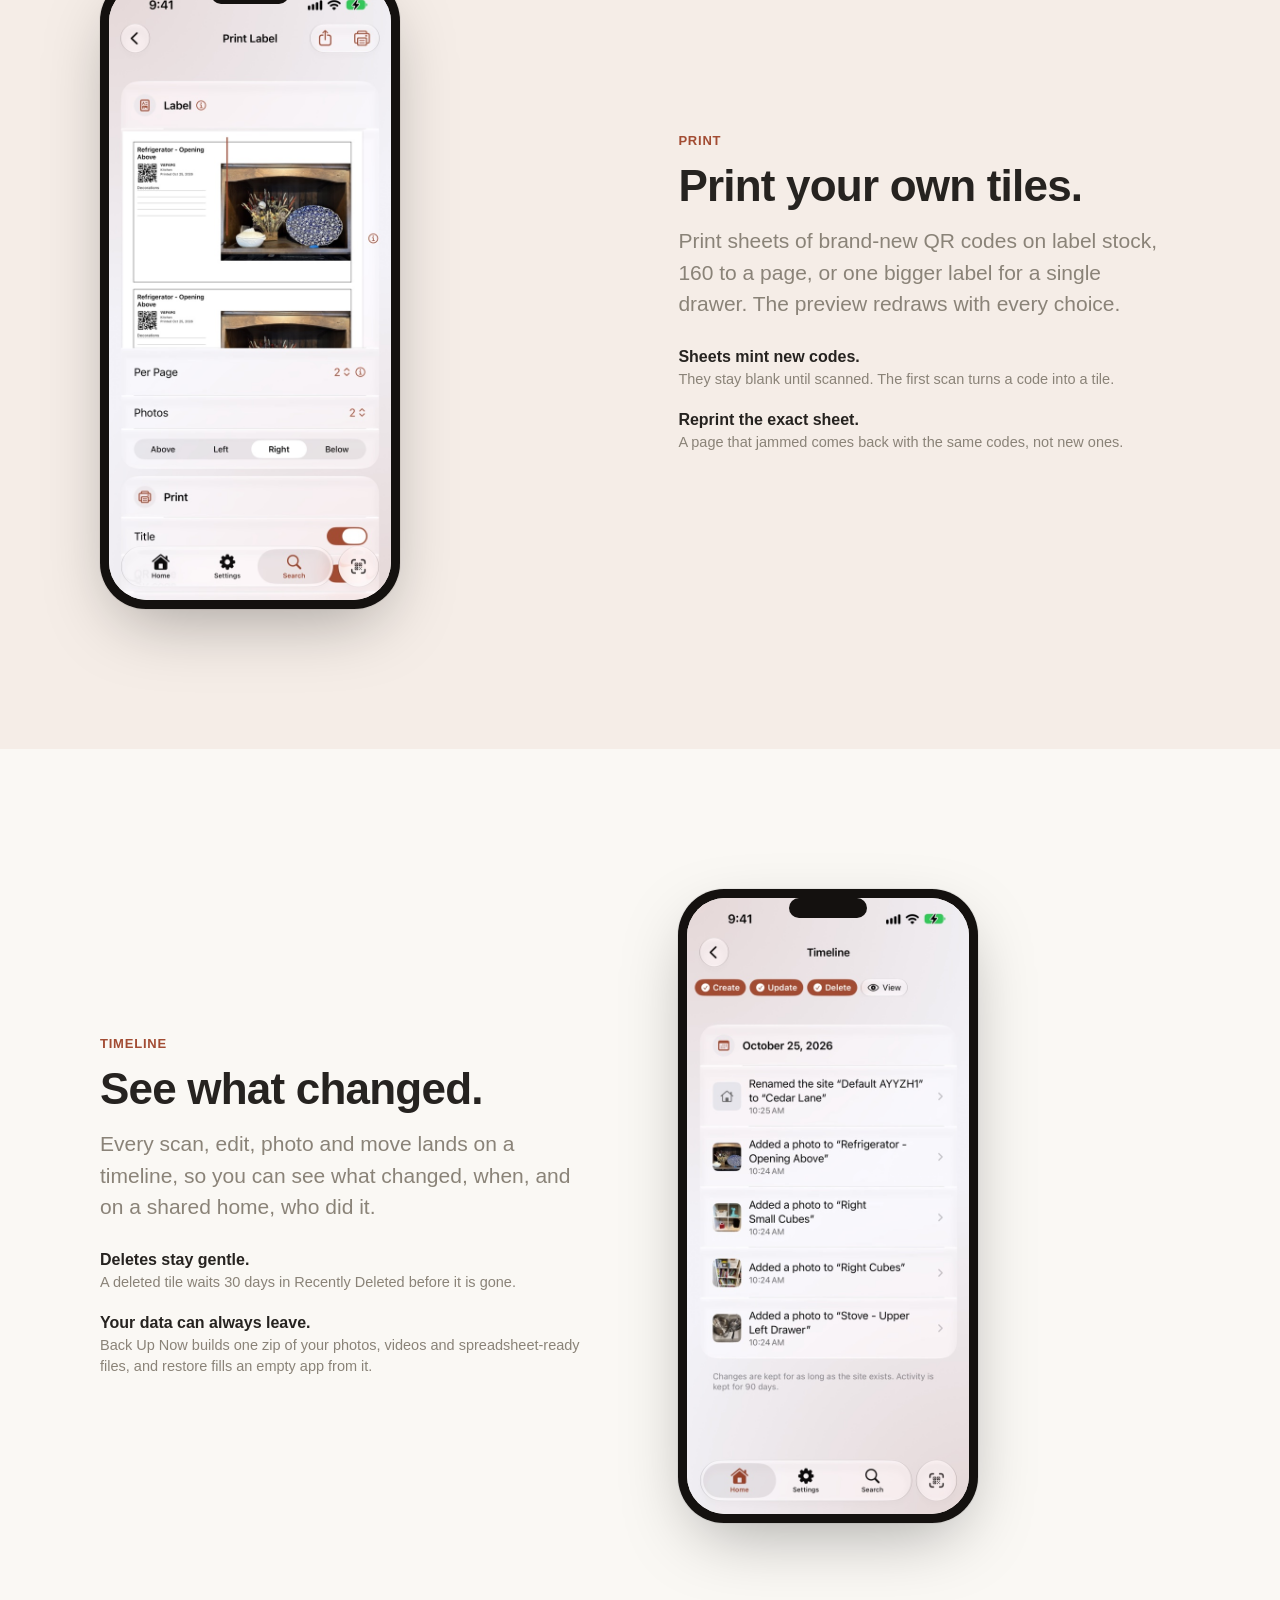
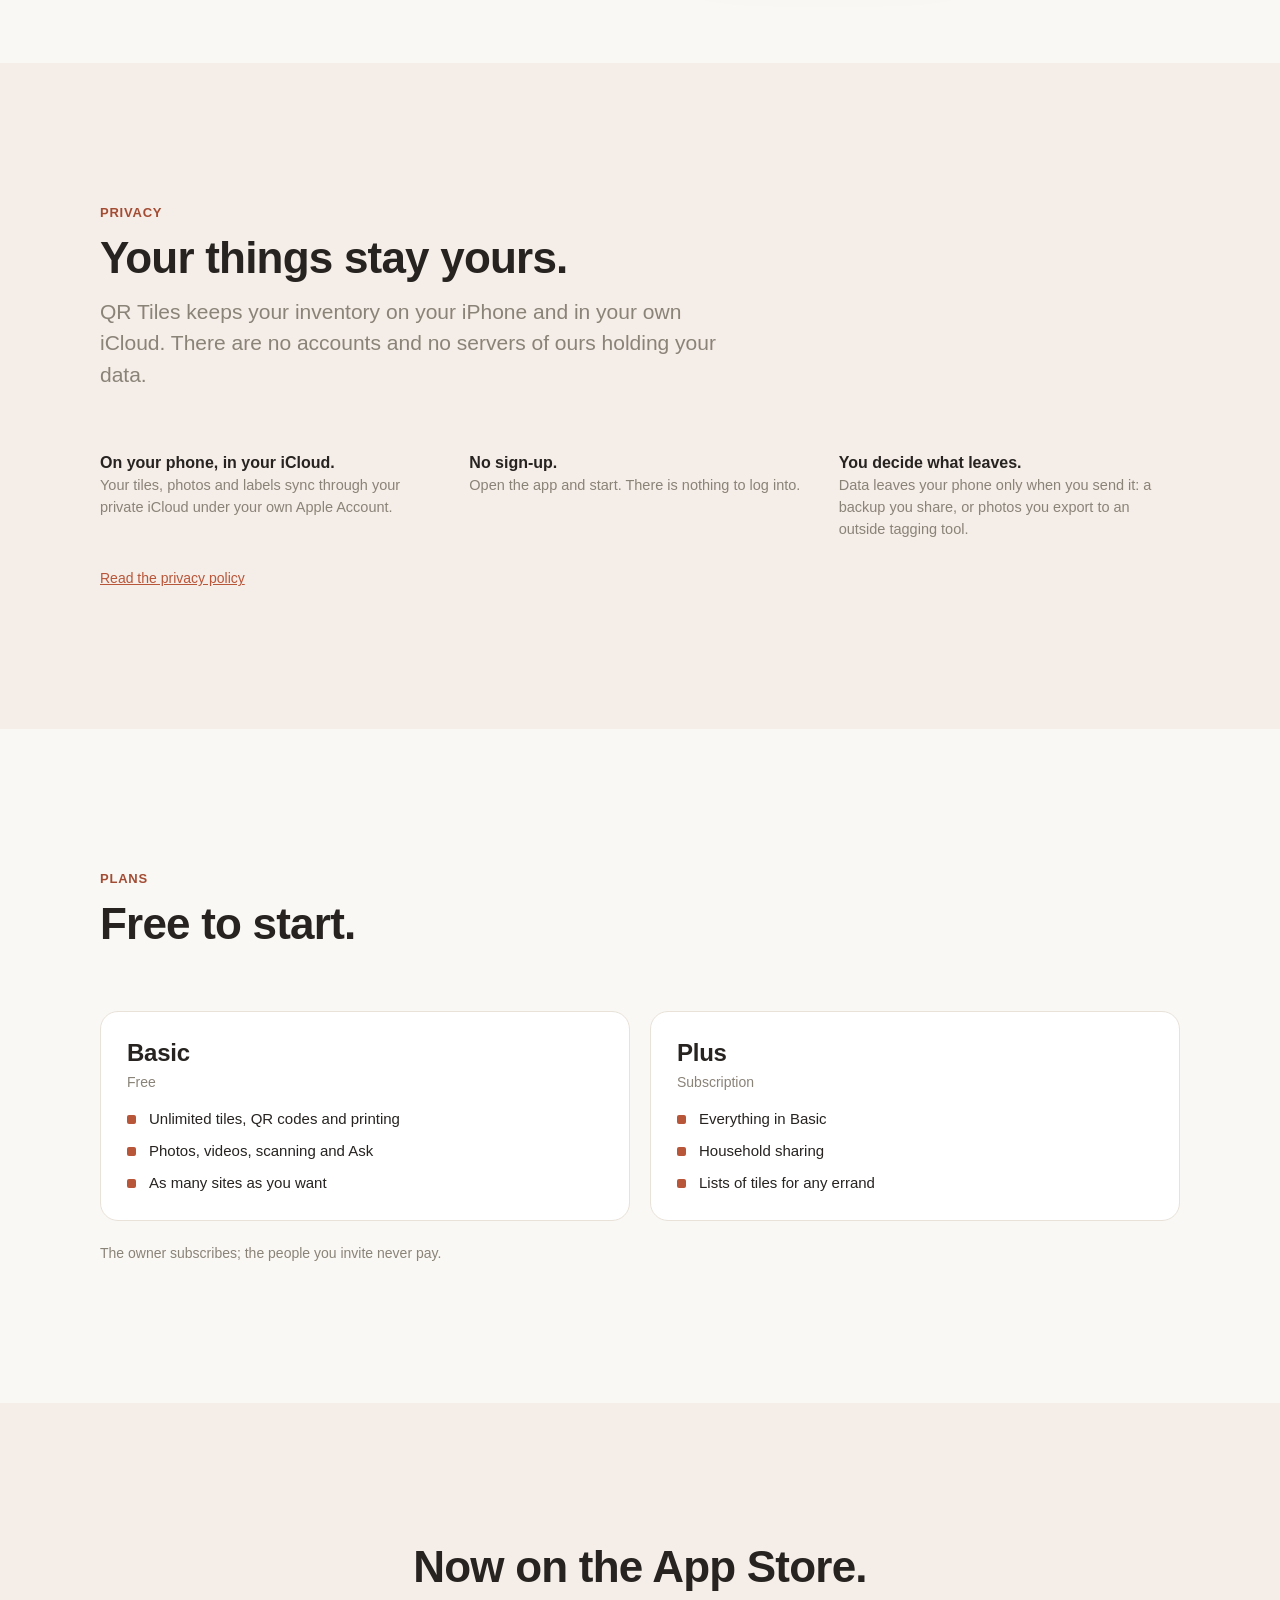
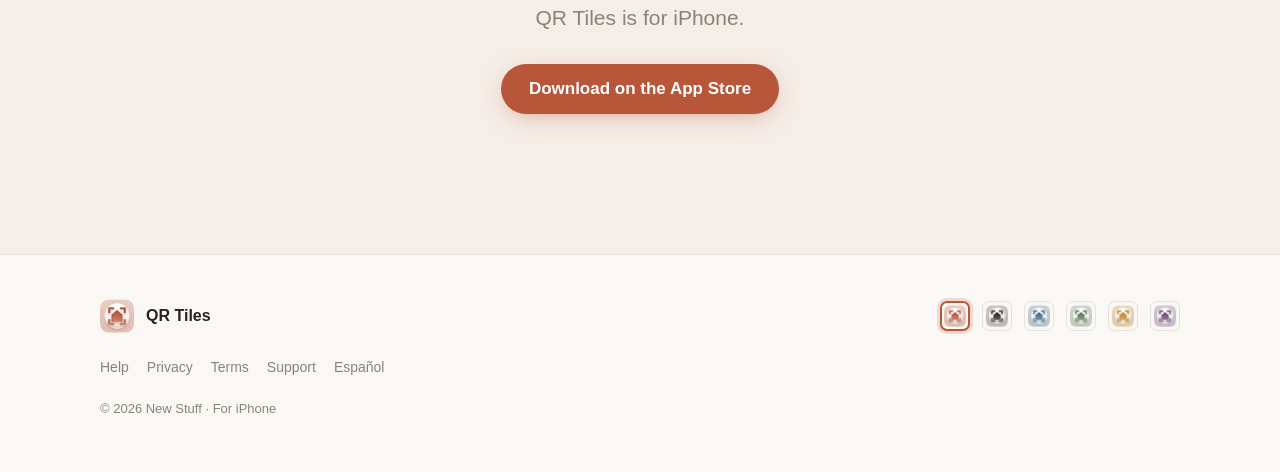
==== commit cb9eb7ad: "The language link lives in the footer alone, by his word that beside the colour dot it confused what" ====
--- a/index.html
+++ b/index.html
@@ -35,7 +35,6 @@
     QR Tiles
   </a>
   <span class="spacer"></span>
-  <a class="hdr-lang" href="/es/" lang="es" hreflang="es" data-lang="es">Español</a>
   <div class="hdr-pick">
     <button class="hdr-dot" aria-label="Change color" aria-expanded="false"><span class="d"></span></button>
     <div class="hdr-pop">
--- a/assets/site.css
+++ b/assets/site.css
@@ -148,12 +148,6 @@
   font-size: 14px; font-weight: 600; padding: 8px 16px; border-radius: 999px; text-decoration: none;
 }
 .hdr-cta .ic { width: 14px; height: 14px; }
-/* the link to this page in the other language */
-.hdr-lang { font-size: 14px; font-weight: 600; color: var(--dim); text-decoration: none; white-space: nowrap; }
-.hdr-lang:hover { color: var(--ink); }
-/* phones: the header carries brand, language link, dot and pill on one line */
-@media (max-width: 440px) { .hdr { gap: 10px; } .hdr-cta { padding: 8px 12px; } }
-@media (max-width: 380px) { .hdr .hdr-brand { font-size: 0; gap: 0; } }
 
 /* discreet color edit: a dot that expands into the row */
 .hdr-pick { position: relative; }
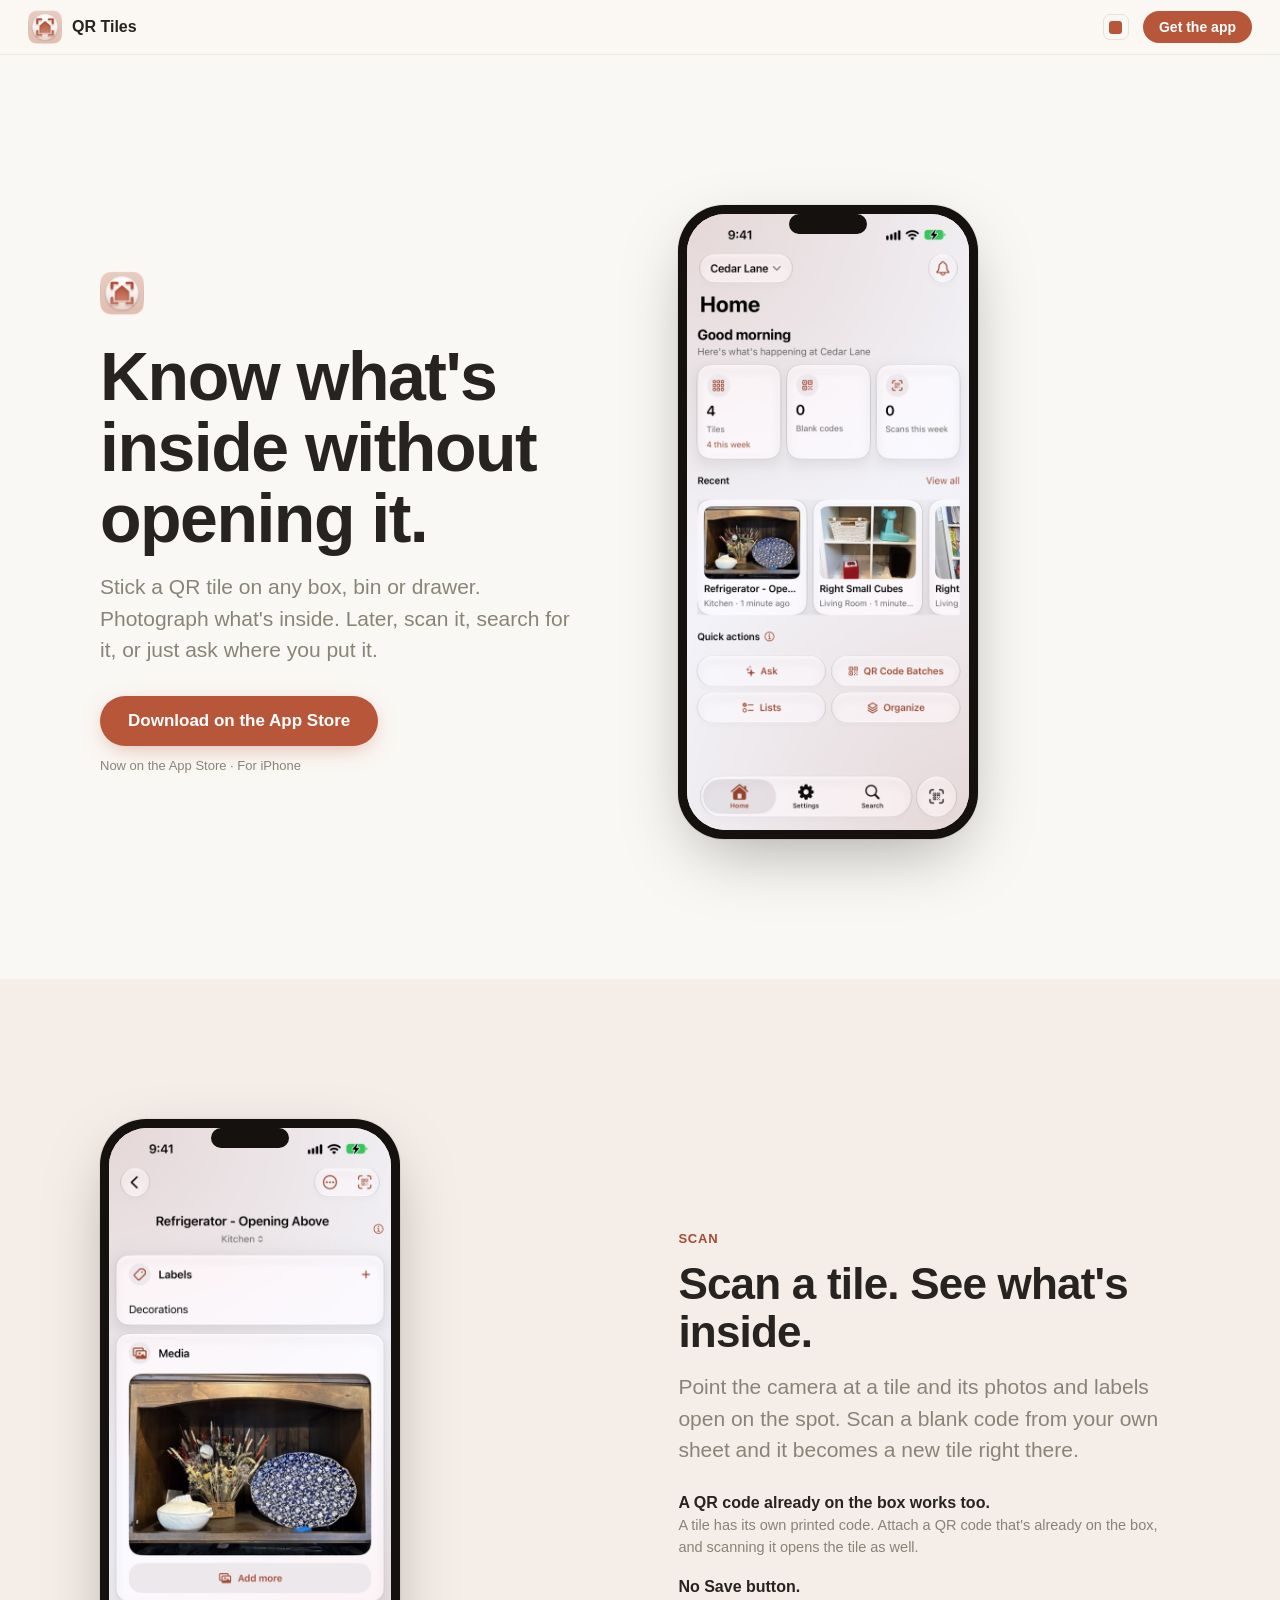
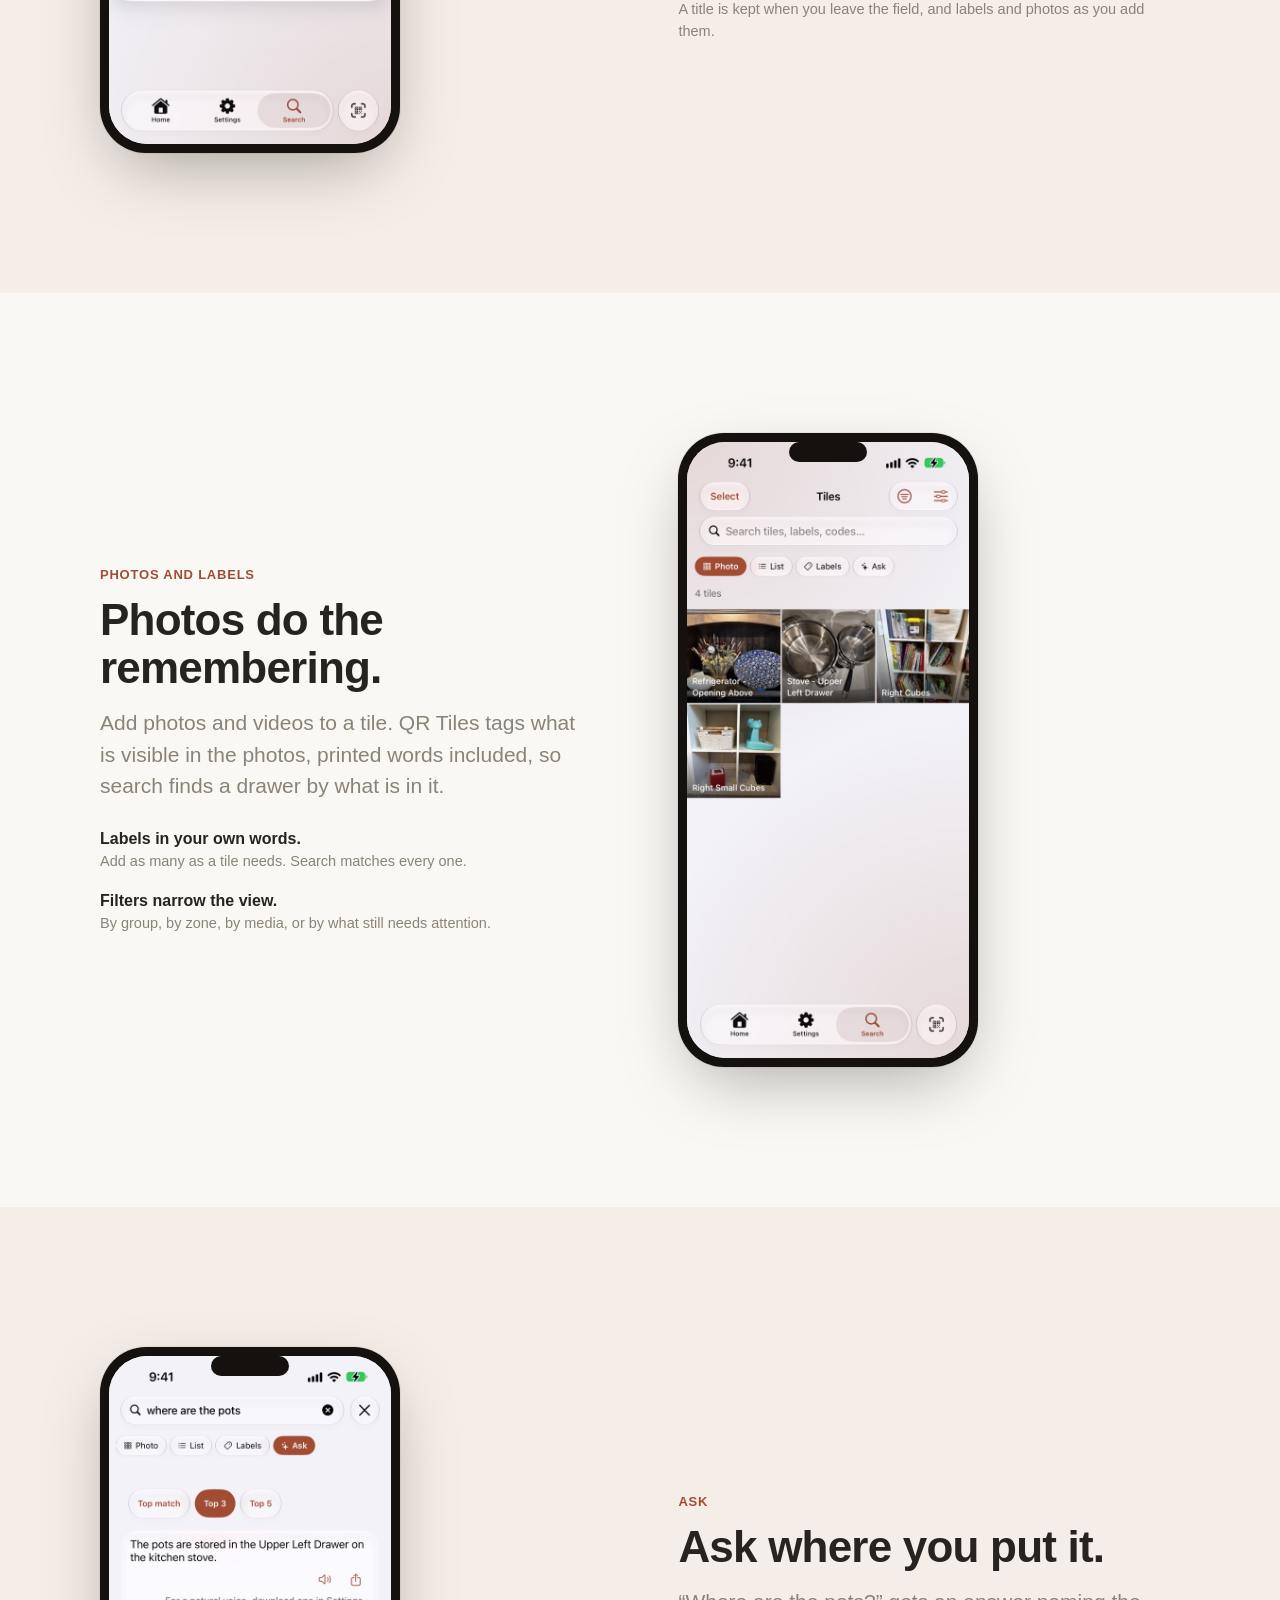
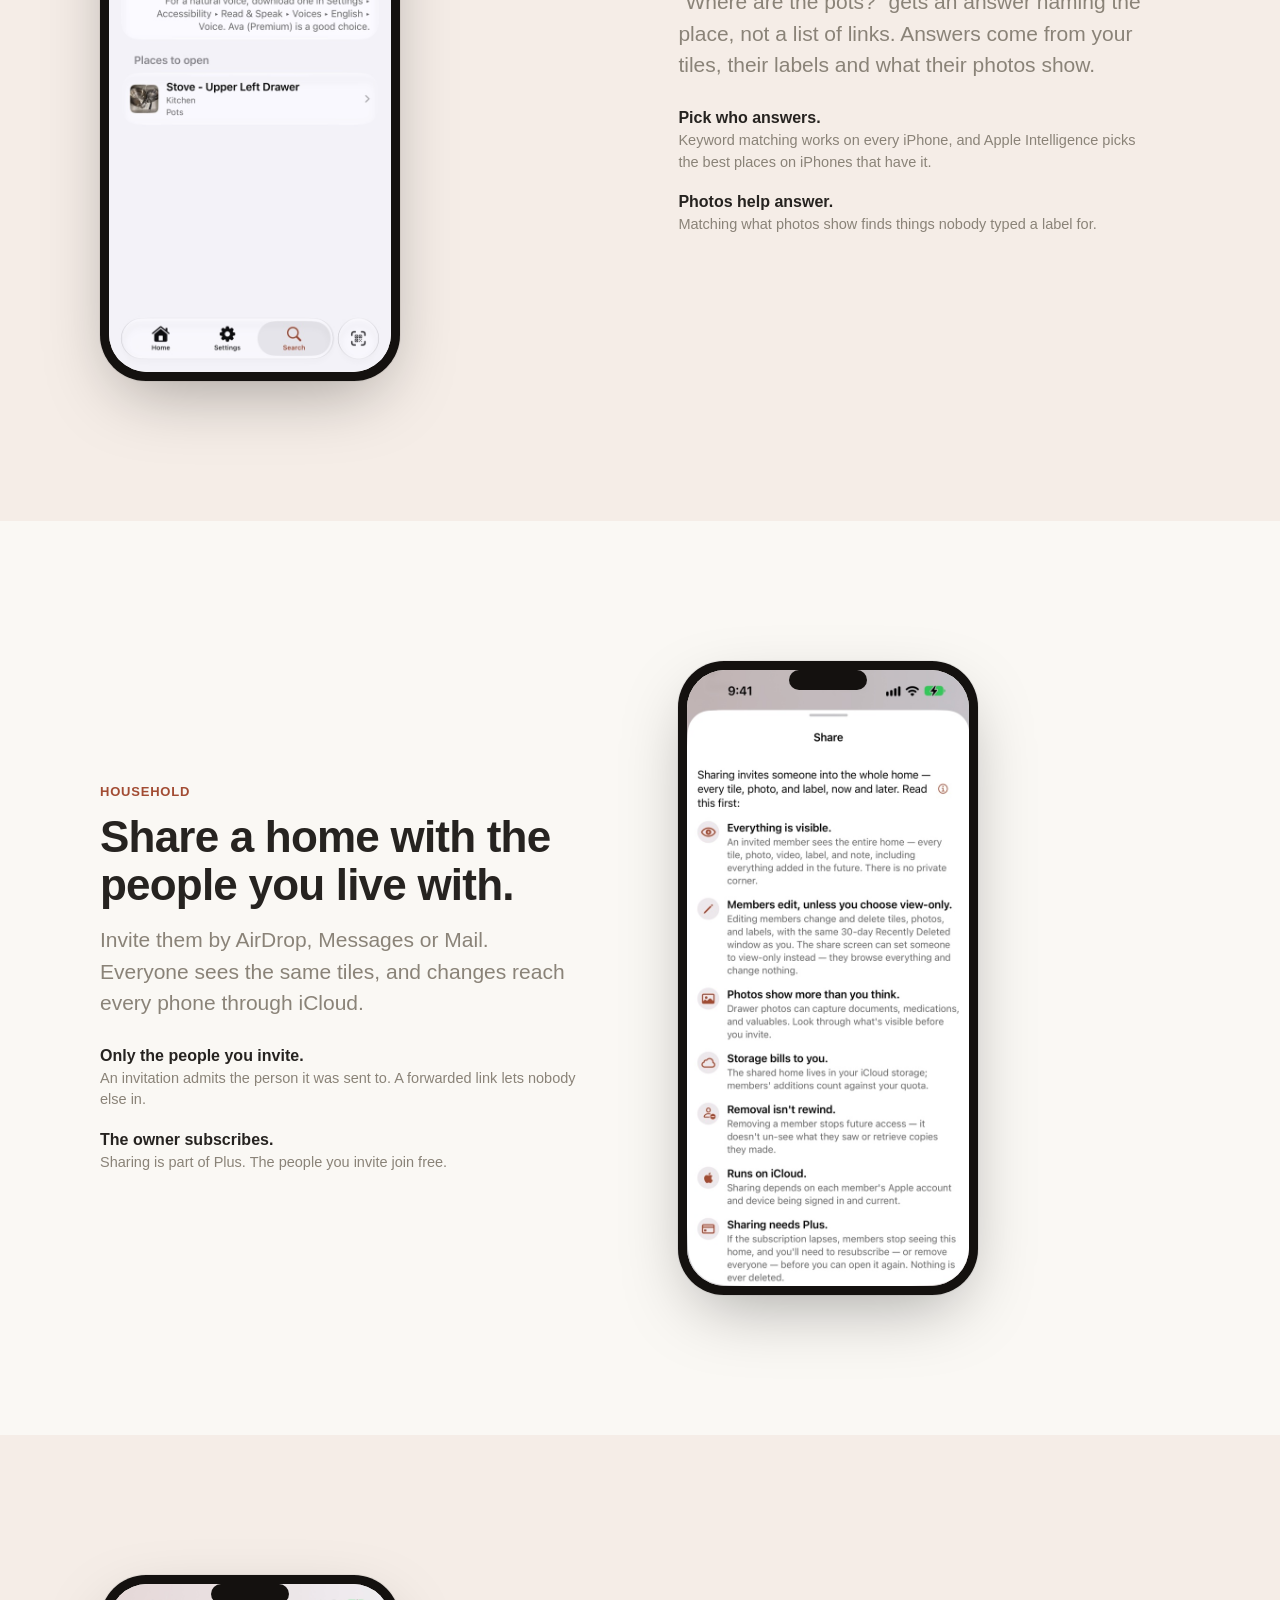
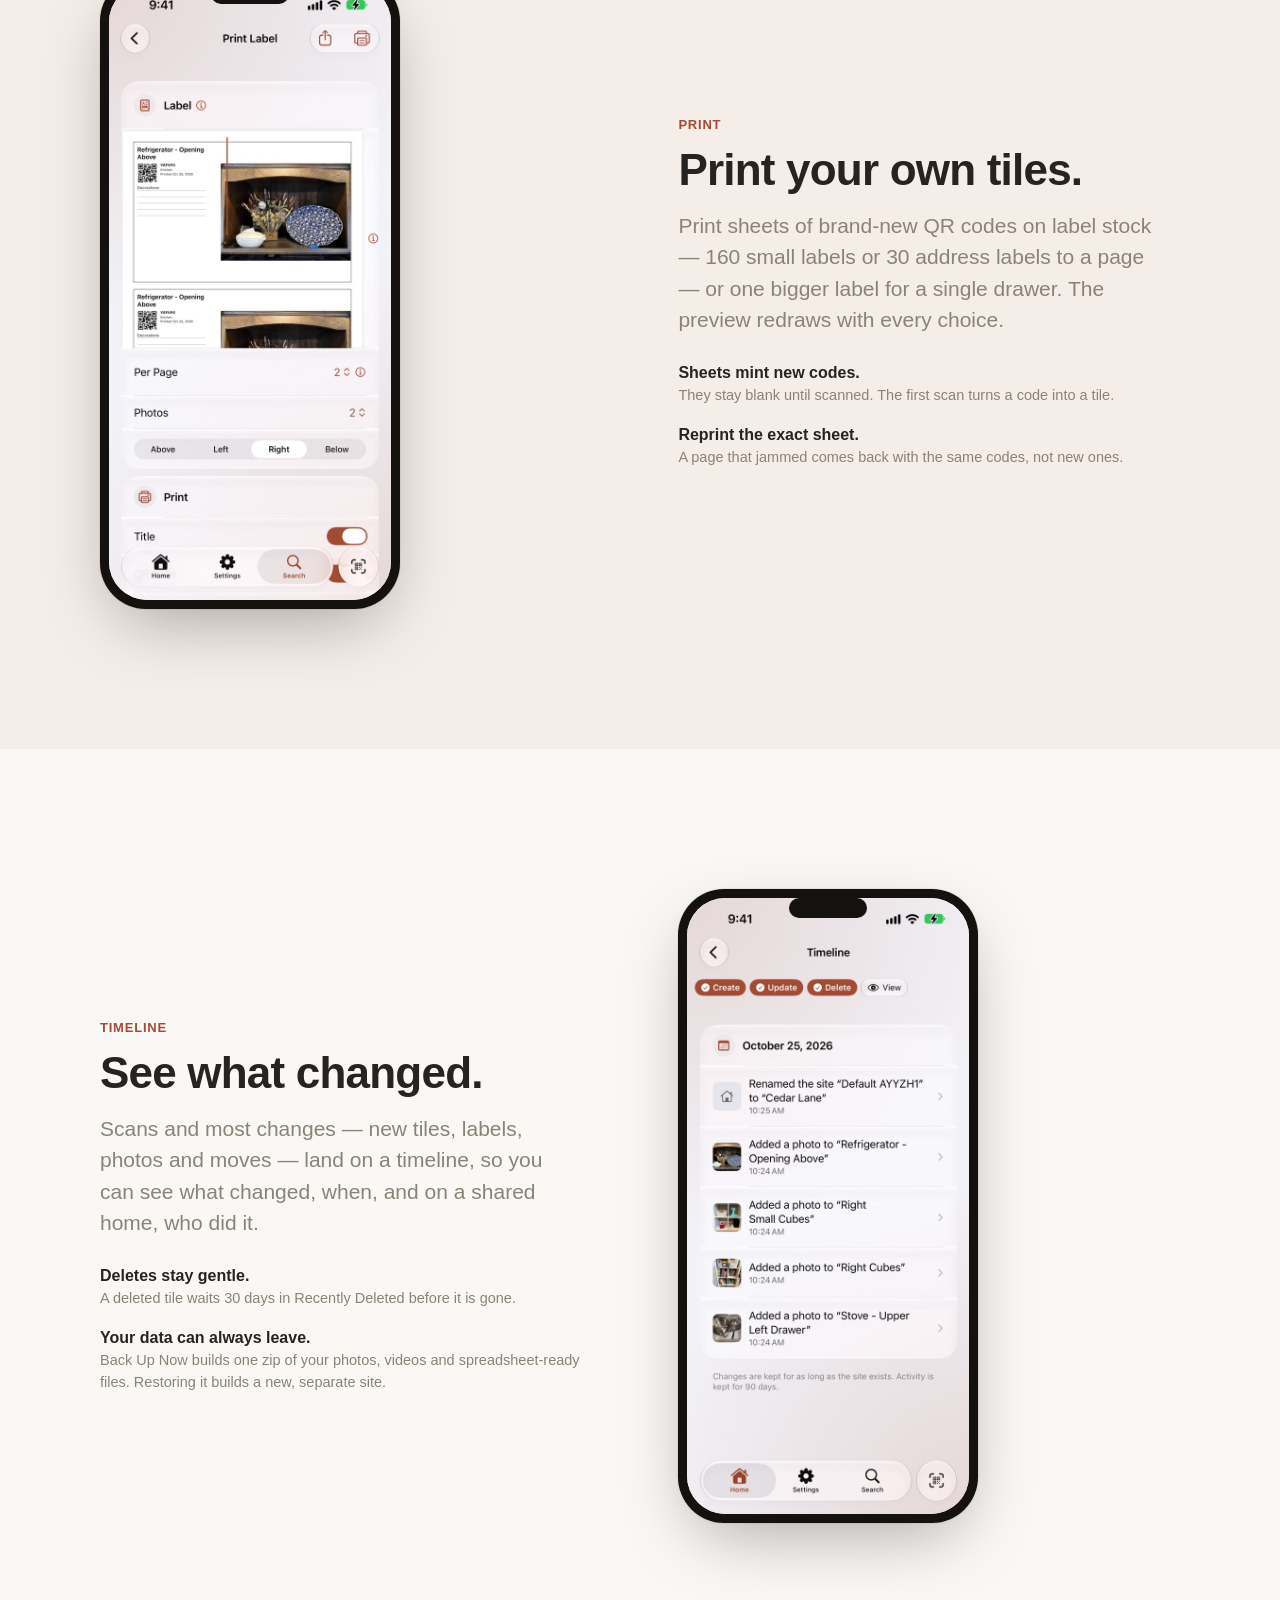
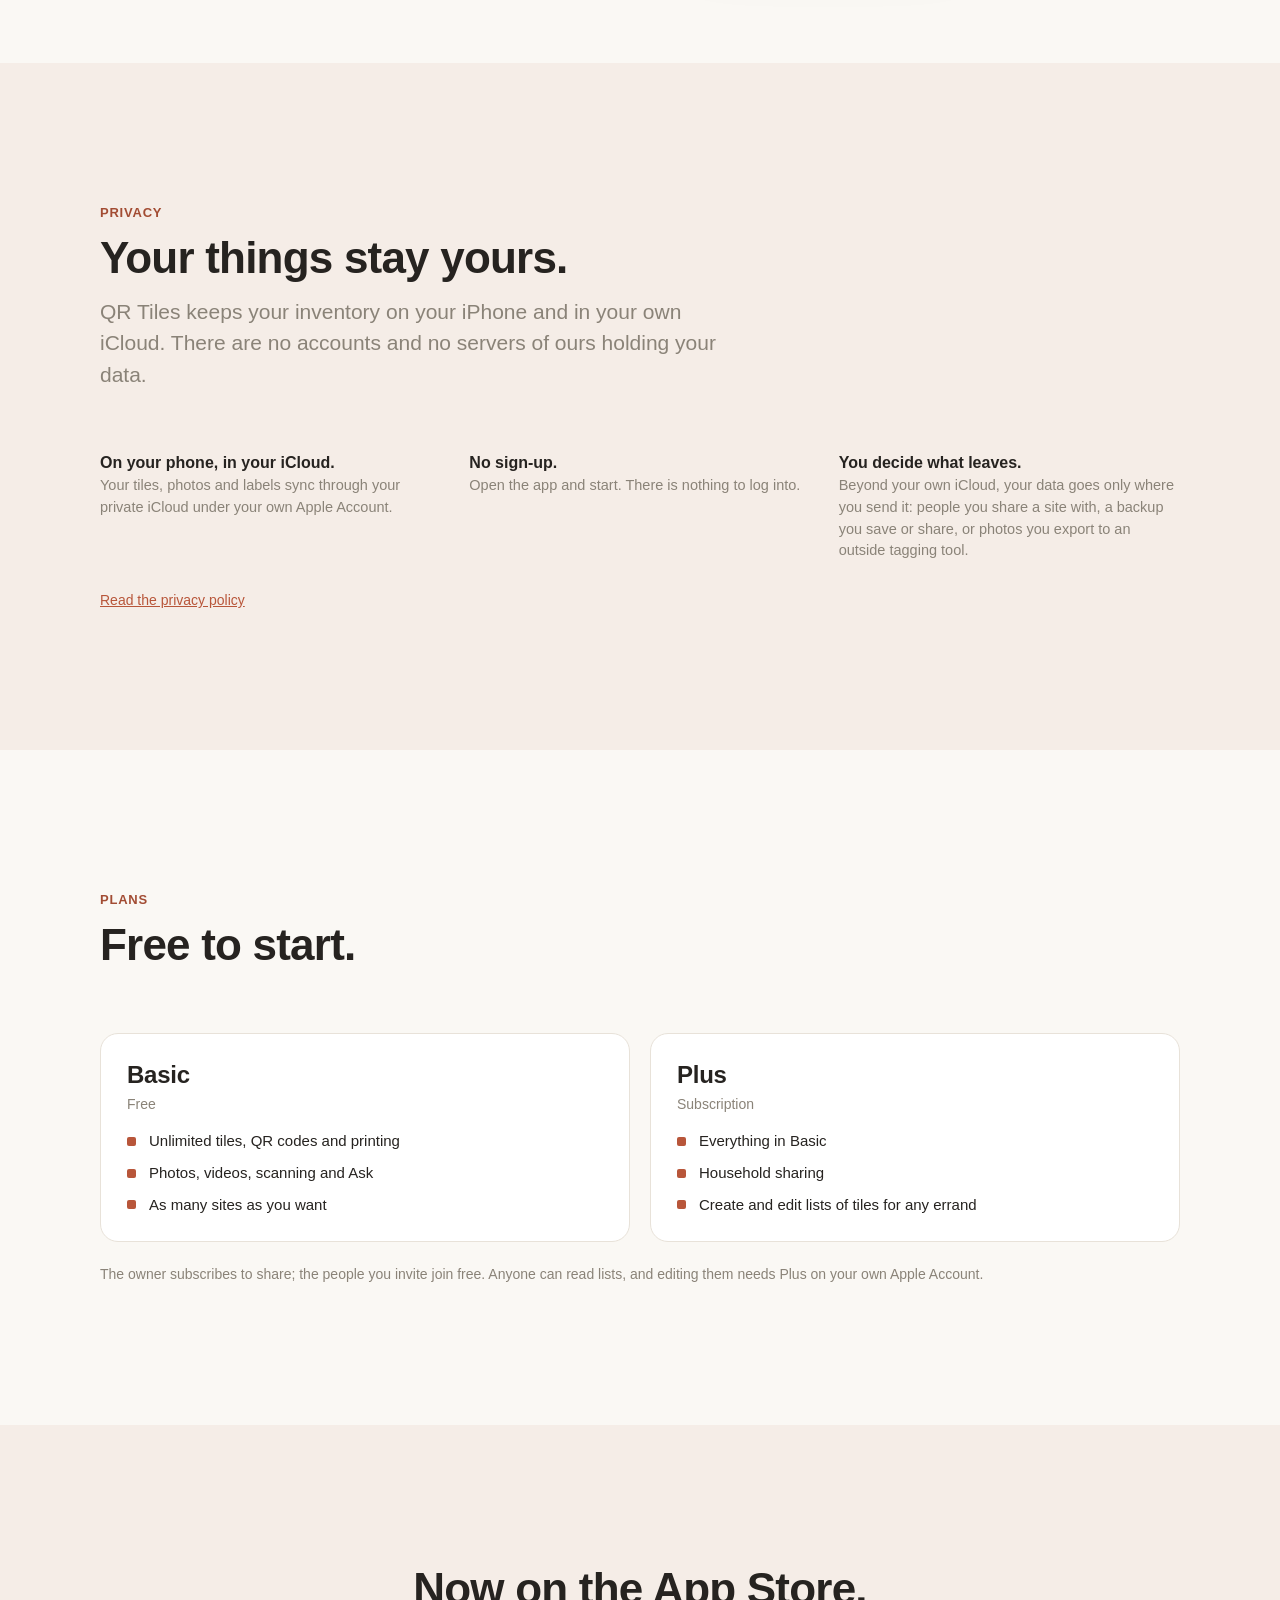
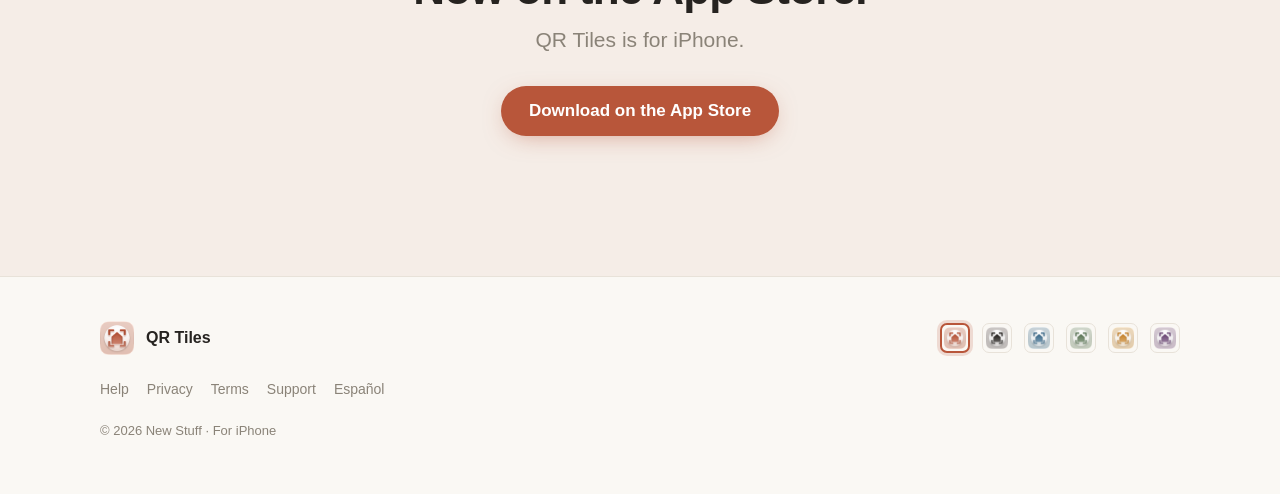
==== commit d9640f8d: "Correct home page claims on restore, printing, sharing, lists and privacy Co-authored-by: gmarquez11" ====
--- a/index.html
+++ b/index.html
@@ -79,10 +79,10 @@
     <div class="duo-copy">
       <p class="kicker">Scan</p>
       <h2 class="h-sec" id="scan-h">Scan a tile. See what's inside.</h2>
-      <p class="lede">Point the camera at a tile and its photos, labels and notes open on the spot. A code it hasn't seen yet can be adopted into a new tile right there.</p>
-      <div class="points">
-        <div class="point"><div><b>Any code can open a tile.</b><p>A tile has its own printed code, and a vendor QR or a label already on the box can open it too once you scan it there.</p></div></div>
-        <div class="point"><div><b>Everything saves itself.</b><p>There is no Save button. Type, and it is kept.</p></div></div>
+      <p class="lede">Point the camera at a tile and its photos and labels open on the spot. Scan a blank code from your own sheet and it becomes a new tile right there.</p>
+      <div class="points">
+        <div class="point"><div><b>A QR code already on the box works too.</b><p>A tile has its own printed code. Attach a QR code that's already on the box, and scanning it opens the tile as well.</p></div></div>
+        <div class="point"><div><b>No Save button.</b><p>A title is kept when you leave the field, and labels and photos as you add them.</p></div></div>
       </div>
     </div>
   </div>
@@ -93,7 +93,7 @@
     <div class="duo-copy">
       <p class="kicker">Photos and labels</p>
       <h2 class="h-sec" id="photos-h">Photos do the remembering.</h2>
-      <p class="lede">Add photos and videos to a tile. QR Tiles tags what is visible in them, printed words included, so search finds a drawer by what is in it.</p>
+      <p class="lede">Add photos and videos to a tile. QR Tiles tags what is visible in the photos, printed words included, so search finds a drawer by what is in it.</p>
       <div class="points">
         <div class="point"><div><b>Labels in your own words.</b><p>Add as many as a tile needs. Search matches every one.</p></div></div>
         <div class="point"><div><b>Filters narrow the view.</b><p>By group, by zone, by media, or by what still needs attention.</p></div></div>
@@ -134,7 +134,7 @@
       <p class="lede">Invite them by AirDrop, Messages or Mail. Everyone sees the same tiles, and changes reach every phone through iCloud.</p>
       <div class="points">
         <div class="point"><div><b>Only the people you invite.</b><p>An invitation admits the person it was sent to. A forwarded link lets nobody else in.</p></div></div>
-        <div class="point"><div><b>The owner subscribes.</b><p>Sharing is part of Plus. The people you invite never pay.</p></div></div>
+        <div class="point"><div><b>The owner subscribes.</b><p>Sharing is part of Plus. The people you invite join free.</p></div></div>
       </div>
     </div>
     <div class="duo-device">
@@ -155,7 +155,7 @@
     <div class="duo-copy">
       <p class="kicker">Print</p>
       <h2 class="h-sec" id="print-h">Print your own tiles.</h2>
-      <p class="lede">Print sheets of brand-new QR codes on label stock, 160 to a page, or one bigger label for a single drawer. The preview redraws with every choice.</p>
+      <p class="lede">Print sheets of brand-new QR codes on label stock — 160 small labels or 30 address labels to a page — or one bigger label for a single drawer. The preview redraws with every choice.</p>
       <div class="points">
         <div class="point"><div><b>Sheets mint new codes.</b><p>They stay blank until scanned. The first scan turns a code into a tile.</p></div></div>
         <div class="point"><div><b>Reprint the exact sheet.</b><p>A page that jammed comes back with the same codes, not new ones.</p></div></div>
@@ -169,10 +169,10 @@
     <div class="duo-copy">
       <p class="kicker">Timeline</p>
       <h2 class="h-sec" id="timeline-h">See what changed.</h2>
-      <p class="lede">Every scan, edit, photo and move lands on a timeline, so you can see what changed, when, and on a shared home, who did it.</p>
+      <p class="lede">Scans and most changes — new tiles, labels, photos and moves — land on a timeline, so you can see what changed, when, and on a shared home, who did it.</p>
       <div class="points">
         <div class="point"><div><b>Deletes stay gentle.</b><p>A deleted tile waits 30 days in Recently Deleted before it is gone.</p></div></div>
-        <div class="point"><div><b>Your data can always leave.</b><p>Back Up Now builds one zip of your photos, videos and spreadsheet-ready files, and restore fills an empty app from it.</p></div></div>
+        <div class="point"><div><b>Your data can always leave.</b><p>Back Up Now builds one zip of your photos, videos and spreadsheet-ready files. Restoring it builds a new, separate site.</p></div></div>
       </div>
     </div>
     <div class="duo-device">
@@ -193,7 +193,7 @@
     <div class="points privacy-points">
       <div class="point"><div><b>On your phone, in your iCloud.</b><p>Your tiles, photos and labels sync through your private iCloud under your own Apple Account.</p></div></div>
       <div class="point"><div><b>No sign-up.</b><p>Open the app and start. There is nothing to log into.</p></div></div>
-      <div class="point"><div><b>You decide what leaves.</b><p>Data leaves your phone only when you send it: a backup you share, or photos you export to an outside tagging tool.</p></div></div>
+      <div class="point"><div><b>You decide what leaves.</b><p>Beyond your own iCloud, your data goes only where you send it: people you share a site with, a backup you save or share, or photos you export to an outside tagging tool.</p></div></div>
     </div>
     <p class="meta privacy-more"><a href="/privacy/">Read the privacy policy</a></p>
   </div>
@@ -221,11 +221,11 @@
         <ul>
           <li>Everything in Basic</li>
           <li>Household sharing</li>
-          <li>Lists of tiles for any errand</li>
+          <li>Create and edit lists of tiles for any errand</li>
         </ul>
       </div>
     </div>
-    <p class="meta plans-note">The owner subscribes; the people you invite never pay.</p>
+    <p class="meta plans-note">The owner subscribes to share; the people you invite join free. Anyone can read lists, and editing them needs Plus on your own Apple Account.</p>
   </div>
 </section>
 
--- a/assets/site.css
+++ b/assets/site.css
@@ -349,3 +349,71 @@
 .closing { text-align: center; }
 .closing .sec-inner { max-width: 640px; }
 .closing .lede { margin-top: 12px; }
+
+/* ---------- help ---------- */
+
+/* Help words sit on --paper and --card, so links take --accent-ink-surface,
+   not the base --accent rule. */
+.help { overflow-wrap: break-word; }
+.help a { color: var(--accent-ink-surface); text-underline-offset: 2px; }
+.help a:focus-visible { outline: 2px solid var(--accent); outline-offset: 2px; border-radius: 4px; }
+.help b { font-weight: 600; color: var(--ink); }
+.help h2, .help h3, .help-toc { scroll-margin-top: 76px; }
+.help-head { max-width: 680px; }
+.help .help-head .prose-date { margin-bottom: 14px; }
+.help .help-lede { font-size: 17px; margin-bottom: 32px; }
+
+.help-toc {
+  display: grid; grid-template-columns: repeat(auto-fill, minmax(210px, 1fr)); column-gap: 28px;
+  background: var(--card); border: 1px solid var(--rule); border-radius: 18px;
+  padding: 20px 22px 16px; margin-bottom: 44px;
+}
+.help .help-toc .help-toc-title { grid-column: 1 / -1; font-size: 13px; font-weight: 650; letter-spacing: 0.06em; text-transform: uppercase; color: var(--ink); margin-bottom: 4px; }
+.help .help-toc .help-toc-h { font-size: 14px; font-weight: 650; color: var(--ink); margin: 12px 0 2px; }
+.help .help-toc ul { list-style: none; padding: 0; margin: 0; }
+.help .help-toc li { font-size: 15px; line-height: 1.35; margin: 0; }
+.help .help-toc a { display: block; padding: 5px 0; text-decoration: none; }
+.help .help-toc a:hover { text-decoration: underline; }
+
+.help-sec + .help-sec { border-top: 1px solid var(--rule); margin-top: 40px; }
+.help .help-sec > h2 { margin-top: 36px; }
+.help .help-sec:first-child > h2 { margin-top: 0; }
+.help .help-steps li::marker { color: var(--accent-ink-surface); font-weight: 650; }
+.help .help-steps ul { margin: 8px 0 4px; }
+
+.help-dl { margin-bottom: 16px; }
+.help-dl dt { font-size: 16px; font-weight: 650; line-height: 1.45; color: var(--ink); margin-top: 14px; }
+.help-dl dt:first-child { margin-top: 0; }
+.help-dl dd { font-size: 16px; line-height: 1.65; color: color-mix(in srgb, var(--ink) 88%, var(--dim)); margin-top: 2px; }
+.help-faq dt { margin-top: 20px; }
+
+.help-need, .help-note {
+  background: var(--card); border: 1px solid var(--rule); border-left: 3px solid var(--accent);
+  border-radius: 12px; padding: 14px 18px 4px; margin-bottom: 18px;
+}
+.help .help-need ul, .help .help-note ul { margin-bottom: 10px; }
+.help .help-result, .help .help-tip {
+  background: var(--card); border: 1px solid var(--rule); border-radius: 12px; padding: 12px 16px;
+}
+.help .help-label { font-size: 13px; font-weight: 650; letter-spacing: 0.05em; text-transform: uppercase; color: var(--ink); }
+.help p.help-label { margin-bottom: 6px; }
+.help span.help-label { margin-right: 8px; }
+.help .help-top { font-size: 14px; margin: 18px 0 0; }
+.help .help-top a { text-decoration: none; }
+.help .help-top a:hover { text-decoration: underline; }
+
+@media (min-width: 1000px) {
+  .prose.help { max-width: 1080px; }
+  .help-layout { display: grid; grid-template-columns: 248px minmax(0, 680px); gap: 56px; justify-content: space-between; align-items: start; }
+  .help-toc {
+    position: sticky; top: 80px; max-height: calc(100vh - 104px); overflow-y: auto;
+    grid-template-columns: 1fr; padding: 18px 20px 14px; margin-bottom: 0;
+  }
+  .help .help-toc li { font-size: 14px; }
+  .help .help-toc a { padding: 4px 0; }
+  .help .help-top { display: none; }
+}
+@media (max-width: 640px) {
+  .help-toc { padding: 18px 18px 14px; }
+  .help-need, .help-note { padding: 12px 14px 2px; }
+}
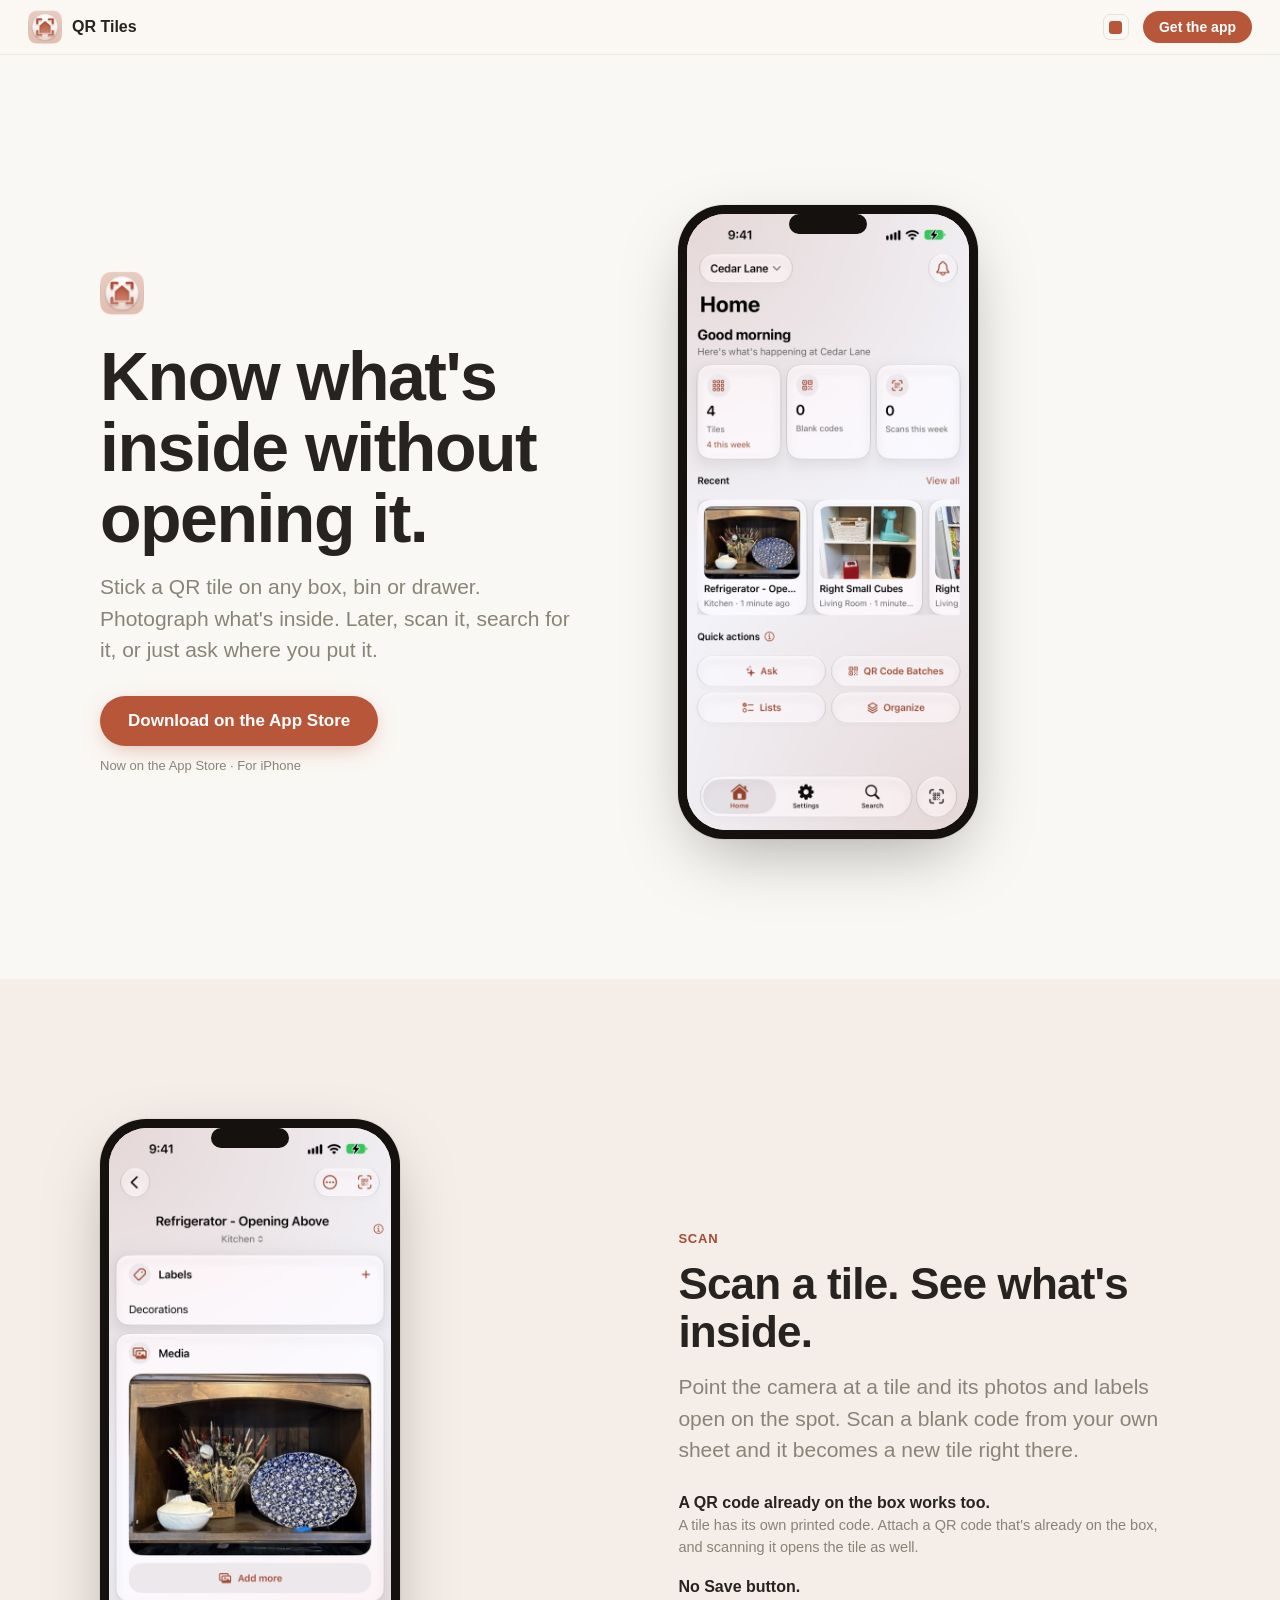
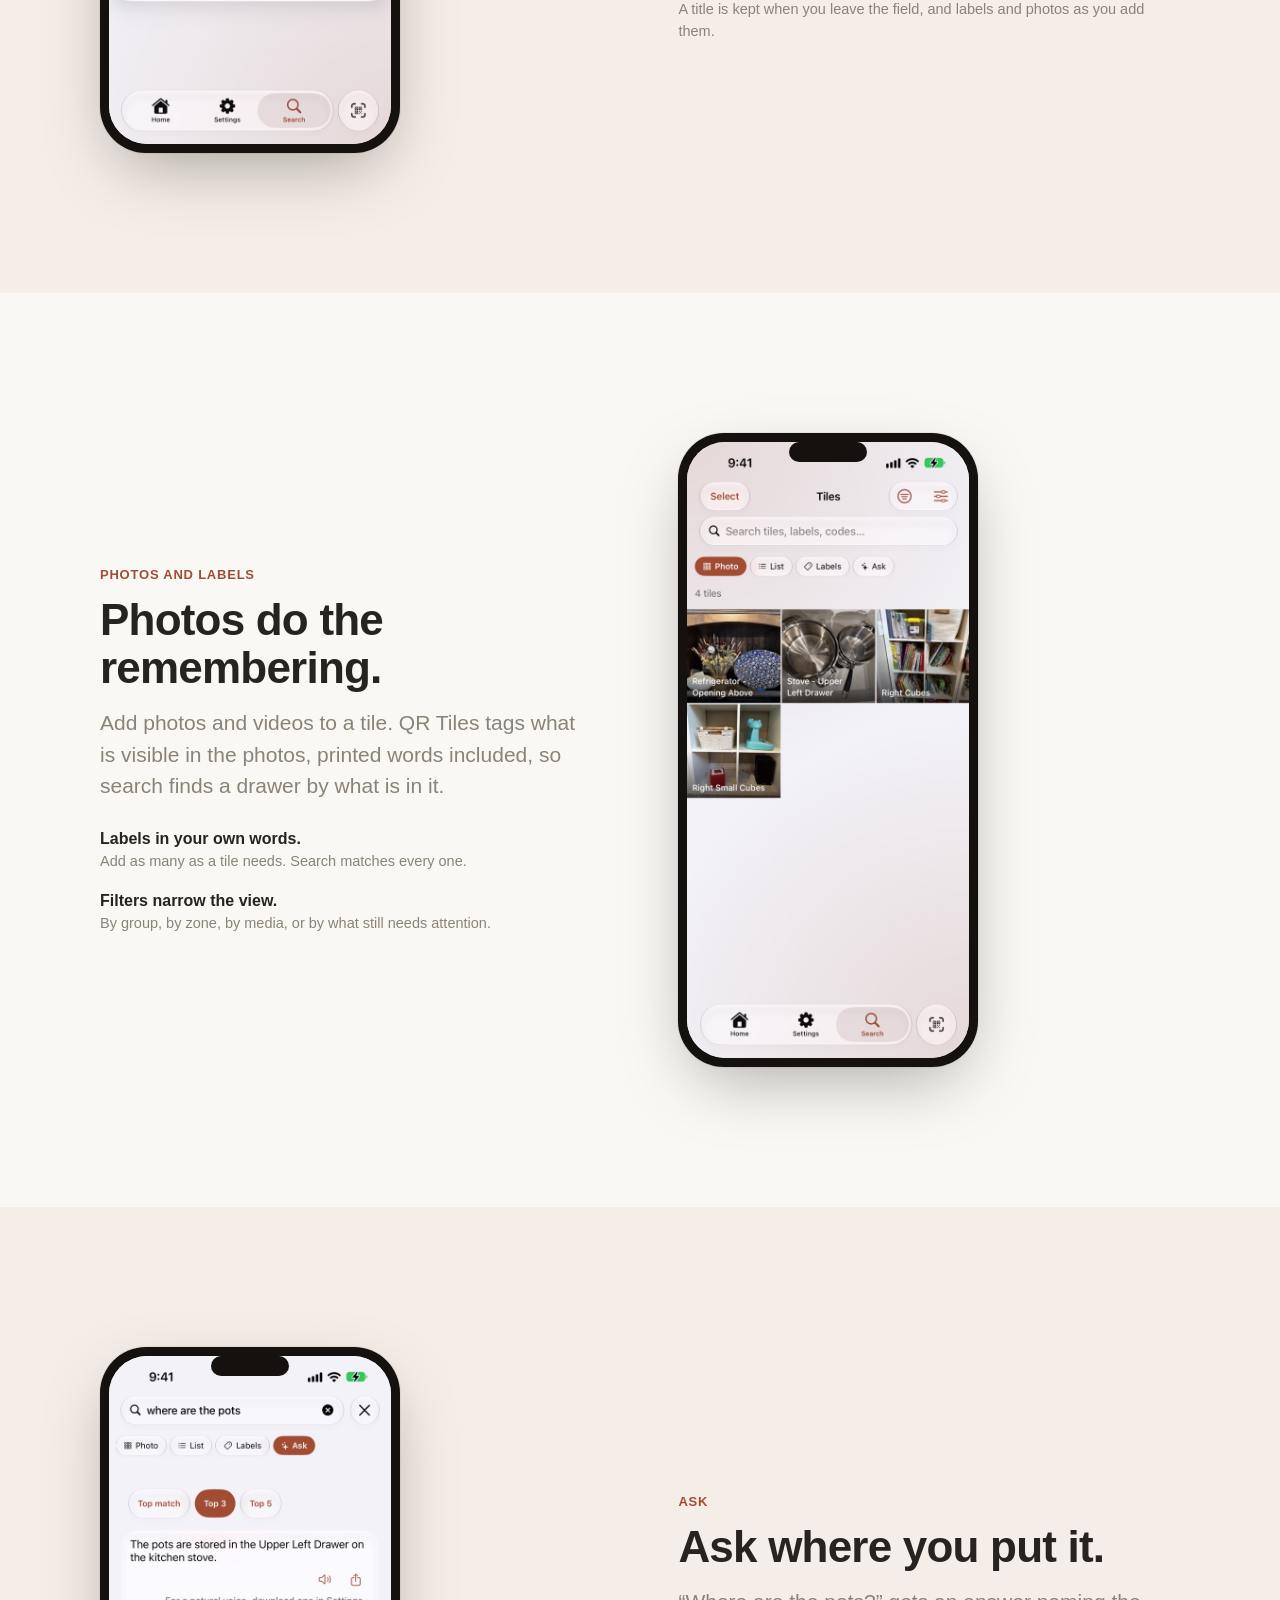
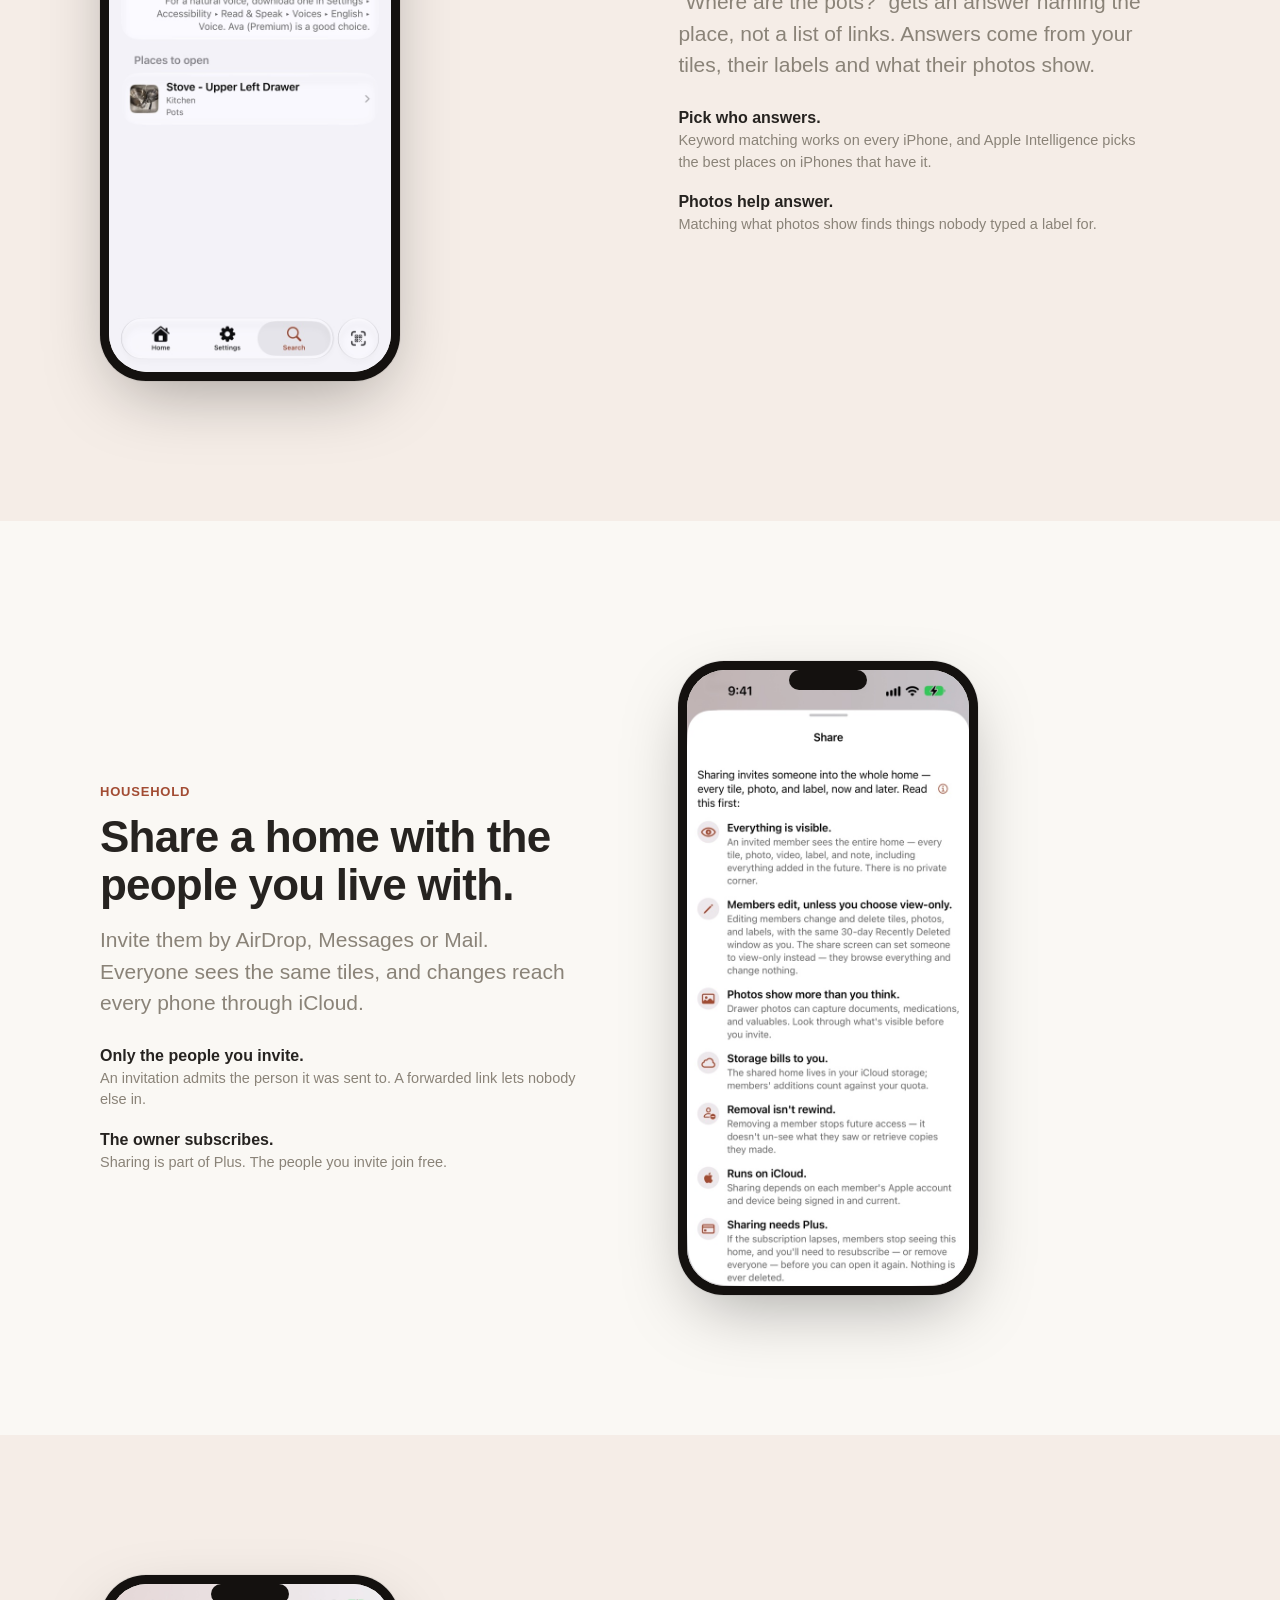
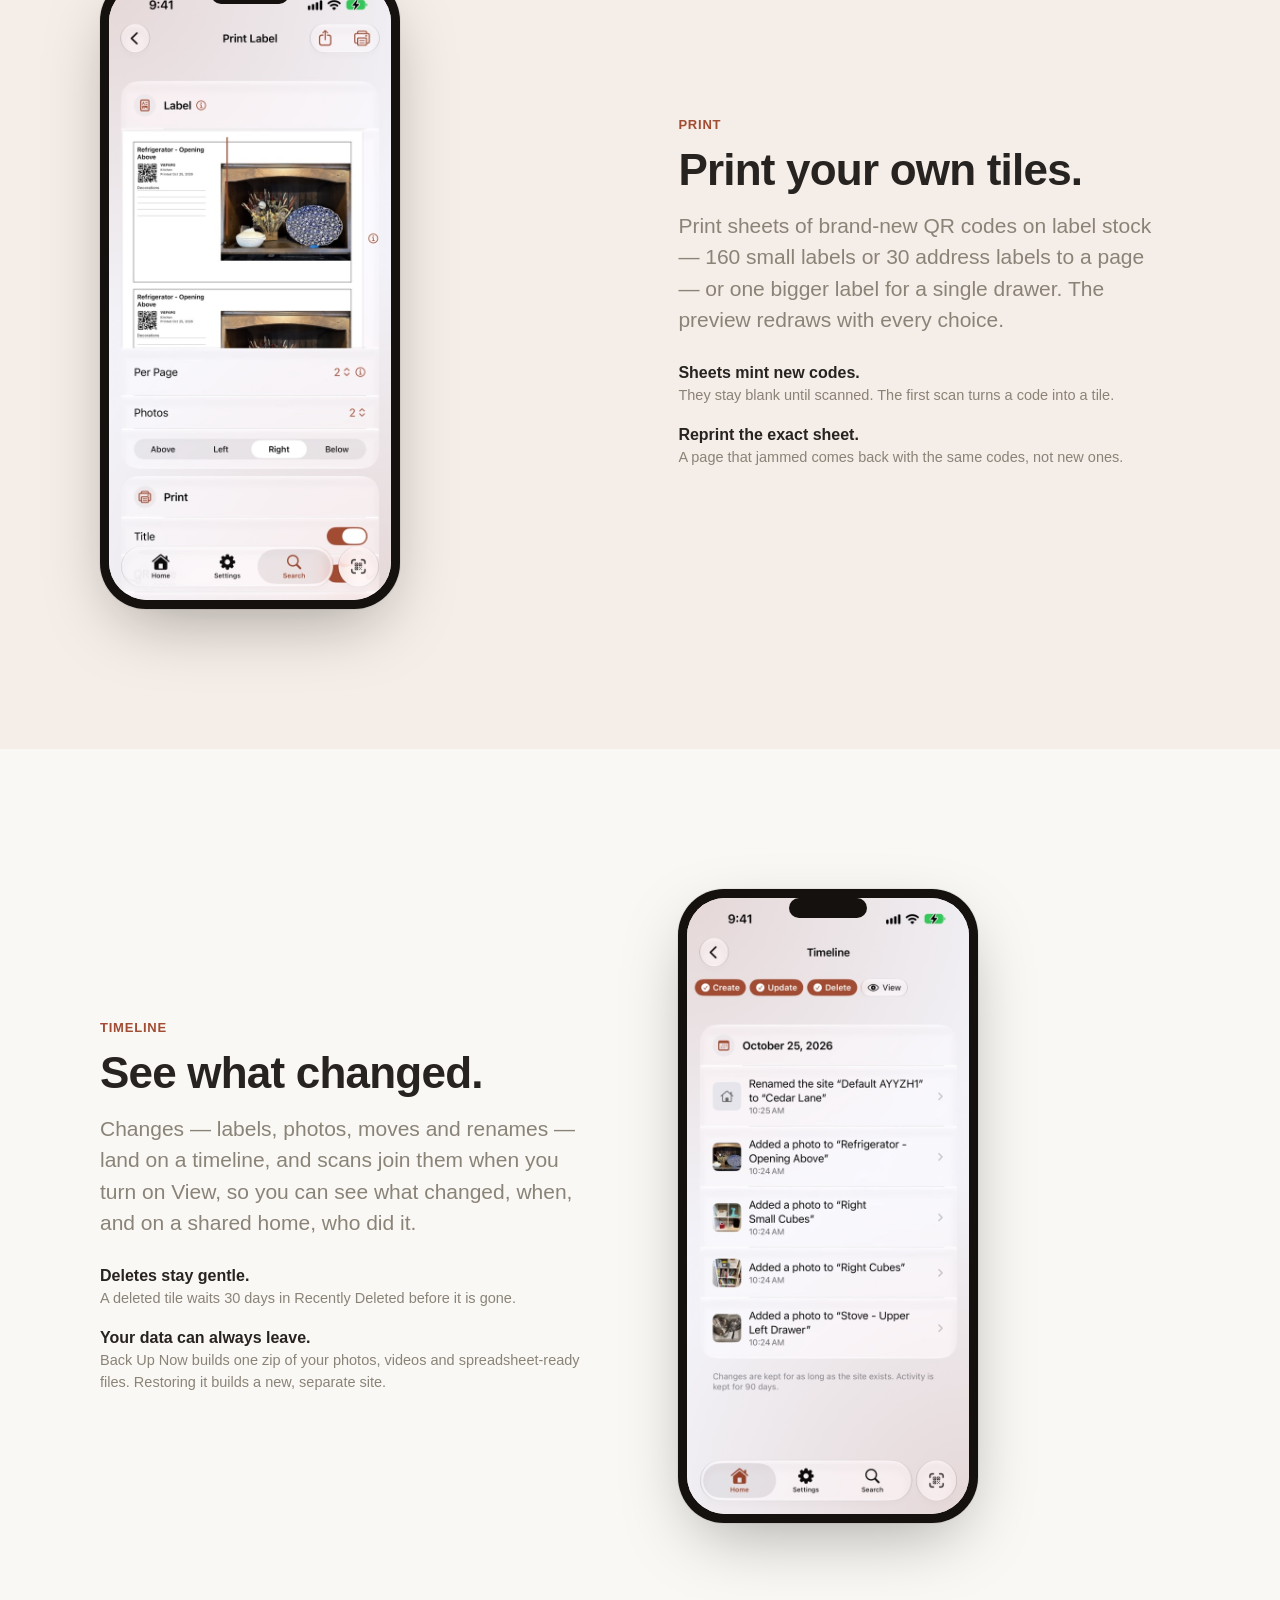
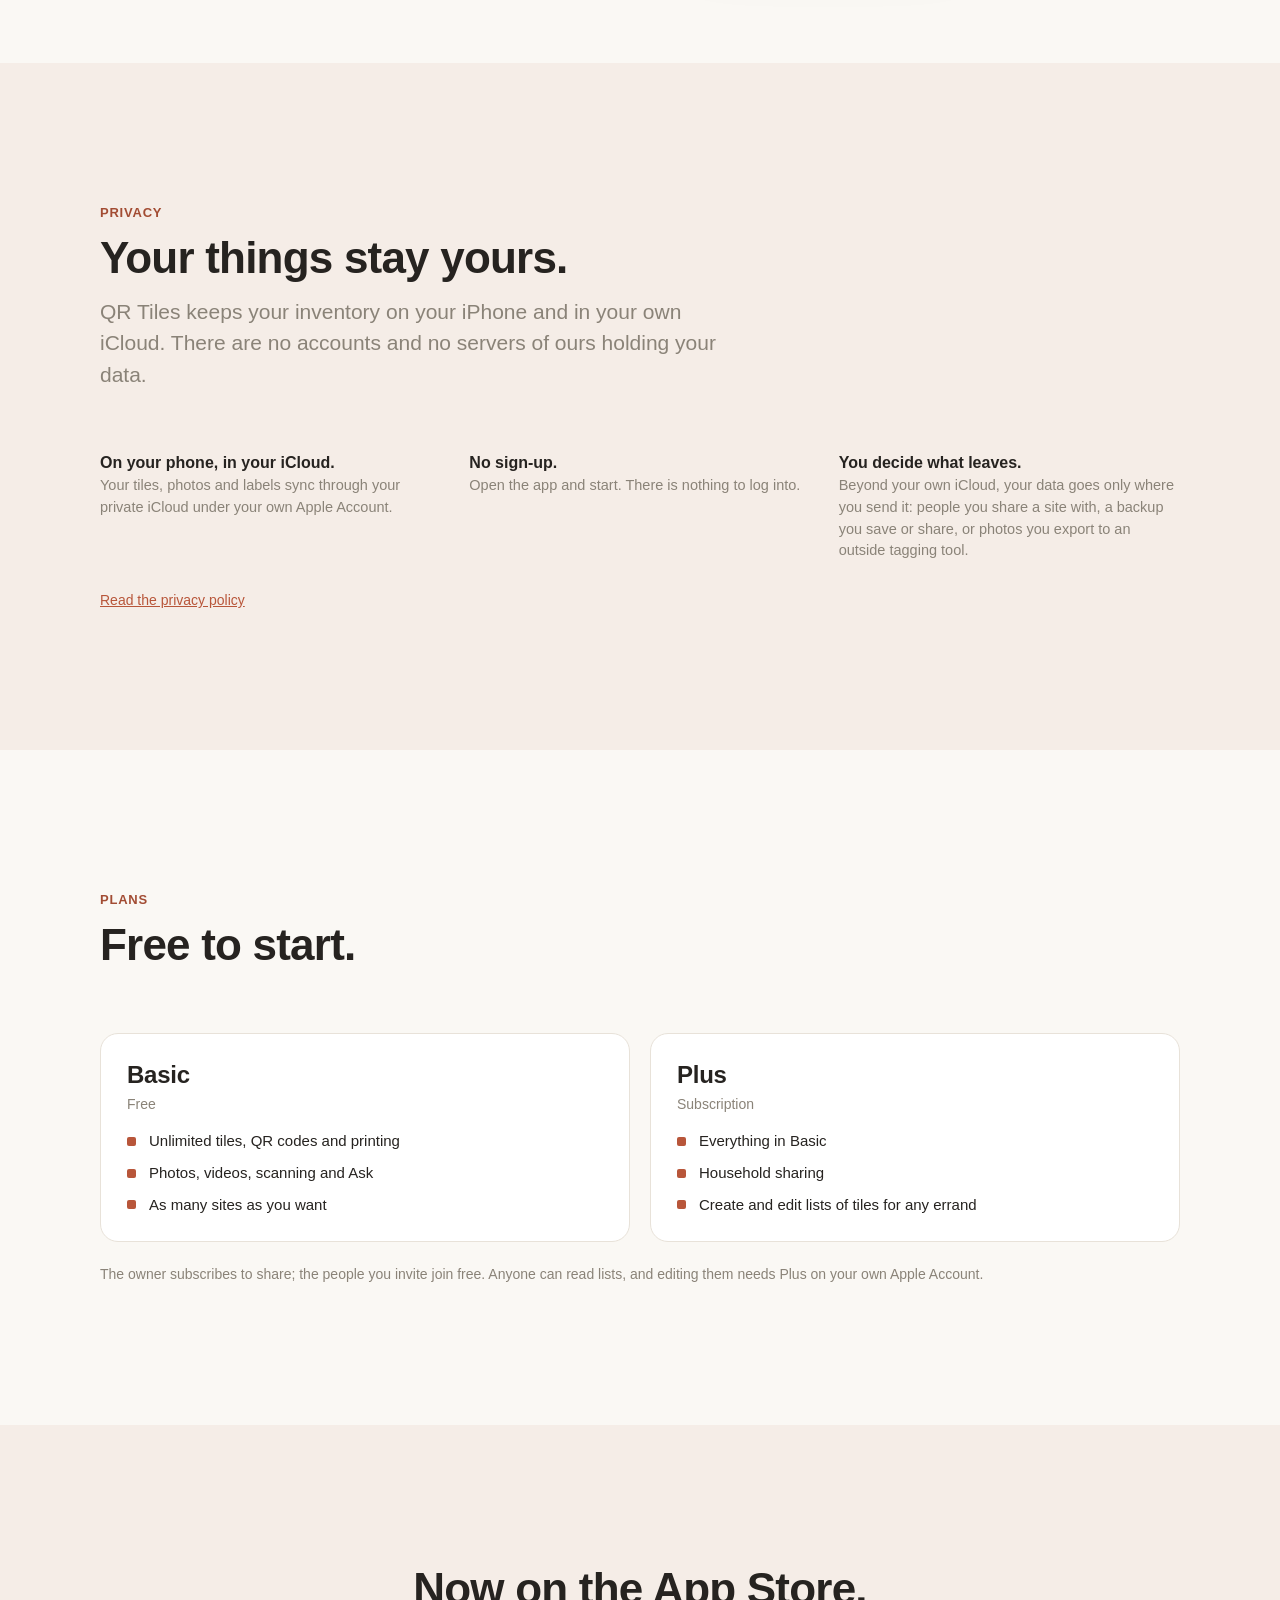
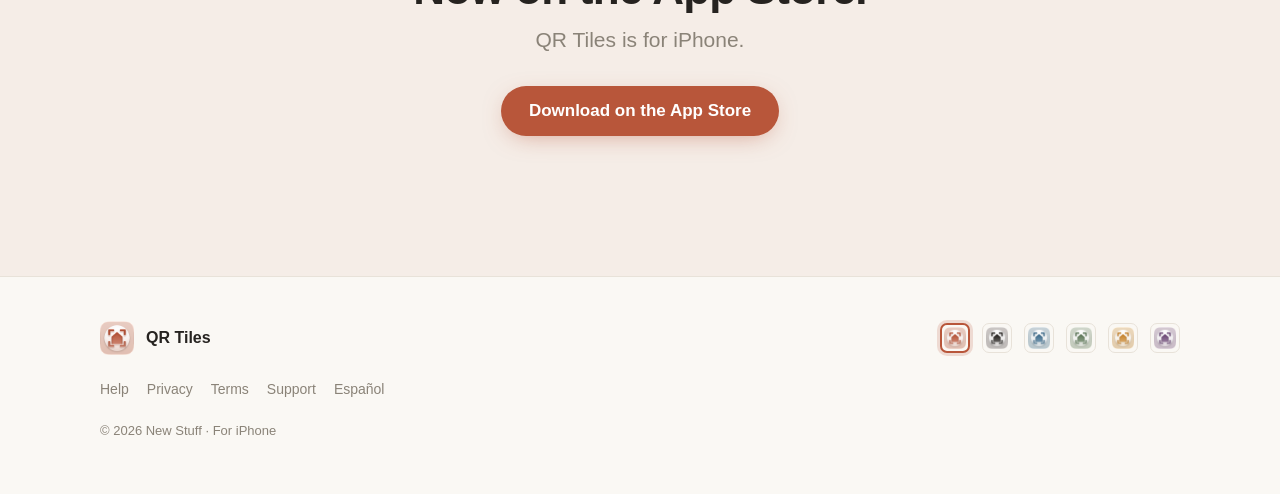
==== commit f076eed0: "The English Help and home pages describe 1.0.1 as the App Store serves it: a code in two sites opens" ====
--- a/index.html
+++ b/index.html
@@ -63,7 +63,7 @@
     </div>
     <div class="duo-device">
       <div class="device"><div class="island" aria-hidden="true"></div><div class="screen">
-        <picture><source srcset="/assets/screens/home-dark.jpg" media="(prefers-color-scheme: dark)"><img class="shot" src="/assets/screens/home-light.jpg" alt="The QR Tiles Home screen: recent tiles, counts of tiles and photos, and quick actions." width="600" height="1303"></picture>
+        <picture><source srcset="/assets/screens/home-dark.jpg" media="(prefers-color-scheme: dark)"><img class="shot" src="/assets/screens/home-light.jpg" alt="The QR Tiles Home screen: counts of tiles, blank codes and this week's scans, recent tiles, and quick actions." width="600" height="1303"></picture>
       </div></div>
     </div>
   </div>
@@ -73,7 +73,7 @@
   <div class="sec-inner duo">
     <div class="duo-device">
       <div class="device"><div class="island" aria-hidden="true"></div><div class="screen">
-        <picture><source srcset="/assets/screens/tile-dark.jpg" media="(prefers-color-scheme: dark)"><img class="shot" src="/assets/screens/tile-light.jpg" alt="A tile's page: its photos, its labels, and the QR code stuck on the drawer." width="600" height="1303" loading="lazy"></picture>
+        <picture><source srcset="/assets/screens/tile-dark.jpg" media="(prefers-color-scheme: dark)"><img class="shot" src="/assets/screens/tile-light.jpg" alt="A tile's page: its title and group, its labels, and its photo." width="600" height="1303" loading="lazy"></picture>
       </div></div>
     </div>
     <div class="duo-copy">
@@ -101,7 +101,7 @@
     </div>
     <div class="duo-device">
       <div class="device"><div class="island" aria-hidden="true"></div><div class="screen">
-        <picture><source srcset="/assets/screens/tiles-dark.jpg" media="(prefers-color-scheme: dark)"><img class="shot" src="/assets/screens/tiles-light.jpg" alt="The Tiles page: every tile with its photo, title and labels." width="600" height="1303" loading="lazy"></picture>
+        <picture><source srcset="/assets/screens/tiles-dark.jpg" media="(prefers-color-scheme: dark)"><img class="shot" src="/assets/screens/tiles-light.jpg" alt="The Tiles page in Photo view: each tile's photo and title." width="600" height="1303" loading="lazy"></picture>
       </div></div>
     </div>
   </div>
@@ -169,7 +169,7 @@
     <div class="duo-copy">
       <p class="kicker">Timeline</p>
       <h2 class="h-sec" id="timeline-h">See what changed.</h2>
-      <p class="lede">Scans and most changes — new tiles, labels, photos and moves — land on a timeline, so you can see what changed, when, and on a shared home, who did it.</p>
+      <p class="lede">Changes — labels, photos, moves and renames — land on a timeline, and scans join them when you turn on View, so you can see what changed, when, and on a shared home, who did it.</p>
       <div class="points">
         <div class="point"><div><b>Deletes stay gentle.</b><p>A deleted tile waits 30 days in Recently Deleted before it is gone.</p></div></div>
         <div class="point"><div><b>Your data can always leave.</b><p>Back Up Now builds one zip of your photos, videos and spreadsheet-ready files. Restoring it builds a new, separate site.</p></div></div>
@@ -177,7 +177,7 @@
     </div>
     <div class="duo-device">
       <div class="device"><div class="island" aria-hidden="true"></div><div class="screen">
-        <picture><source srcset="/assets/screens/timeline-dark.jpg" media="(prefers-color-scheme: dark)"><img class="shot" src="/assets/screens/timeline-light.jpg" alt="The Timeline: recent scans, edits and photos, newest first." width="600" height="1303" loading="lazy"></picture>
+        <picture><source srcset="/assets/screens/timeline-dark.jpg" media="(prefers-color-scheme: dark)"><img class="shot" src="/assets/screens/timeline-light.jpg" alt="The Timeline: recent edits and added photos, newest first." width="600" height="1303" loading="lazy"></picture>
       </div></div>
     </div>
   </div>
